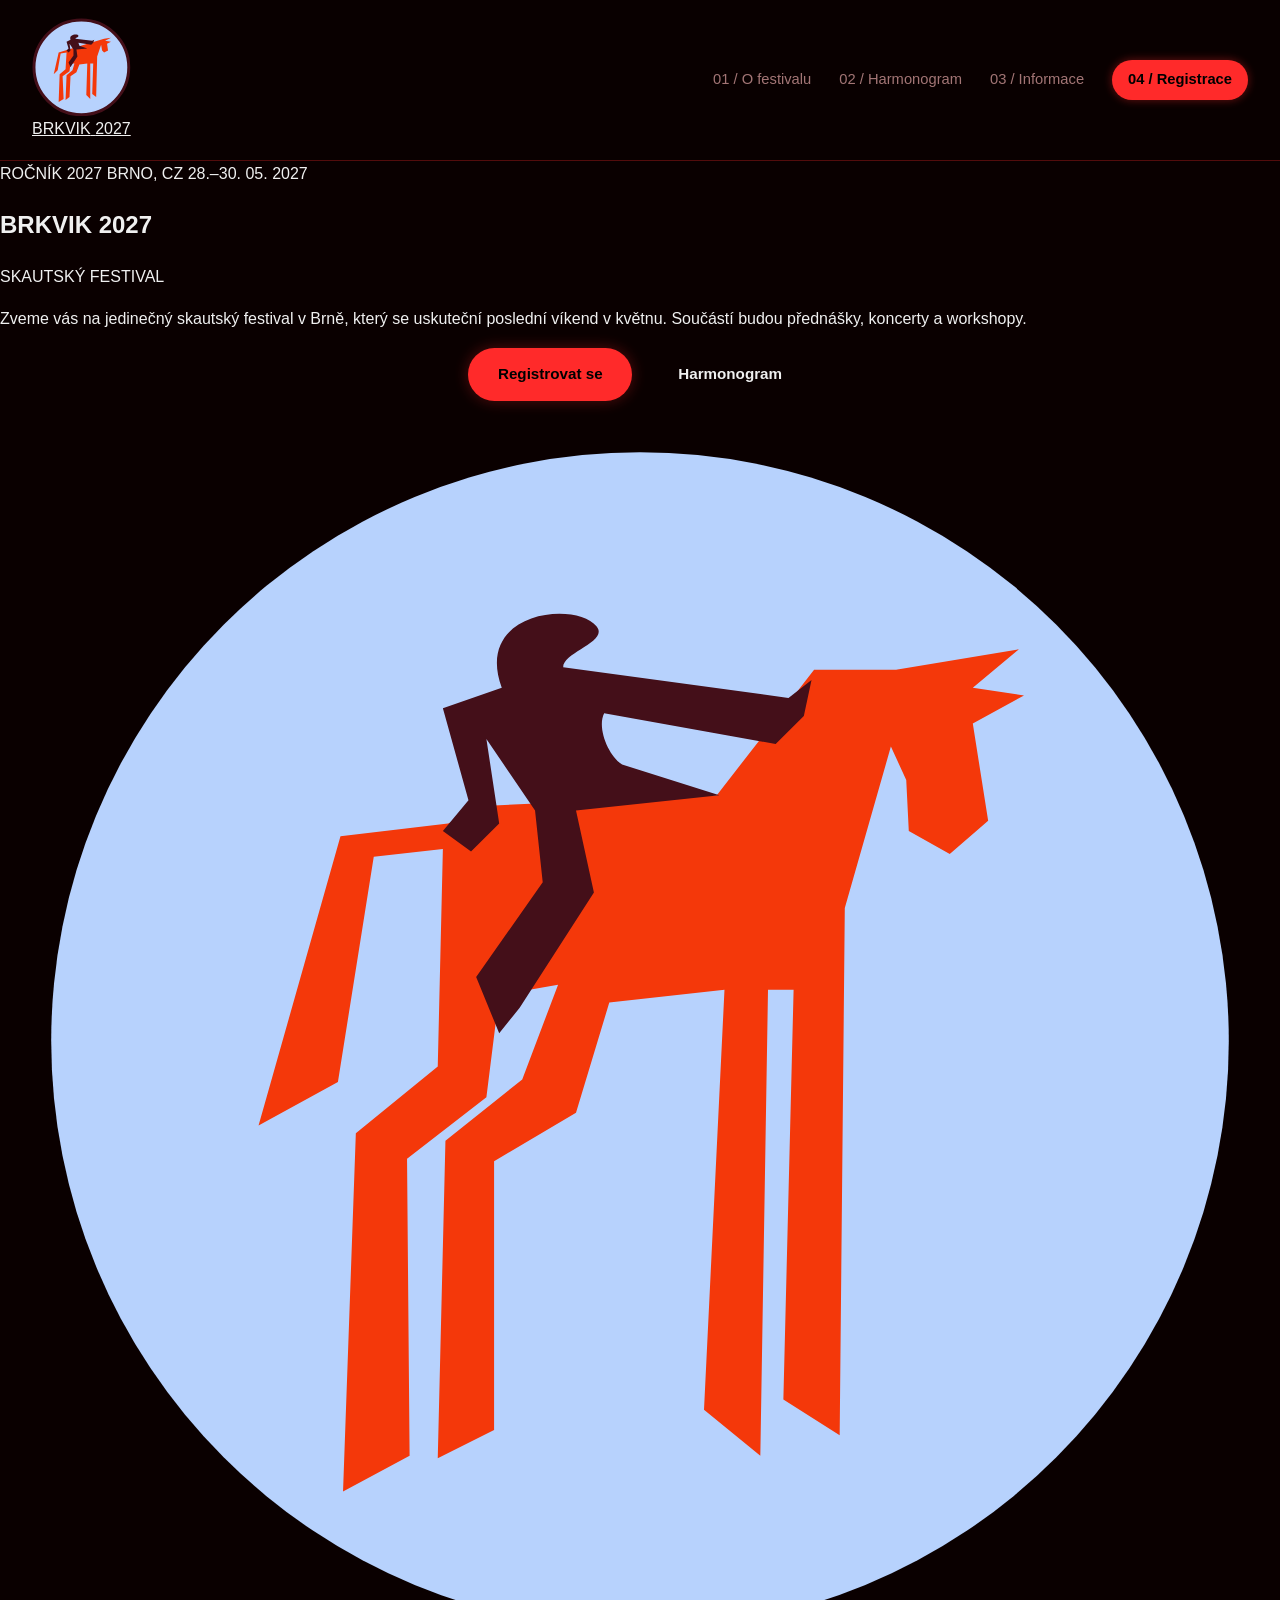
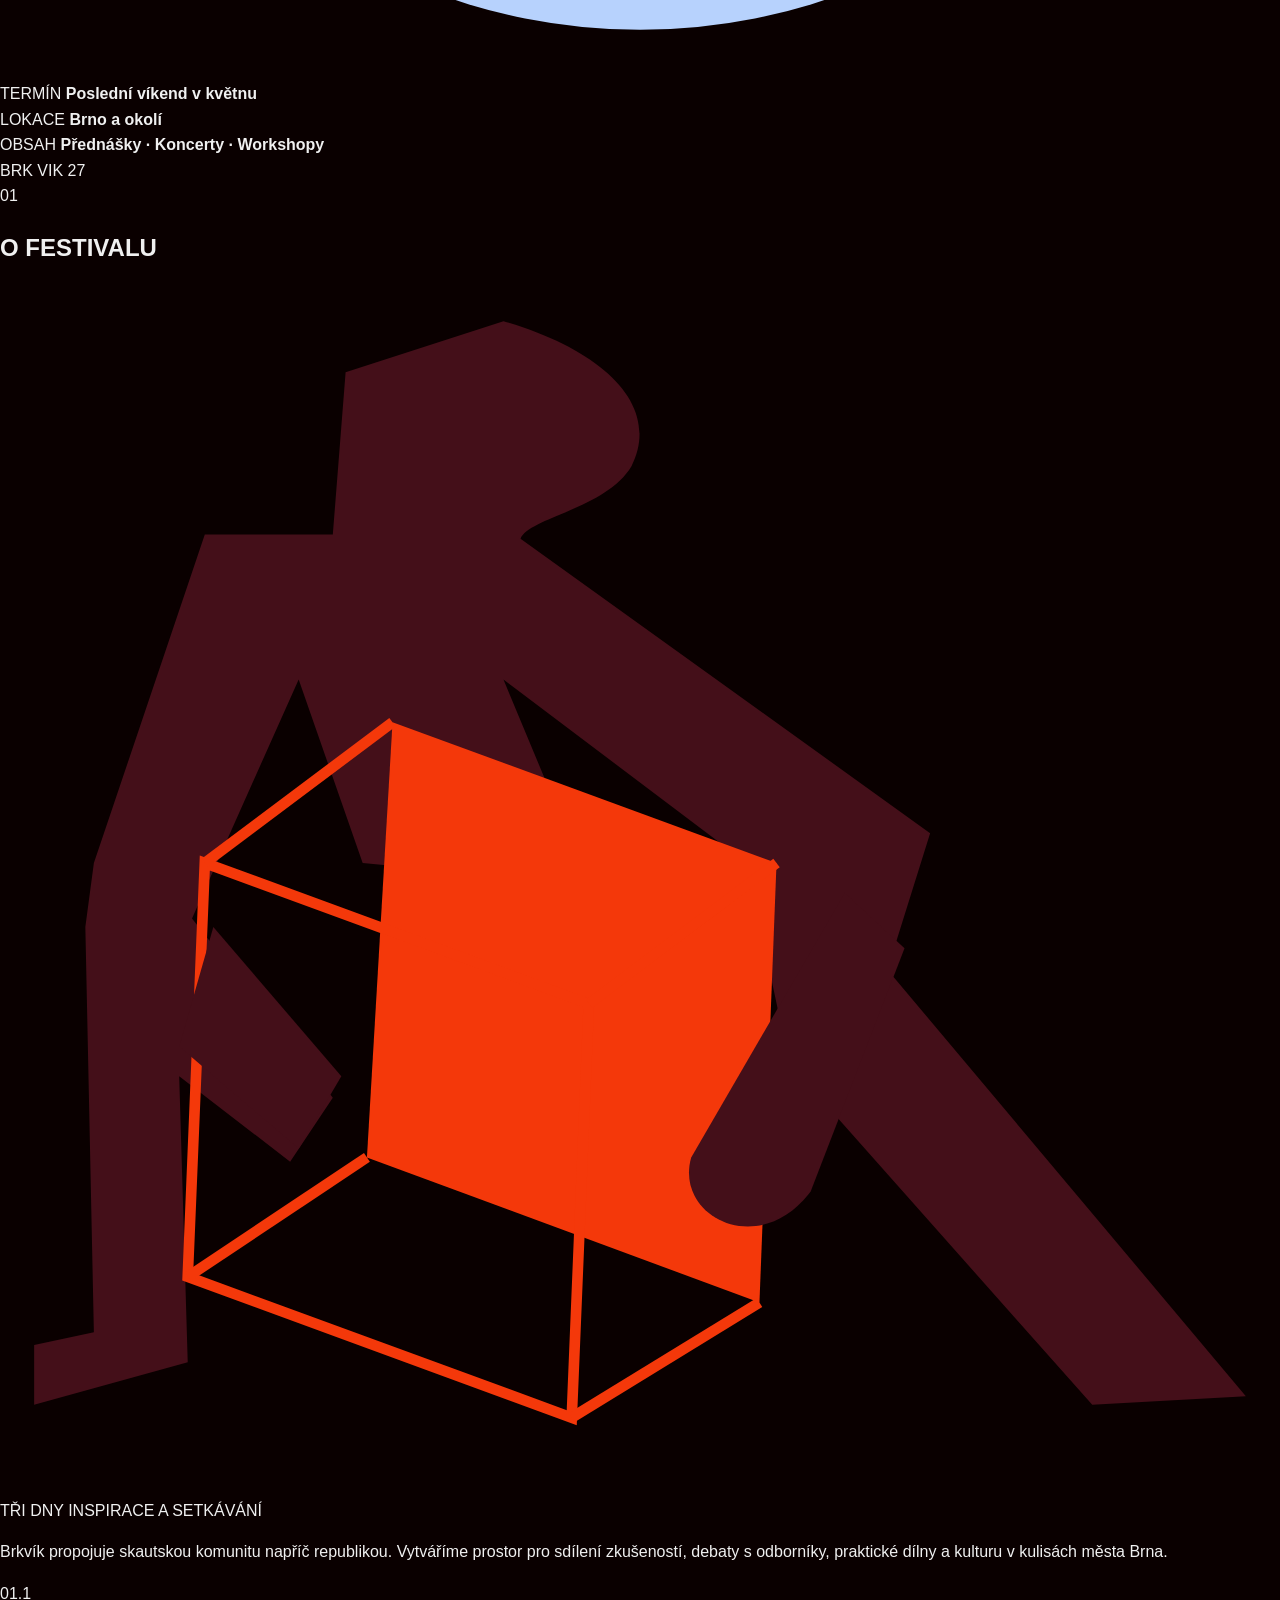
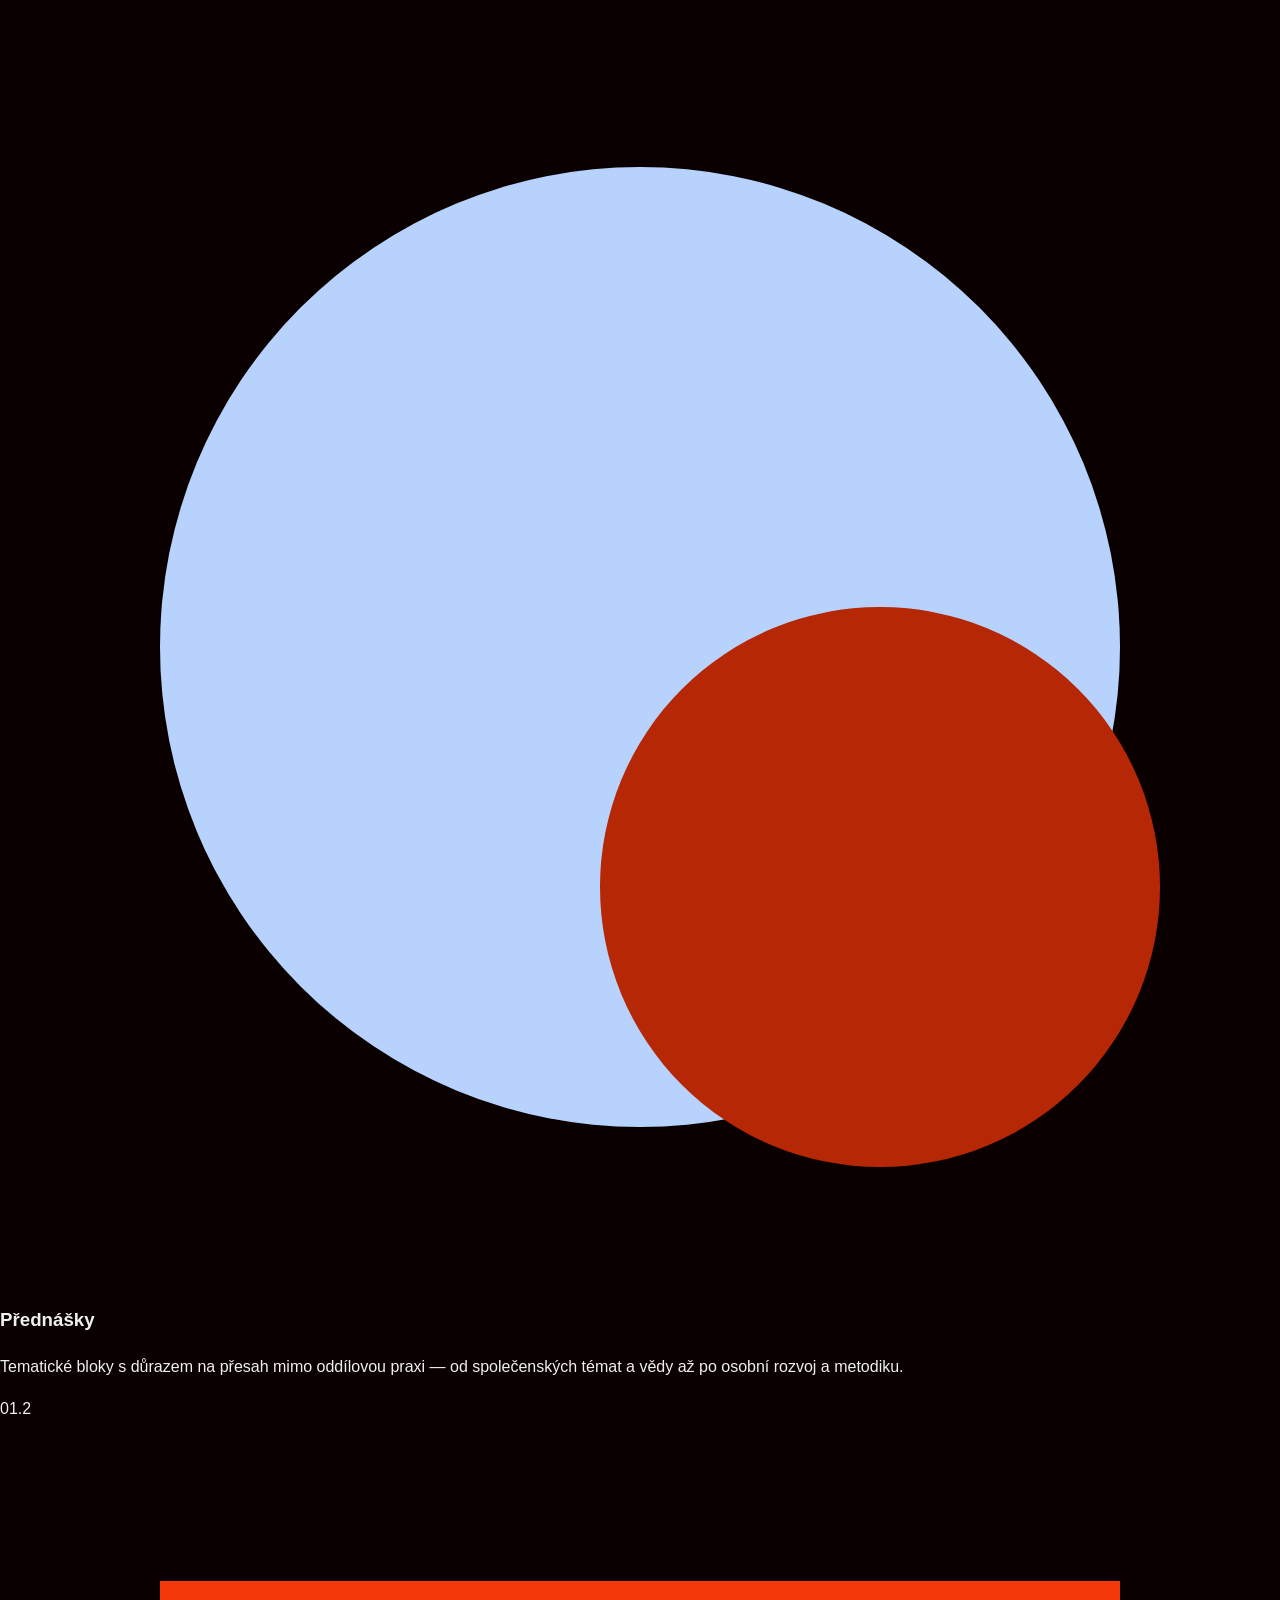
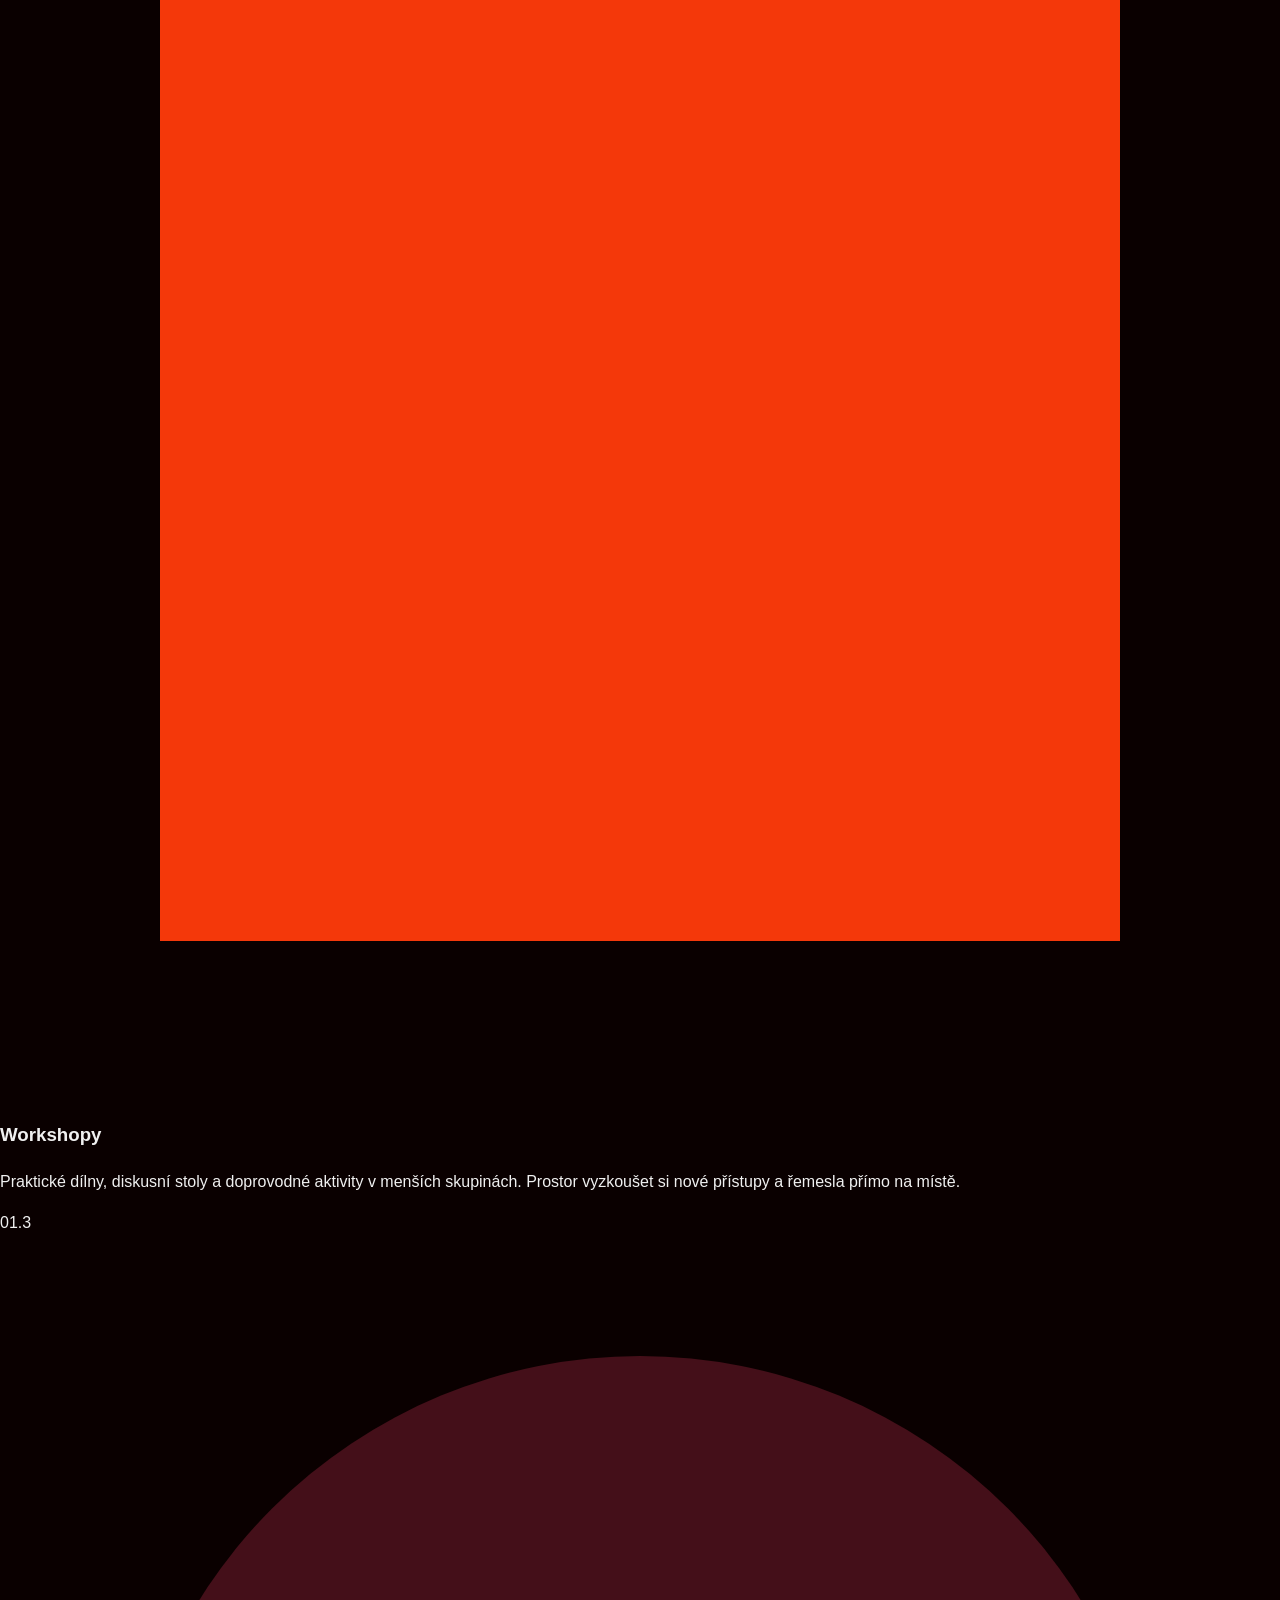
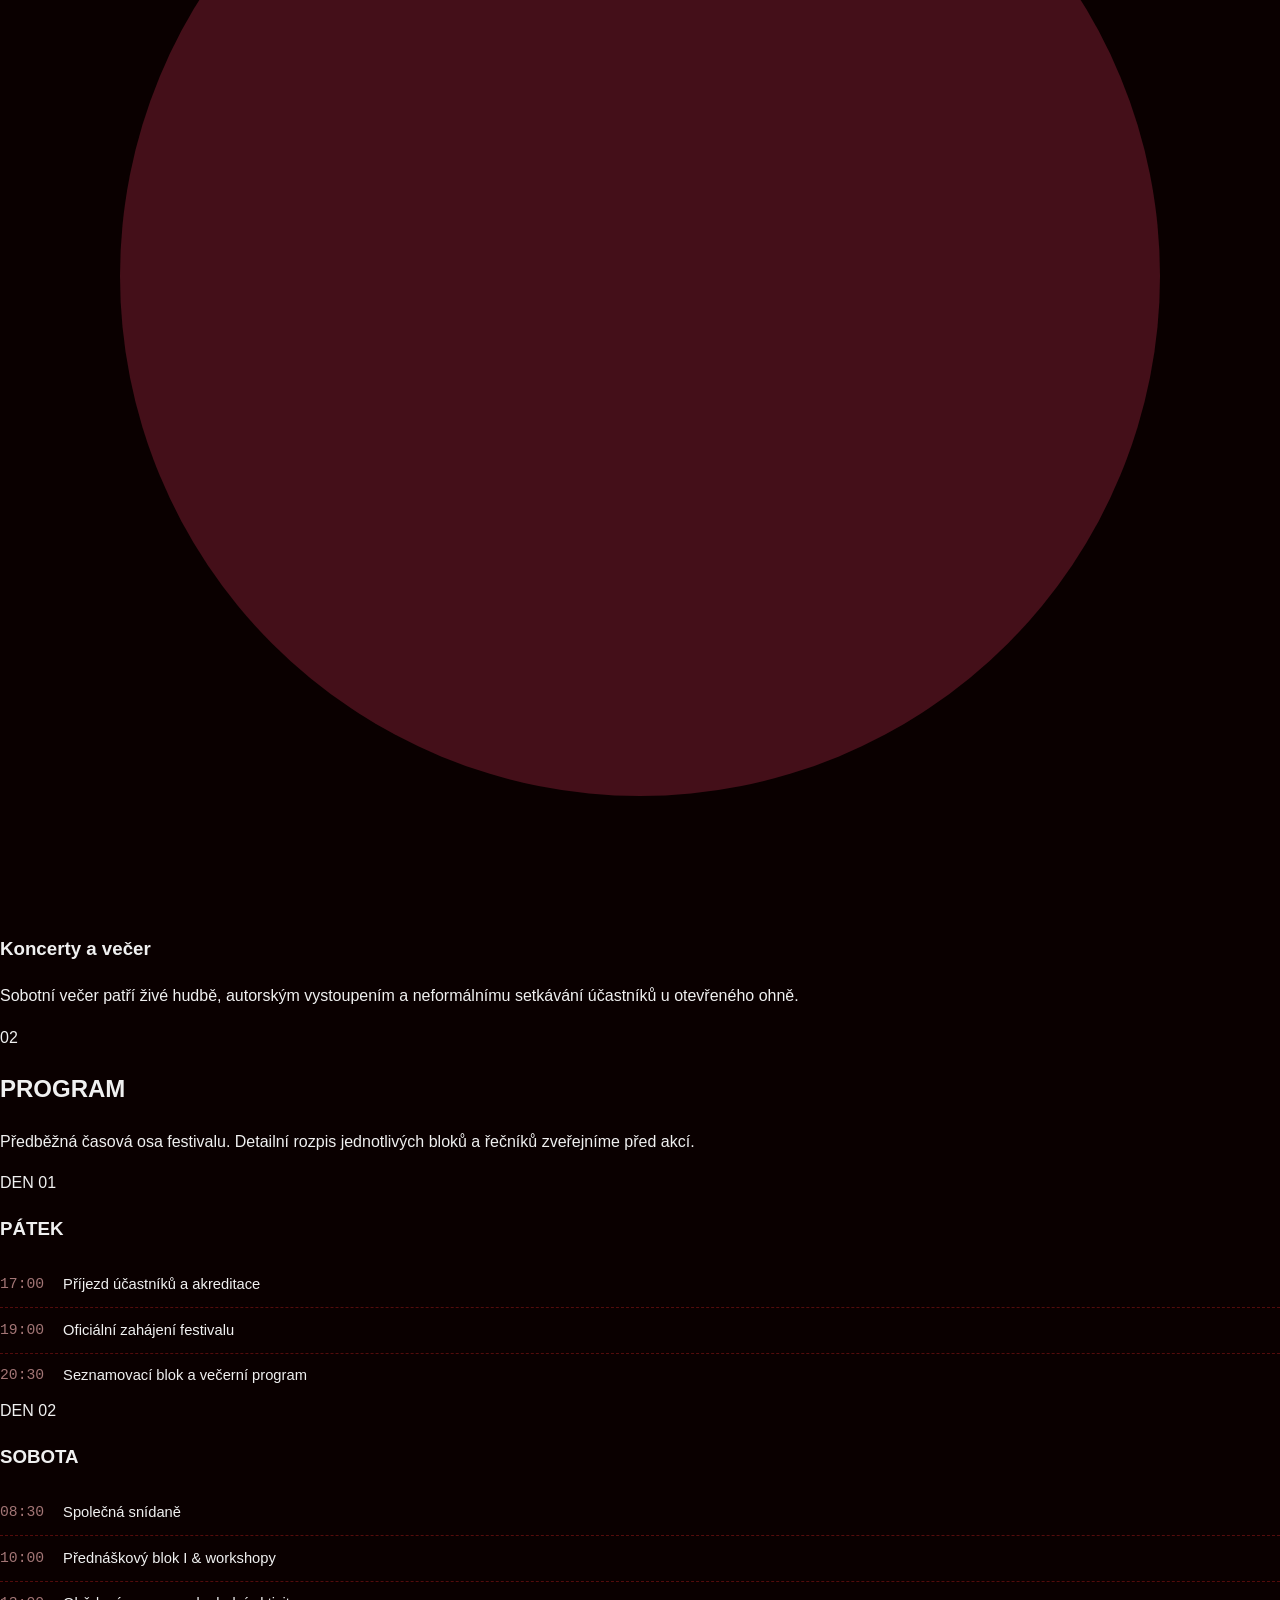
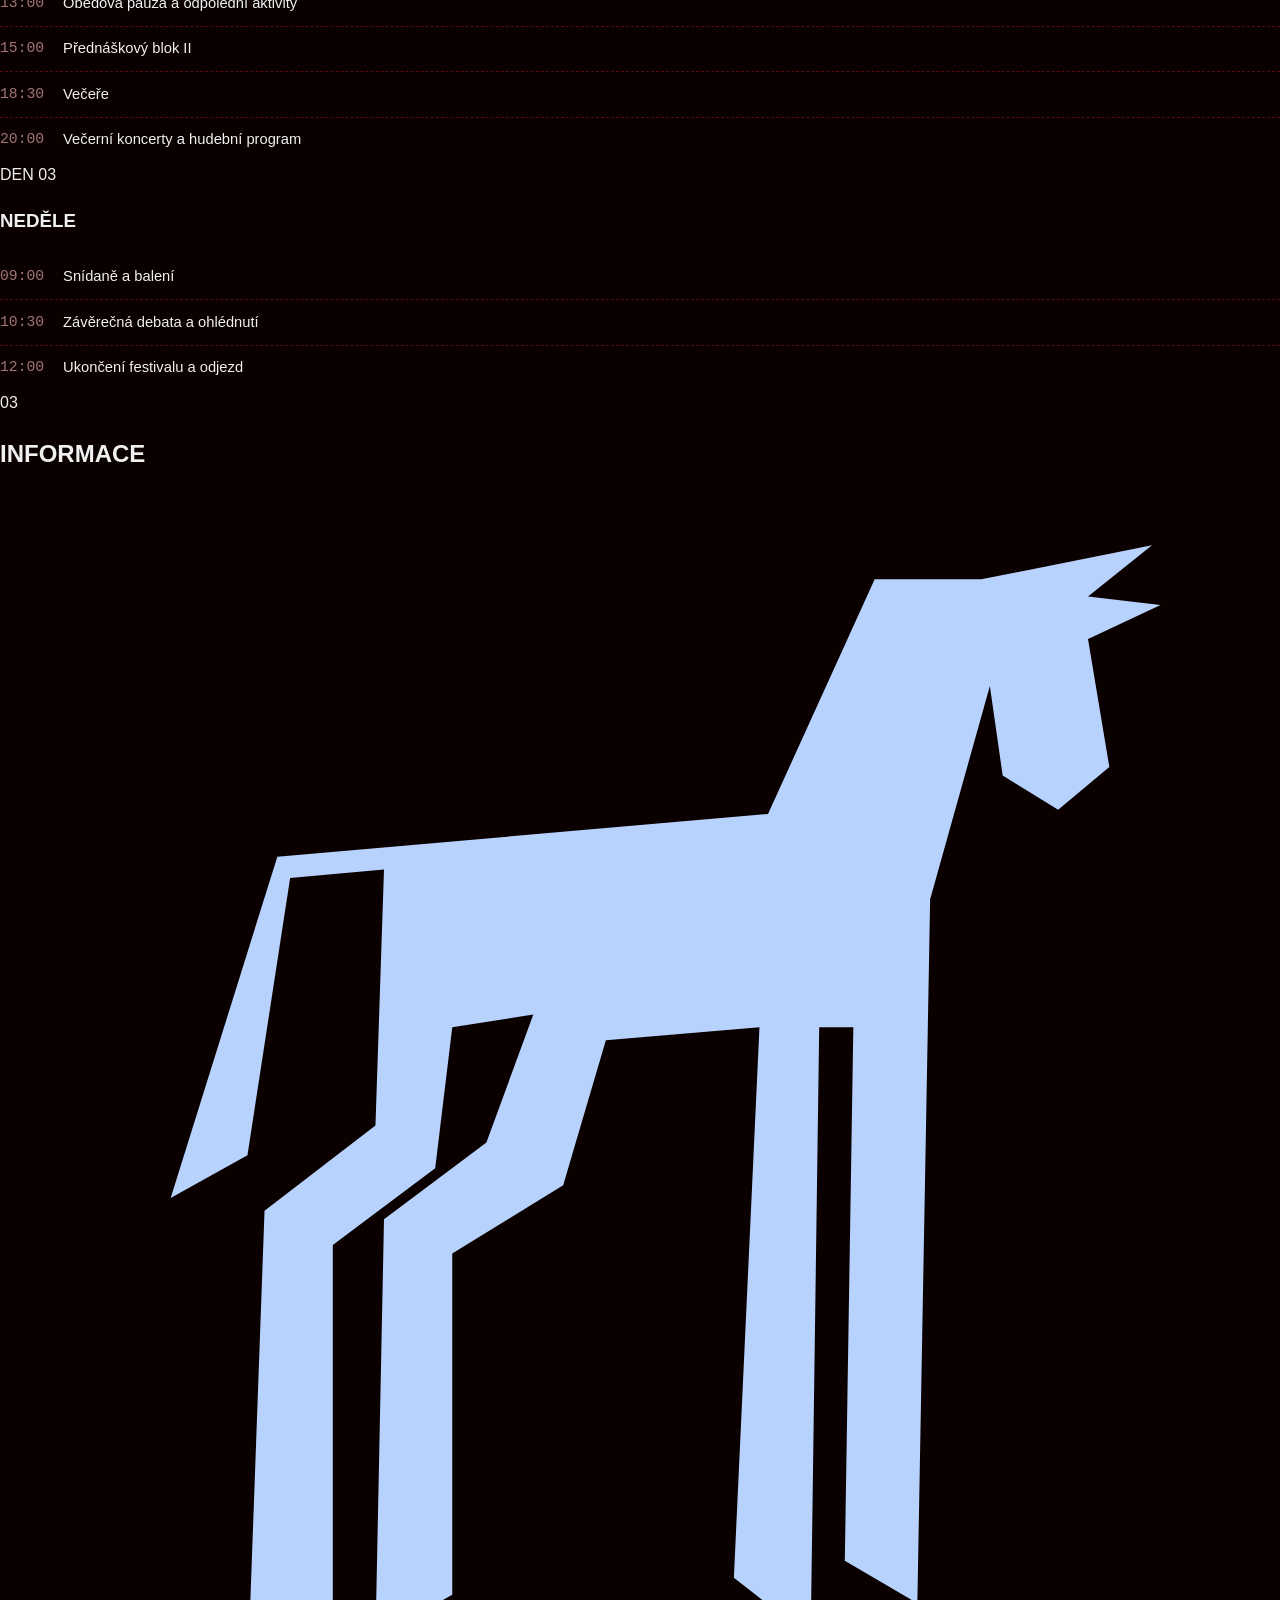
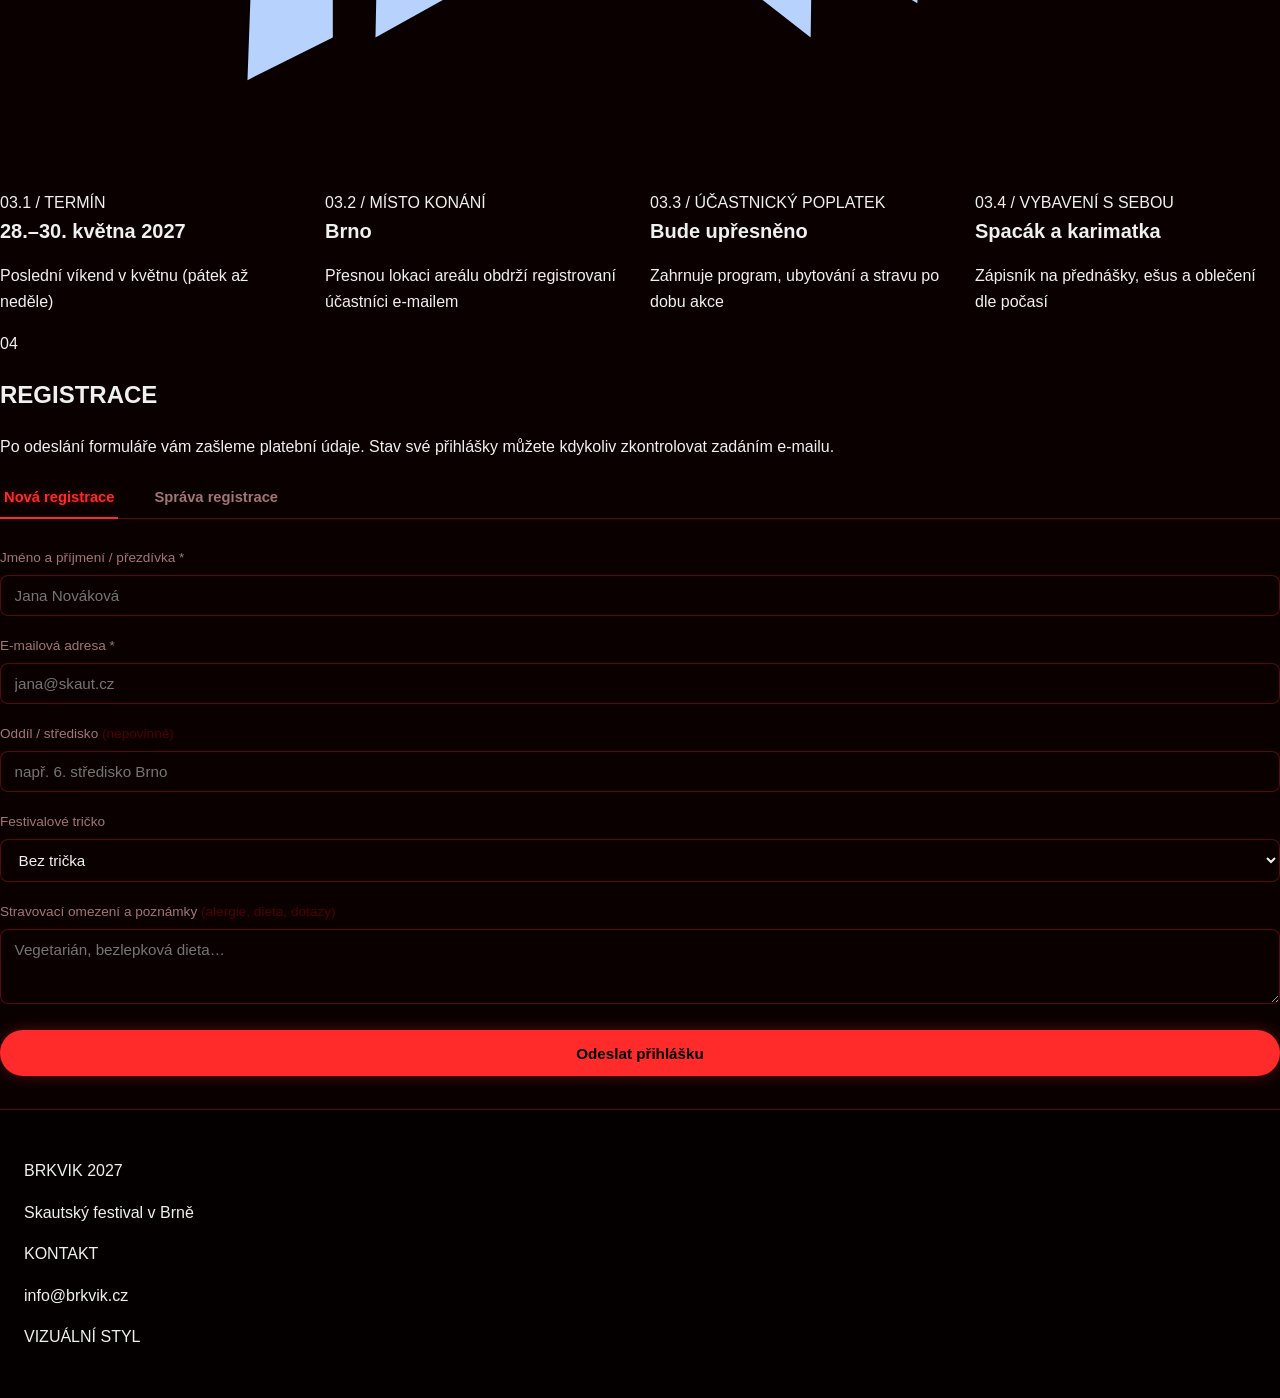
==== index.html @ 6901e7fb "Update index.html" ====
<!DOCTYPE html>
<html lang="cs">
<head>
<meta charset="UTF-8">
<meta name="viewport" content="width=device-width, initial-scale=1.0">
<title>BRKVIK 2027 — Skautský festival v Brně</title>
<meta name="description" content="Zveme vás na jedinečný skautský festival v Brně, který se uskuteční poslední víkend v květnu 2027. Součástí budou přednášky, koncerty a workshopy.">
<link rel="preconnect" href="https://fonts.googleapis.com">
<link rel="preconnect" href="https://fonts.gstatic.com" crossorigin>
<!-- Náhrada za HVD Rowdy (Rubik Mono One / Syne) a TheMix C5 (Plus Jakarta Sans) -->
<link href="https://fonts.googleapis.com/css2?family=IBM+Plex+Mono:wght@400;600&family=Plus+Jakarta+Sans:wght@400;500;700;800&family=Rubik+Mono+One&display=swap" rel="stylesheet">
<link rel="stylesheet" href="style.css">
</head>
<body>

<header class="site-header">
  <a href="#top" class="brand-lockup" aria-label="BRKVIK 2027">
    <svg class="brand-mark" viewBox="0 0 100 100" aria-hidden="true">
      <circle cx="50" cy="50" r="48" fill="#B7D2FD" stroke="#440F19" stroke-width="3"/>
      <!-- Kůň -->
      <path d="M22 57 L27 35 L73 21 L80 20 L74 23 L80 24 L76 26 L77 33 L73 35 L71 33 L70 27 L66 39 L65 80 L61 77 L62 46 L59 46 L59 82 L55 78 L56 46 L48 47 L45 55 L39 59 L38 80 L34 83 L35 58 L41 53 L43 46 L39 46 L38 54 L31 59 L32 82 L27 85 L28 57 L34 52 L35 35 L29 36 L26 53 Z" fill="#F4380A"/>
      <!-- Jezdec -->
      <path d="M39 22 C37 16 47 16 47 18 C47 20 44 20 44 21 L61 23 L63 22 L62 25 L60 27 L47 25 L48 28 L56 31 L45 32 L46 39 L40 48 L39 50 L37 45 L42 38 L42 32 L38 26 L39 33 L37 35 L35 33 L37 31 L35 24 L39 22 Z" fill="#440F19"/>
    </svg>
    <div class="brand-text">
      <span class="brand-title">BRKVIK</span>
      <span class="brand-year">2027</span>
    </div>
  </a>

  <nav class="site-nav">
    <a href="#o-akci">01 / O festivalu</a>
    <a href="#program">02 / Harmonogram</a>
    <a href="#info">03 / Informace</a>
    <a href="#ucet" class="nav-cta">04 / Registrace</a>
  </nav>
</header>

<main id="top">

  <!-- HERO SEKCE (SWISS POSTER GRID) -->
  <section class="hero-grid">
    <div class="hero-cell hero-main">
      <div class="swiss-meta">
        <span>ROČNÍK 2027</span>
        <span>BRNO, CZ</span>
        <span>28.–30. 05. 2027</span>
      </div>

      <!-- Typografický poměr 9 : 4 : 3 dle manuálu -->
      <h1 class="type-scale-9">BRKVIK 2027</h1>
      <p class="type-scale-4">SKAUTSKÝ FESTIVAL</p>
      <p class="type-scale-3 hero-lead">
        Zveme vás na jedinečný skautský festival v Brně, který se uskuteční poslední víkend v květnu. Součástí budou přednášky, koncerty a workshopy.
      </p>

      <div class="hero-actions">
        <a href="#ucet" class="btn btn-primary">Registrovat se</a>
        <a href="#program" class="btn btn-outline">Harmonogram</a>
      </div>
    </div>

    <div class="hero-cell hero-visual">
      <!-- Oficiální emblém: Jezdec na koni v kruhu (SVG) -->
      <svg class="hero-illustration" viewBox="0 0 500 500" role="img" aria-label="Symbol festivalu Brkvík – jezdec na koni">
        <circle cx="250" cy="250" r="230" fill="#B7D2FD"/>
        <!-- Dlouhonohý červený kůň -->
        <path d="M101 283 L133 170 L175 165 L193 158 L280 154 L318 105 L350 105 L398 97 L380 112 L400 115 L380 126 L386 164 L371 177 L355 168 L354 148 L348 135 L330 198 L328 404 L306 390 L310 230 L300 230 L297 412 L275 394 L283 230 L238 235 L225 278 L193 297 L193 402 L171 413 L174 289 L204 265 L218 228 L195 232 L190 272 L159 296 L160 412 L134 426 L139 286 L171 260 L173 175 L146 178 L132 266 Z" fill="#F4380A"/>
        <!-- Tmavě hnědý jezdec -->
        <path d="M196 112 C185 82 225 78 233 88 C238 94 220 98 220 104 L308 116 L317 109 L314 123 L303 134 L236 122 C233 128 238 139 243 142 L281 154 L225 160 L232 192 L203 237 L195 247 L186 225 L212 188 L209 160 L190 132 L195 165 L184 176 L173 168 L183 156 L173 120 L196 112 Z" fill="#440F19"/>
      </svg>
    </div>

    <!-- Spodní informační lišta v Hero sekci -->
    <div class="hero-cell hero-strip">
      <div class="strip-item">
        <span class="strip-label">TERMÍN</span>
        <strong class="strip-val">Poslední víkend v květnu</strong>
      </div>
      <div class="strip-item">
        <span class="strip-label">LOKACE</span>
        <strong class="strip-val">Brno a okolí</strong>
      </div>
      <div class="strip-item">
        <span class="strip-label">OBSAH</span>
        <strong class="strip-val">Přednášky · Koncerty · Workshopy</strong>
      </div>
      <div class="strip-item strip-stack">
        <!-- Skládané logo z manuálu -->
        <div class="stacked-badge" aria-hidden="true">
          <span>BRK</span>
          <span>VIK</span>
          <span class="accent">27</span>
        </div>
      </div>
    </div>
  </section>

  <!-- 01 / O FESTIVALU -->
  <section id="o-akci" class="swiss-section">
    <div class="section-sidebar">
      <span class="section-num">01</span>
      <h2 class="section-heading">O FESTIVALU</h2>
      <!-- Druhá ilustrace z manuálu: Postava s krychlí -->
      <svg class="cube-figure-svg" viewBox="0 0 300 280" aria-hidden="true">
        <!-- Tmavá postava -->
        <path d="M78 58 L81 20 L118 8 C142 15 155 28 148 42 C142 52 124 54 122 59 L218 128 L208 160 L292 260 L256 262 L185 182 L175 135 L118 92 L138 140 L85 135 L70 92 L45 148 L78 190 L68 205 L42 185 L44 252 L8 262 L8 248 L22 245 L20 150 L22 135 L48 58 Z" fill="#440F19"/>
        <!-- Oranžová krychle (plná přední stěna + drátěný model) -->
        <polygon points="92,102 182,135 178,238 86,204" fill="#F4380A"/>
        <g stroke="#F4380A" stroke-width="2.5" fill="none">
          <polygon points="48,135 138,168 134,265 44,232"/>
          <line x1="92" y1="102" x2="48" y2="135"/>
          <line x1="182" y1="135" x2="138" y2="168"/>
          <line x1="178" y1="238" x2="134" y2="265"/>
          <line x1="86" y1="204" x2="44" y2="232"/>
        </g>
        <!-- Ruce přes krychli -->
        <path d="M50 150 L80 185 L70 202 L42 178 Z" fill="#440F19"/>
        <path d="M198 142 L162 204 C158 218 178 228 190 212 L212 155 Z" fill="#440F19"/>
      </svg>
    </div>

    <div class="section-content">
      <div class="intro-block">
        <p class="type-scale-4">TŘI DNY INSPIRACE A SETKÁVÁNÍ</p>
        <p class="type-scale-3">
          Brkvík propojuje skautskou komunitu napříč republikou. Vytváříme prostor pro sdílení zkušeností, debaty s odborníky, praktické dílny a kulturu v kulisách města Brna.
        </p>
      </div>

      <div class="pillars-grid">
        <article class="pillar-card">
          <div class="pillar-header">
            <span class="pillar-index">01.1</span>
            <svg class="pillar-icon" viewBox="0 0 32 32" aria-hidden="true">
              <circle cx="16" cy="16" r="12" fill="#B7D2FD"/>
              <circle cx="22" cy="22" r="7" fill="#B52705"/>
            </svg>
          </div>
          <h3>Přednášky</h3>
          <p>Tematické bloky s důrazem na přesah mimo oddílovou praxi — od společenských témat a vědy až po osobní rozvoj a metodiku.</p>
        </article>

        <article class="pillar-card">
          <div class="pillar-header">
            <span class="pillar-index">01.2</span>
            <svg class="pillar-icon" viewBox="0 0 32 32" aria-hidden="true">
              <rect x="4" y="4" width="24" height="24" fill="#F4380A"/>
            </svg>
          </div>
          <h3>Workshopy</h3>
          <p>Praktické dílny, diskusní stoly a doprovodné aktivity v menších skupinách. Prostor vyzkoušet si nové přístupy a řemesla přímo na místě.</p>
        </article>

        <article class="pillar-card">
          <div class="pillar-header">
            <span class="pillar-index">01.3</span>
            <svg class="pillar-icon" viewBox="0 0 32 32" aria-hidden="true">
              <circle cx="16" cy="16" r="13" fill="#440F19"/>
            </svg>
          </div>
          <h3>Koncerty a večer</h3>
          <p>Sobotní večer patří živé hudbě, autorským vystoupením a neformálnímu setkávání účastníků u otevřeného ohně.</p>
        </article>
      </div>
    </div>
  </section>

  <!-- 02 / HARMONOGRAM -->
  <section id="program" class="swiss-section theme-blue">
    <div class="section-sidebar">
      <span class="section-num">02</span>
      <h2 class="section-heading">PROGRAM</h2>
      <p class="sidebar-note">Předběžná časová osa festivalu. Detailní rozpis jednotlivých bloků a řečníků zveřejníme před akcí.</p>
    </div>

    <div class="section-content">
      <div class="schedule-grid">
        <div class="schedule-col">
          <div class="day-header">
            <span class="day-num">DEN 01</span>
            <h3 class="day-title">PÁTEK</h3>
          </div>
          <ul class="schedule-list">
            <li>
              <span class="time">17:00</span>
              <span class="event">Příjezd účastníků a akreditace</span>
            </li>
            <li>
              <span class="time">19:00</span>
              <span class="event">Oficiální zahájení festivalu</span>
            </li>
            <li>
              <span class="time">20:30</span>
              <span class="event">Seznamovací blok a večerní program</span>
            </li>
          </ul>
        </div>

        <div class="schedule-col">
          <div class="day-header">
            <span class="day-num">DEN 02</span>
            <h3 class="day-title">SOBOTA</h3>
          </div>
          <ul class="schedule-list">
            <li>
              <span class="time">08:30</span>
              <span class="event">Společná snídaně</span>
            </li>
            <li>
              <span class="time">10:00</span>
              <span class="event">Přednáškový blok I &amp; workshopy</span>
            </li>
            <li>
              <span class="time">13:00</span>
              <span class="event">Obědová pauza a odpolední aktivity</span>
            </li>
            <li>
              <span class="time">15:00</span>
              <span class="event">Přednáškový blok II</span>
            </li>
            <li>
              <span class="time">18:30</span>
              <span class="event">Večeře</span>
            </li>
            <li>
              <span class="time">20:00</span>
              <span class="event">Večerní koncerty a hudební program</span>
            </li>
          </ul>
        </div>

        <div class="schedule-col">
          <div class="day-header">
            <span class="day-num">DEN 03</span>
            <h3 class="day-title">NEDĚLE</h3>
          </div>
          <ul class="schedule-list">
            <li>
              <span class="time">09:00</span>
              <span class="event">Snídaně a balení</span>
            </li>
            <li>
              <span class="time">10:30</span>
              <span class="event">Závěrečná debata a ohlédnutí</span>
            </li>
            <li>
              <span class="time">12:00</span>
              <span class="event">Ukončení festivalu a odjezd</span>
            </li>
          </ul>
        </div>
      </div>
    </div>
  </section>

  <!-- 03 / PRAKTICKÉ INFORMACE -->
  <section id="info" class="swiss-section">
    <div class="section-sidebar">
      <span class="section-num">03</span>
      <h2 class="section-heading">INFORMACE</h2>
      <!-- Silueta koně z manuálu -->
      <svg class="horse-silhouette" viewBox="0 0 300 300" aria-hidden="true">
        <path d="M40 165 L65 85 L180 75 L205 20 L230 20 L270 12 L255 24 L272 26 L255 34 L260 64 L248 74 L235 66 L232 45 L218 95 L215 260 L198 250 L200 125 L192 125 L190 268 L172 254 L178 125 L142 128 L132 162 L106 178 L106 258 L88 268 L90 170 L114 152 L125 122 L106 125 L102 158 L78 176 L78 268 L58 278 L62 168 L88 148 L90 88 L68 90 L58 155 Z" fill="#B7D2FD"/>
      </svg>
    </div>

    <div class="section-content">
      <div class="info-grid">
        <div class="info-cell">
          <span class="info-label">03.1 / TERMÍN</span>
          <p class="info-value">28.–30. května 2027</p>
          <p class="info-sub">Poslední víkend v květnu (pátek až neděle)</p>
        </div>
        <div class="info-cell">
          <span class="info-label">03.2 / MÍSTO KONÁNÍ</span>
          <p class="info-value">Brno</p>
          <p class="info-sub">Přesnou lokaci areálu obdrží registrovaní účastníci e-mailem</p>
        </div>
        <div class="info-cell">
          <span class="info-label">03.3 / ÚČASTNICKÝ POPLATEK</span>
          <p class="info-value">Bude upřesněno</p>
          <p class="info-sub">Zahrnuje program, ubytování a stravu po dobu akce</p>
        </div>
        <div class="info-cell">
          <span class="info-label">03.4 / VYBAVENÍ S SEBOU</span>
          <p class="info-value">Spacák a karimatka</p>
          <p class="info-sub">Zápisník na přednášky, ešus a oblečení dle počasí</p>
        </div>
      </div>
    </div>
  </section>

  <!-- 04 / REGISTRACE -->
  <section id="ucet" class="swiss-section theme-dark">
    <div class="section-sidebar">
      <span class="section-num">04</span>
      <h2 class="section-heading">REGISTRACE</h2>
      <p class="sidebar-note">
        Po odeslání formuláře vám zašleme platební údaje. Stav své přihlášky můžete kdykoliv zkontrolovat zadáním e-mailu.
      </p>
    </div>

    <div class="section-content">
      <div class="account-box">
        <div class="tabs" role="tablist">
          <button class="tab-btn is-active" data-tab="register" role="tab" aria-selected="true">Nová registrace</button>
          <button class="tab-btn" data-tab="lookup" role="tab" aria-selected="false">Správa registrace</button>
        </div>

        <!-- FORMULÁŘ: NOVÁ REGISTRACE -->
        <form id="register-form" class="tab-panel is-active" data-panel="register" novalidate>
          <div class="form-grid">
            <div class="form-row">
              <label for="reg-jmeno">Jméno a příjmení / přezdívka *</label>
              <input type="text" id="reg-jmeno" name="jmeno" required placeholder="Jana Nováková">
            </div>
            <div class="form-row">
              <label for="reg-email">E-mailová adresa *</label>
              <input type="email" id="reg-email" name="email" required placeholder="jana@skaut.cz">
            </div>
            <div class="form-row">
              <label for="reg-oddil">Oddíl / středisko <span class="opt">(nepovinné)</span></label>
              <input type="text" id="reg-oddil" name="oddil" placeholder="např. 6. středisko Brno">
            </div>
            <div class="form-row">
              <label for="reg-tricko">Festivalové tričko</label>
              <select id="reg-tricko" name="tricko">
                <option value="">Bez trička</option>
                <option>XS</option>
                <option>S</option>
                <option>M</option>
                <option>L</option>
                <option>XL</option>
                <option>XXL</option>
              </select>
            </div>
          </div>

          <div class="form-row">
            <label for="reg-poznamka">Stravovací omezení a poznámky <span class="opt">(alergie, dieta, dotazy)</span></label>
            <textarea id="reg-poznamka" name="poznamka" rows="3" placeholder="Vegetarián, bezlepková dieta…"></textarea>
          </div>

          <button type="submit" class="btn btn-primary btn-block">Odeslat přihlášku</button>
          <p class="form-msg" id="register-msg" role="status"></p>
        </form>

        <!-- FORMULÁŘ: VYHLEDÁNÍ REGISTRACE -->
        <form id="lookup-form" class="tab-panel" data-panel="lookup" novalidate>
          <div class="form-row">
            <label for="lookup-email">Zadejte e-mail uvedený při registraci</label>
            <input type="email" id="lookup-email" name="email" required placeholder="jana@skaut.cz">
          </div>
          <button type="submit" class="btn btn-primary btn-block">Vyhledat přihlášku</button>
          <p class="form-msg" id="lookup-msg" role="status"></p>
        </form>

        <!-- VÝSLEDEK VYHLEDÁNÍ -->
        <div id="registration-result" class="registration-result" hidden>
          <div class="result-header">
            <span class="result-icon">✓</span>
            <h3>Záznam o registraci</h3>
            <span class="paid-badge" id="paid-badge"></span>
          </div>
          <dl class="result-list" id="result-list"></dl>
          <div class="result-actions">
            <button id="cancel-registration" class="btn btn-outline btn-danger" type="button">Zrušit registraci</button>
          </div>
        </div>
      </div>
    </div>
  </section>

</main>

<footer class="site-footer">
  <div class="footer-grid">
    <div class="footer-cell">
      <span class="footer-title">BRKVIK 2027</span>
      <p>Skautský festival v Brně</p>
    </div>
    <div class="footer-cell">
      <span class="footer-label">KONTAKT</span>
      <p>info@brkvik.cz</p>
    </div>
    <div class="footer-cell">
      <span class="footer-label">VIZUÁLNÍ STYL</span>
      <div class="color-dots" aria-hidden="true">
        <span class="dot" style="background:#B7D2FD"></span>
        <span class="dot" style="background:#B52705"></span>
        <span class="dot" style="background:#F4380A"></span>
        <span class="dot" style="background:#440F19"></span>
      </div>
    </div>
  </div>
</footer>

<script src="app.js"></script>
</body>
</html>
---- style.css ----
:root {
  /* Temně černé a červené odstíny pro funky vibe */
  --bg: #0a0000;
  --bg-alt: #140000;
  --bg-card: #1f0000;
  --cream: #f0f0f0;
  --muted: #a37575;
  --amber: #ff2a2a; /* Zářivě červená jako hlavní barva */
  --amber-soft: #cc0000;
  --ember: #ff0055; /* Sekundární růžovo-červená */
  --forest: #00ffcc; /* Neonově tyrkysová pro kontrast (úspěch/zaplaceno) */
  --gold-line: #4d0000;
  --border: rgba(255, 42, 42, 0.3);

  --font-display: "Big Shoulders Display", sans-serif;
  --font-body: "Manrope", sans-serif;
  --font-mono: "Space Mono", monospace;
}

* { box-sizing: border-box; }

html { scroll-behavior: smooth; }

body {
  margin: 0;
  background: var(--bg);
  color: var(--cream);
  font-family: var(--font-body);
  font-size: 16px;
  line-height: 1.6;
  -webkit-font-smoothing: antialiased;
}

a { color: inherit; }

img, svg { display: block; max-width: 100%; }

::selection { background: var(--ember); color: var(--cream); }

:focus-visible {
  outline: 2px solid var(--amber);
  outline-offset: 3px;
}

/* ---------- Header ---------- */

.site-header {
  position: sticky;
  top: 0;
  z-index: 50;
  display: flex;
  align-items: center;
  justify-content: space-between;
  padding: 1.1rem 2rem;
  background: rgba(10, 0, 0, 0.86);
  backdrop-filter: blur(8px);
  border-bottom: 1px solid var(--border);
}

.logo {
  display: flex;
  align-items: center;
  gap: 0.5rem;
  text-decoration: none;
  font-family: var(--font-display);
  font-weight: 800;
  font-size: 1.4rem;
  letter-spacing: 0.02em;
  color: var(--cream);
  text-shadow: 0 0 10px rgba(255, 42, 42, 0.3);
}

.logo-feather { 
  width: 24px; 
  height: 24px; 
  color: var(--amber);
  filter: drop-shadow(0 0 5px var(--amber));
}

.site-nav {
  display: flex;
  align-items: center;
  gap: 1.75rem;
  font-size: 0.92rem;
}

.site-nav a {
  text-decoration: none;
  color: var(--muted);
  transition: color 0.15s ease, text-shadow 0.15s ease;
}

.site-nav a:hover { 
  color: var(--cream); 
  text-shadow: 0 0 8px rgba(255, 255, 255, 0.5);
}

.nav-cta {
  color: #000 !important;
  background: var(--amber);
  padding: 0.5rem 1rem;
  border-radius: 999px;
  font-weight: 600;
  box-shadow: 0 0 10px rgba(255, 42, 42, 0.4);
}

.nav-cta:hover { 
  background: var(--cream); 
  box-shadow: 0 0 15px rgba(255, 255, 255, 0.5);
}

/* ---------- Hero ---------- */

.hero {
  position: relative;
  min-height: 92vh;
  display: flex;
  align-items: center;
  justify-content: center;
  overflow: hidden;
  padding: 6rem 1.5rem 4rem;
  background:
    radial-gradient(ellipse 70% 55% at 50% 0%, rgba(255, 42, 42, 0.15), transparent 60%),
    linear-gradient(180deg, var(--bg) 0%, #000000 100%);
}

.feather-hero {
  position: absolute;
  top: 50%;
  left: 50%;
  transform: translate(-50%, -48%);
  width: min(620px, 90vw);
  height: auto;
  opacity: 0.6;
  pointer-events: none;
  filter: drop-shadow(0 0 20px rgba(255, 42, 42, 0.3));
}

.hero-content {
  position: relative;
  z-index: 2;
  text-align: center;
  max-width: 720px;
}

.eyebrow {
  font-family: var(--font-mono);
  text-transform: uppercase;
  letter-spacing: 0.22em;
  font-size: 0.75rem;
  color: var(--amber);
  margin: 0 0 1.25rem;
  text-shadow: 0 0 8px rgba(255, 42, 42, 0.5);
}

.hero-title {
  font-family: var(--font-display);
  font-weight: 900;
  font-size: clamp(4rem, 15vw, 9rem);
  line-height: 0.9;
  letter-spacing: 0.01em;
  margin: 0 0 1.25rem;
  background: linear-gradient(180deg, var(--cream) 40%, var(--amber) 100%);
  -webkit-background-clip: text;
  background-clip: text;
  color: transparent;
  filter: drop-shadow(0 0 15px rgba(255, 42, 42, 0.3));
}

.hero-tagline {
  font-size: 1.15rem;
  color: var(--muted);
  max-width: 560px;
  margin: 0 auto 2rem;
}

.hero-meta {
  display: flex;
  align-items: center;
  justify-content: center;
  gap: 0.9rem;
  font-family: var(--font-mono);
  font-size: 0.85rem;
  color: var(--cream);
  margin-bottom: 2.5rem;
  flex-wrap: wrap;
}

.meta-item strong {
  color: var(--amber);
  font-weight: 700;
  margin-right: 0.4em;
  letter-spacing: 0.05em;
}

.meta-dot { color: var(--gold-line); }

.hero-actions {
  display: flex;
  gap: 1rem;
  justify-content: center;
  flex-wrap: wrap;
}

/* ---------- Buttons ---------- */

.btn {
  display: inline-block;
  padding: 0.85rem 1.8rem;
  border-radius: 999px;
  text-decoration: none;
  font-weight: 700;
  font-size: 0.95rem;
  border: 1px solid transparent;
  cursor: pointer;
  transition: all 0.2s ease;
  font-family: var(--font-body);
}

.btn:hover { transform: translateY(-2px); }

.btn-primary {
  background: var(--amber);
  color: #000000;
  box-shadow: 0 0 15px rgba(255, 42, 42, 0.3);
}

.btn-primary:hover { 
  background: var(--cream); 
  box-shadow: 0 0 20px rgba(255, 255, 255, 0.4);
}

.btn-ghost {
  background: transparent;
  color: var(--cream);
  border-color: var(--border);
}

.btn-ghost:hover { 
  border-color: var(--amber); 
  color: var(--amber); 
  box-shadow: inset 0 0 10px rgba(255, 42, 42, 0.2);
}

.btn-block { width: 100%; text-align: center; }

.btn-danger { color: var(--ember); border-color: rgba(255, 0, 85, 0.4); }
.btn-danger:hover { 
  border-color: var(--ember); 
  background: rgba(255, 0, 85, 0.12); 
  color: var(--ember); 
  box-shadow: 0 0 15px rgba(255, 0, 85, 0.3);
}

/* ---------- Sections ---------- */

.section { padding: 6rem 1.5rem; }

.section-alt { background: var(--bg-alt); }

.section-inner { max-width: 1040px; margin: 0 auto; }

.section-inner-narrow { max-width: 640px; }

.section-label {
  font-family: var(--font-mono);
  text-transform: uppercase;
  letter-spacing: 0.2em;
  font-size: 0.75rem;
  color: var(--amber);
  margin: 0 0 0.75rem;
}

.section-title {
  font-family: var(--font-display);
  font-weight: 800;
  font-size: clamp(2rem, 5vw, 2.8rem);
  line-height: 1.1;
  margin: 0 0 1rem;
  max-width: 720px;
}

.section-note { color: var(--muted); max-width: 560px; margin: 0 0 2.5rem; }

/* ---------- About ---------- */

.about-grid {
  display: grid;
  grid-template-columns: repeat(3, 1fr);
  gap: 1.5rem;
  margin-top: 2.5rem;
}

.about-card {
  background: var(--bg-card);
  border: 1px solid var(--border);
  border-radius: 14px;
  padding: 2rem 1.6rem;
  transition: transform 0.2s ease, box-shadow 0.2s ease;
}

.about-card:hover {
  transform: translateY(-4px);
  box-shadow: 0 10px 20px rgba(255, 42, 42, 0.08);
}

.about-icon { color: var(--ember); font-size: 1.1rem; text-shadow: 0 0 10px var(--ember); }

.about-card h3 {
  font-family: var(--font-display);
  font-weight: 700;
  font-size: 1.4rem;
  margin: 0.75rem 0 0.6rem;
}

.about-card p { color: var(--muted); margin: 0; font-size: 0.95rem; }

/* ---------- Schedule ---------- */

.schedule {
  display: grid;
  grid-template-columns: repeat(3, 1fr);
  gap: 2rem;
  margin-top: 1rem;
}

.day-label {
  font-family: var(--font-display);
  font-weight: 800;
  font-size: 1.6rem;
  color: var(--amber);
  margin: 0 0 1rem;
  padding-bottom: 0.75rem;
  border-bottom: 1px solid var(--gold-line);
}

.schedule-list { list-style: none; margin: 0; padding: 0; }

.schedule-list li {
  display: flex;
  gap: 1rem;
  padding: 0.65rem 0;
  border-bottom: 1px dashed var(--border);
  font-size: 0.92rem;
}

.schedule-list li:last-child { border-bottom: none; }

.time {
  font-family: var(--font-mono);
  color: var(--muted);
  min-width: 3.2em;
  flex-shrink: 0;
}

/* ---------- Info ---------- */

.info-grid {
  display: grid;
  grid-template-columns: repeat(4, 1fr);
  gap: 1.25rem;
  margin-top: 1rem;
}

.info-card {
  background: var(--bg-card);
  border: 1px solid var(--border);
  border-radius: 14px;
  padding: 1.5rem;
}

.info-key {
  font-family: var(--font-mono);
  font-size: 0.72rem;
  text-transform: uppercase;
  letter-spacing: 0.15em;
  color: var(--forest);
  margin: 0 0 0.5rem;
}

.info-value {
  font-family: var(--font-display);
  font-weight: 700;
  font-size: 1.25rem;
  margin: 0;
}

/* ---------- Account card ---------- */

.section-account { background: var(--bg-alt); }

.account-card {
  background: var(--bg-card);
  border: 1px solid var(--border);
  border-radius: 18px;
  padding: 2rem;
  margin-top: 1rem;
  box-shadow: 0 0 30px rgba(0, 0, 0, 0.5);
}

.tabs {
  display: flex;
  gap: 0.5rem;
  margin-bottom: 1.75rem;
  border-bottom: 1px solid var(--border);
}

.tab-btn {
  background: none;
  border: none;
  color: var(--muted);
  font-family: var(--font-body);
  font-weight: 700;
  font-size: 0.92rem;
  padding: 0.75rem 0.25rem;
  margin-right: 1.5rem;
  cursor: pointer;
  border-bottom: 2px solid transparent;
  transform: translateY(1px);
  transition: color 0.2s ease;
}

.tab-btn.is-active { 
  color: var(--amber); 
  border-bottom-color: var(--amber); 
  text-shadow: 0 0 8px rgba(255, 42, 42, 0.4);
}

.tab-panel { display: none; }

.tab-panel.is-active { display: block; }

.form-row { margin-bottom: 1.15rem; }

.form-row label {
  display: block;
  font-size: 0.85rem;
  color: var(--muted);
  margin-bottom: 0.4rem;
}

.form-row .opt { color: var(--gold-line); font-weight: 400; }

.form-row input,
.form-row select,
.form-row textarea {
  width: 100%;
  background: var(--bg);
  border: 1px solid var(--border);
  border-radius: 8px;
  padding: 0.7rem 0.85rem;
  color: var(--cream);
  font-family: var(--font-body);
  font-size: 0.95rem;
  transition: border-color 0.2s, box-shadow 0.2s;
}

.form-row input:focus,
.form-row select:focus,
.form-row textarea:focus {
  border-color: var(--amber);
  outline: none;
  box-shadow: 0 0 8px rgba(255, 42, 42, 0.3);
}

.form-row textarea { resize: vertical; }

.form-msg {
  min-height: 1.2em;
  font-size: 0.88rem;
  margin: 1rem 0 0;
}

.form-msg.is-error { color: var(--ember); text-shadow: 0 0 5px rgba(255, 0, 85, 0.4); }
.form-msg.is-success { color: var(--forest); text-shadow: 0 0 5px rgba(0, 255, 204, 0.4); }

.registration-result { margin-top: 1rem; }

.result-header {
  display: flex;
  align-items: center;
  gap: 0.6rem;
  margin-bottom: 1.25rem;
}

.result-icon {
  color: var(--forest);
  background: rgba(0, 255, 204, 0.15);
  width: 28px;
  height: 28px;
  border-radius: 50%;
  display: flex;
  align-items: center;
  justify-content: center;
  font-size: 0.9rem;
  box-shadow: 0 0 10px rgba(0, 255, 204, 0.2);
}

.result-header h3 {
  font-family: var(--font-display);
  font-weight: 700;
  font-size: 1.2rem;
  margin: 0;
}

.result-list {
  display: grid;
  grid-template-columns: auto 1fr;
  gap: 0.6rem 1rem;
  margin: 0 0 1.5rem;
  font-size: 0.92rem;
}

.result-list dt {
  font-family: var(--font-mono);
  color: var(--muted);
  text-transform: uppercase;
  font-size: 0.72rem;
  letter-spacing: 0.1em;
  align-self: start;
  padding-top: 0.15rem;
}

.result-list dd { margin: 0; }

.storage-note {
  font-size: 0.82rem;
  color: var(--gold-line);
  margin-top: 1.5rem;
}

.storage-note code {
  font-family: var(--font-mono);
  background: var(--bg-card);
  padding: 0.1em 0.4em;
  border-radius: 4px;
}

/* ---------- Footer ---------- */

.site-footer {
  padding: 3rem 1.5rem;
  border-top: 1px solid var(--border);
  background: #050000;
}

.footer-inner {
  max-width: 1040px;
  margin: 0 auto;
  display: flex;
  align-items: center;
  justify-content: space-between;
  flex-wrap: wrap;
  gap: 1rem;
}

.footer-logo { font-size: 1.1rem; }

.footer-text { color: var(--muted); font-size: 0.85rem; margin: 0; }

/* ---------- Responsive ---------- */

@media (max-width: 860px) {
  .about-grid { grid-template-columns: 1fr; }
  .schedule { grid-template-columns: 1fr; }
  .info-grid { grid-template-columns: repeat(2, 1fr); }
  .site-nav { gap: 1rem; font-size: 0.85rem; }
  .br-desktop { display: none; }
}

@media (max-width: 520px) {
  .site-header { padding: 1rem 1.25rem; }
  .info-grid { grid-template-columns: 1fr; }
  .account-card { padding: 1.25rem; }
  .result-list { grid-template-columns: 1fr; }
}

@media (prefers-reduced-motion: reduce) {
  html { scroll-behavior: auto; }
  * { animation-duration: 0.01ms !important; animation-iteration-count: 1 !important; transition-duration: 0.01ms !important; }
}

/* ---------- Stav platby ---------- */

.paid-badge {
  display: inline-flex;
  align-items: center;
  gap: 0.4rem;
  font-family: var(--font-mono);
  font-size: 0.78rem;
  text-transform: uppercase;
  letter-spacing: 0.08em;
  padding: 0.3rem 0.7rem;
  border-radius: 999px;
  margin-bottom: 1rem;
}

.paid-badge.is-paid {
  background: rgba(0, 255, 204, 0.18);
  color: var(--forest);
  box-shadow: 0 0 10px rgba(0, 255, 204, 0.15);
}

.paid-badge.is-unpaid {
  background: rgba(255, 42, 42, 0.14);
  color: var(--amber);
  box-shadow: 0 0 10px rgba(255, 42, 42, 0.15);
}
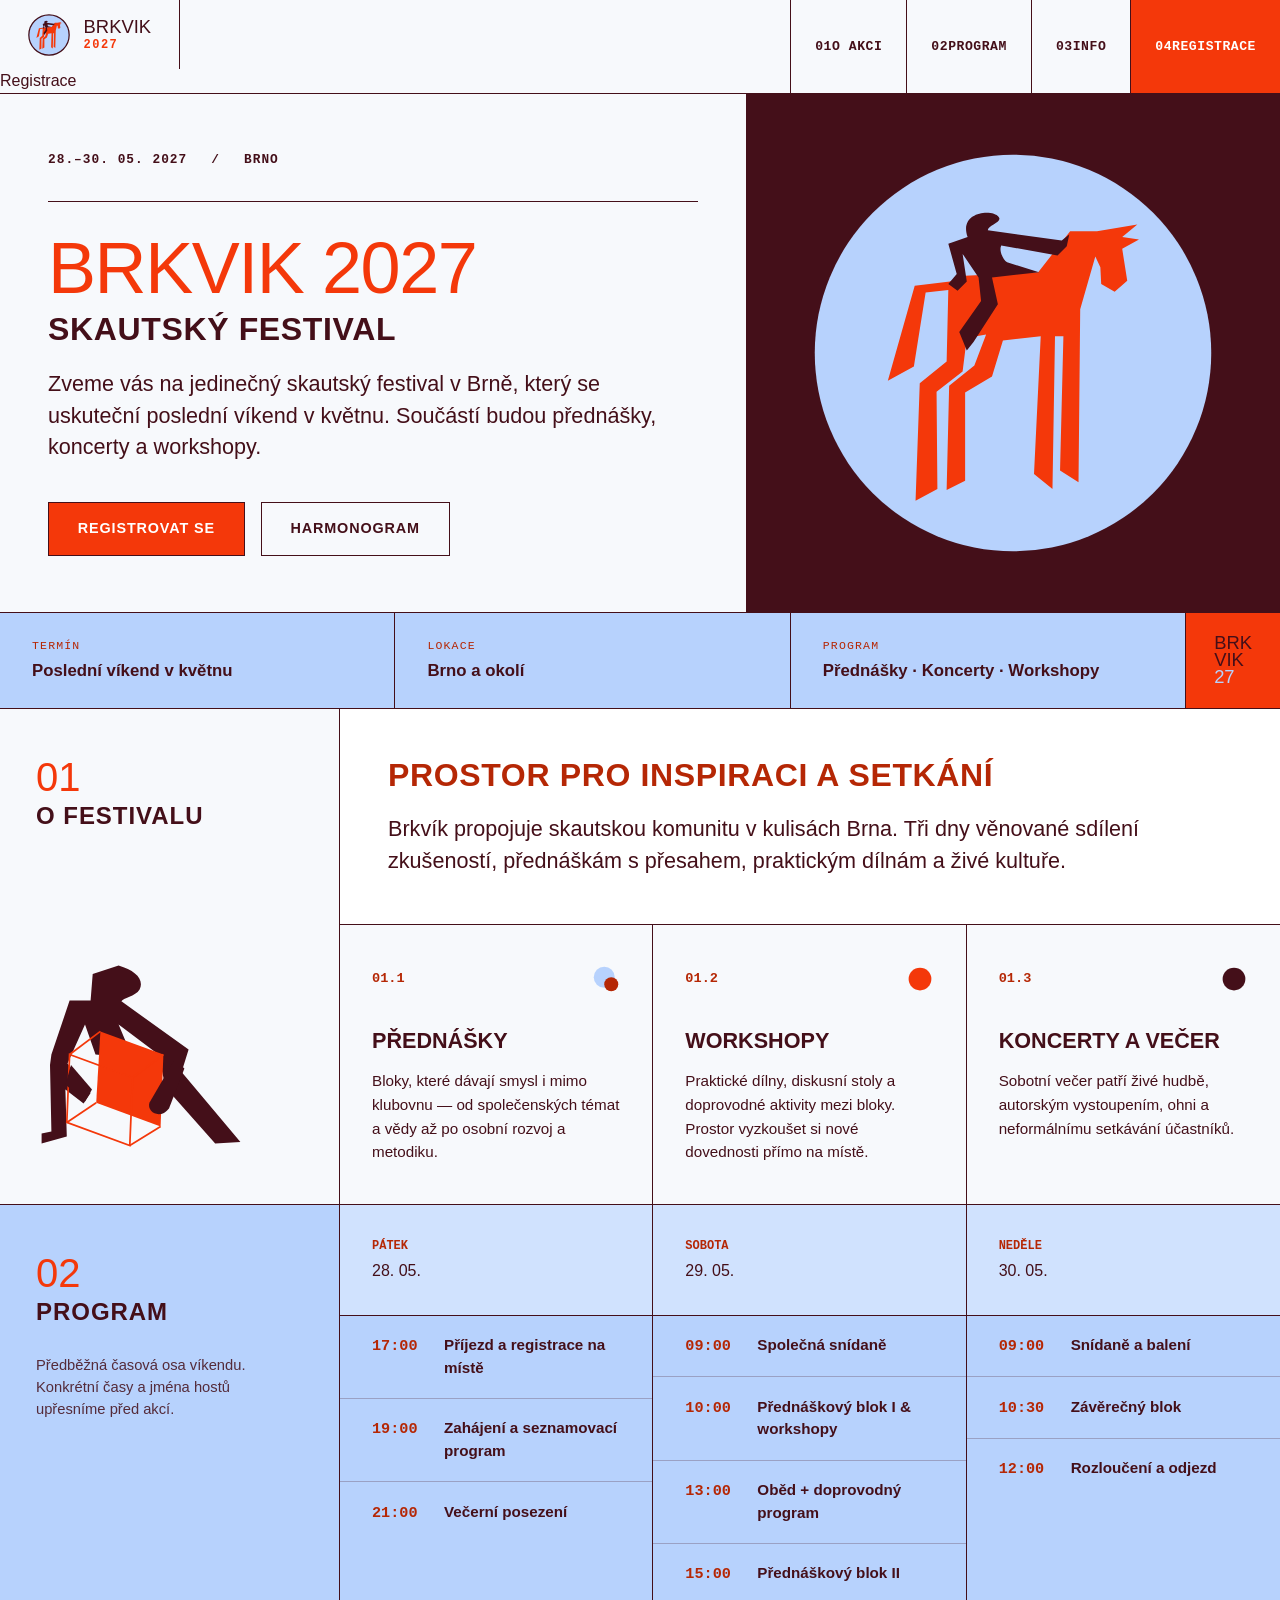
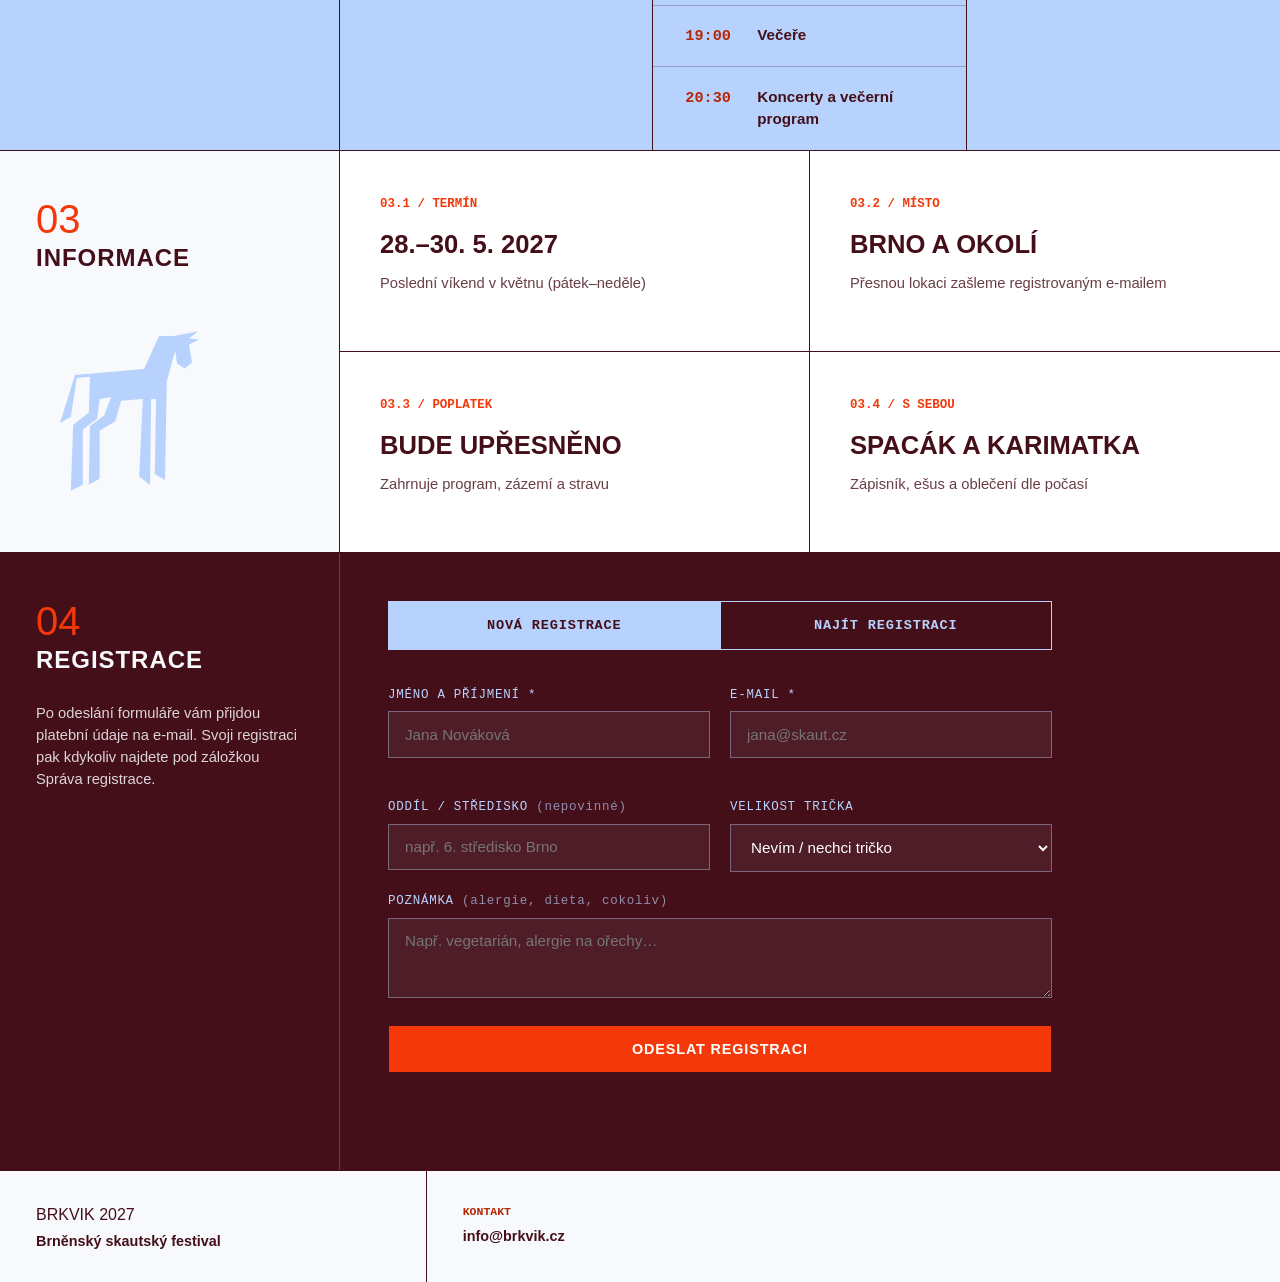
==== commit 5b18b3c3: "Update index.html" ====
--- a/index.html
+++ b/index.html
@@ -2,37 +2,35 @@
 <html lang="cs">
 <head>
 <meta charset="UTF-8">
-<meta name="viewport" content="width=device-width, initial-scale=1.0">
+<meta name="viewport" content="width=device-width, initial-scale=1.0, viewport-fit=cover">
+<meta name="theme-color" content="#F7F9FC">
 <title>BRKVIK 2027 — Skautský festival v Brně</title>
 <meta name="description" content="Zveme vás na jedinečný skautský festival v Brně, který se uskuteční poslední víkend v květnu 2027. Součástí budou přednášky, koncerty a workshopy.">
-<link rel="preconnect" href="https://fonts.googleapis.com">
-<link rel="preconnect" href="https://fonts.gstatic.com" crossorigin>
-<!-- Náhrada za HVD Rowdy (Rubik Mono One / Syne) a TheMix C5 (Plus Jakarta Sans) -->
-<link href="https://fonts.googleapis.com/css2?family=IBM+Plex+Mono:wght@400;600&family=Plus+Jakarta+Sans:wght@400;500;700;800&family=Rubik+Mono+One&display=swap" rel="stylesheet">
 <link rel="stylesheet" href="style.css">
 </head>
 <body>
 
 <header class="site-header">
-  <a href="#top" class="brand-lockup" aria-label="BRKVIK 2027">
-    <svg class="brand-mark" viewBox="0 0 100 100" aria-hidden="true">
-      <circle cx="50" cy="50" r="48" fill="#B7D2FD" stroke="#440F19" stroke-width="3"/>
-      <!-- Kůň -->
-      <path d="M22 57 L27 35 L73 21 L80 20 L74 23 L80 24 L76 26 L77 33 L73 35 L71 33 L70 27 L66 39 L65 80 L61 77 L62 46 L59 46 L59 82 L55 78 L56 46 L48 47 L45 55 L39 59 L38 80 L34 83 L35 58 L41 53 L43 46 L39 46 L38 54 L31 59 L32 82 L27 85 L28 57 L34 52 L35 35 L29 36 L26 53 Z" fill="#F4380A"/>
-      <!-- Jezdec -->
-      <path d="M39 22 C37 16 47 16 47 18 C47 20 44 20 44 21 L61 23 L63 22 L62 25 L60 27 L47 25 L48 28 L56 31 L45 32 L46 39 L40 48 L39 50 L37 45 L42 38 L42 32 L38 26 L39 33 L37 35 L35 33 L37 31 L35 24 L39 22 Z" fill="#440F19"/>
-    </svg>
-    <div class="brand-text">
-      <span class="brand-title">BRKVIK</span>
-      <span class="brand-year">2027</span>
-    </div>
-  </a>
-
-  <nav class="site-nav">
-    <a href="#o-akci">01 / O festivalu</a>
-    <a href="#program">02 / Harmonogram</a>
-    <a href="#info">03 / Informace</a>
-    <a href="#ucet" class="nav-cta">04 / Registrace</a>
+  <div class="header-top">
+    <a href="#top" class="brand-lockup" aria-label="BRKVIK 2027 — návrat nahoru">
+      <svg class="brand-mark" viewBox="0 0 100 100" aria-hidden="true">
+        <circle cx="50" cy="50" r="48" fill="#B7D2FD" stroke="#440F19" stroke-width="3"/>
+        <path d="M20 57 L26 34 L35 33 L39 32 L56 31 L64 21 L70 21 L80 19 L76 22 L80 23 L76 25 L77 33 L74 35 L71 34 L71 30 L69 27 L66 40 L65 81 L61 78 L62 46 L60 46 L59 82 L55 79 L56 46 L48 47 L45 56 L39 60 L39 80 L34 83 L35 58 L41 53 L43 46 L39 46 L38 54 L32 59 L32 82 L27 85 L28 57 L34 52 L35 35 L29 36 L26 53 Z" fill="#F4380A"/>
+        <path d="M39 22 C37 16 45 15 47 18 C48 19 44 20 44 21 L62 23 L63 22 L63 25 L60 27 L47 25 C46 26 47 28 48 29 L56 31 L45 32 L46 39 L40 48 L39 50 L37 45 L42 38 L42 32 L38 26 L39 33 L37 35 L35 33 L37 31 L35 24 L39 22 Z" fill="#440F19"/>
+      </svg>
+      <div class="brand-text">
+        <span class="brand-title">BRKVIK</span>
+        <span class="brand-year">2027</span>
+      </div>
+    </a>
+    <a href="#ucet" class="mobile-quick-cta">Registrace</a>
+  </div>
+
+  <nav class="site-nav" aria-label="Hlavní navigace">
+    <a href="#o-akci"><span class="nav-num">01</span> O akci</a>
+    <a href="#program"><span class="nav-num">02</span> Program</a>
+    <a href="#info"><span class="nav-num">03</span> Info</a>
+    <a href="#ucet" class="nav-cta"><span class="nav-num">04</span> Registrace</a>
   </nav>
 </header>
 
@@ -42,17 +40,19 @@
   <section class="hero-grid">
     <div class="hero-cell hero-main">
       <div class="swiss-meta">
-        <span>ROČNÍK 2027</span>
-        <span>BRNO, CZ</span>
         <span>28.–30. 05. 2027</span>
-      </div>
-
-      <!-- Typografický poměr 9 : 4 : 3 dle manuálu -->
-      <h1 class="type-scale-9">BRKVIK 2027</h1>
-      <p class="type-scale-4">SKAUTSKÝ FESTIVAL</p>
-      <p class="type-scale-3 hero-lead">
-        Zveme vás na jedinečný skautský festival v Brně, který se uskuteční poslední víkend v květnu. Součástí budou přednášky, koncerty a workshopy.
-      </p>
+        <span class="meta-sep">/</span>
+        <span>BRNO</span>
+      </div>
+
+      <div class="hero-title-group">
+        <!-- Typografický poměr 9 : 4 : 3 dle grafického manuálu -->
+        <h1 class="type-scale-9">BRKVIK 2027</h1>
+        <p class="type-scale-4">SKAUTSKÝ FESTIVAL</p>
+        <p class="type-scale-3 hero-lead">
+          Zveme vás na jedinečný skautský festival v Brně, který se uskuteční poslední víkend v květnu. Součástí budou přednášky, koncerty a workshopy.
+        </p>
+      </div>
 
       <div class="hero-actions">
         <a href="#ucet" class="btn btn-primary">Registrovat se</a>
@@ -61,18 +61,18 @@
     </div>
 
     <div class="hero-cell hero-visual">
-      <!-- Oficiální emblém: Jezdec na koni v kruhu (SVG) -->
-      <svg class="hero-illustration" viewBox="0 0 500 500" role="img" aria-label="Symbol festivalu Brkvík – jezdec na koni">
-        <circle cx="250" cy="250" r="230" fill="#B7D2FD"/>
-        <!-- Dlouhonohý červený kůň -->
+      <!-- Oficiální vektorové logo: Jezdec na koni v kruhu (SVG) -->
+      <svg class="hero-illustration" viewBox="0 0 500 500" role="img" aria-label="Symbol festivalu Brkvík – jezdec na červeném koni">
+        <circle cx="250" cy="250" r="236" fill="#B7D2FD"/>
+        <!-- Červený kůň -->
         <path d="M101 283 L133 170 L175 165 L193 158 L280 154 L318 105 L350 105 L398 97 L380 112 L400 115 L380 126 L386 164 L371 177 L355 168 L354 148 L348 135 L330 198 L328 404 L306 390 L310 230 L300 230 L297 412 L275 394 L283 230 L238 235 L225 278 L193 297 L193 402 L171 413 L174 289 L204 265 L218 228 L195 232 L190 272 L159 296 L160 412 L134 426 L139 286 L171 260 L173 175 L146 178 L132 266 Z" fill="#F4380A"/>
-        <!-- Tmavě hnědý jezdec -->
+        <!-- Tmavě vínový jezdec -->
         <path d="M196 112 C185 82 225 78 233 88 C238 94 220 98 220 104 L308 116 L317 109 L314 123 L303 134 L236 122 C233 128 238 139 243 142 L281 154 L225 160 L232 192 L203 237 L195 247 L186 225 L212 188 L209 160 L190 132 L195 165 L184 176 L173 168 L183 156 L173 120 L196 112 Z" fill="#440F19"/>
       </svg>
     </div>
 
-    <!-- Spodní informační lišta v Hero sekci -->
-    <div class="hero-cell hero-strip">
+    <!-- Spodní informační pás v Hero sekci -->
+    <div class="hero-strip">
       <div class="strip-item">
         <span class="strip-label">TERMÍN</span>
         <strong class="strip-val">Poslední víkend v květnu</strong>
@@ -82,12 +82,11 @@
         <strong class="strip-val">Brno a okolí</strong>
       </div>
       <div class="strip-item">
-        <span class="strip-label">OBSAH</span>
+        <span class="strip-label">PROGRAM</span>
         <strong class="strip-val">Přednášky · Koncerty · Workshopy</strong>
       </div>
-      <div class="strip-item strip-stack">
-        <!-- Skládané logo z manuálu -->
-        <div class="stacked-badge" aria-hidden="true">
+      <div class="strip-item strip-stack" aria-hidden="true">
+        <div class="stacked-badge">
           <span>BRK</span>
           <span>VIK</span>
           <span class="accent">27</span>
@@ -99,13 +98,13 @@
   <!-- 01 / O FESTIVALU -->
   <section id="o-akci" class="swiss-section">
     <div class="section-sidebar">
-      <span class="section-num">01</span>
-      <h2 class="section-heading">O FESTIVALU</h2>
-      <!-- Druhá ilustrace z manuálu: Postava s krychlí -->
+      <div class="sidebar-top">
+        <span class="section-num">01</span>
+        <h2 class="section-heading">O FESTIVALU</h2>
+      </div>
+      <!-- Ilustrace z manuálu: Postava s krychlí (SVG) -->
       <svg class="cube-figure-svg" viewBox="0 0 300 280" aria-hidden="true">
-        <!-- Tmavá postava -->
         <path d="M78 58 L81 20 L118 8 C142 15 155 28 148 42 C142 52 124 54 122 59 L218 128 L208 160 L292 260 L256 262 L185 182 L175 135 L118 92 L138 140 L85 135 L70 92 L45 148 L78 190 L68 205 L42 185 L44 252 L8 262 L8 248 L22 245 L20 150 L22 135 L48 58 Z" fill="#440F19"/>
-        <!-- Oranžová krychle (plná přední stěna + drátěný model) -->
         <polygon points="92,102 182,135 178,238 86,204" fill="#F4380A"/>
         <g stroke="#F4380A" stroke-width="2.5" fill="none">
           <polygon points="48,135 138,168 134,265 44,232"/>
@@ -114,7 +113,6 @@
           <line x1="178" y1="238" x2="134" y2="265"/>
           <line x1="86" y1="204" x2="44" y2="232"/>
         </g>
-        <!-- Ruce přes krychli -->
         <path d="M50 150 L80 185 L70 202 L42 178 Z" fill="#440F19"/>
         <path d="M198 142 L162 204 C158 218 178 228 190 212 L212 155 Z" fill="#440F19"/>
       </svg>
@@ -122,9 +120,9 @@
 
     <div class="section-content">
       <div class="intro-block">
-        <p class="type-scale-4">TŘI DNY INSPIRACE A SETKÁVÁNÍ</p>
+        <p class="type-scale-4">PROSTOR PRO INSPIRACI A SETKÁNÍ</p>
         <p class="type-scale-3">
-          Brkvík propojuje skautskou komunitu napříč republikou. Vytváříme prostor pro sdílení zkušeností, debaty s odborníky, praktické dílny a kulturu v kulisách města Brna.
+          Brkvík propojuje skautskou komunitu v kulisách Brna. Tři dny věnované sdílení zkušeností, přednáškám s přesahem, praktickým dílnám a živé kultuře.
         </p>
       </div>
 
@@ -133,23 +131,23 @@
           <div class="pillar-header">
             <span class="pillar-index">01.1</span>
             <svg class="pillar-icon" viewBox="0 0 32 32" aria-hidden="true">
-              <circle cx="16" cy="16" r="12" fill="#B7D2FD"/>
-              <circle cx="22" cy="22" r="7" fill="#B52705"/>
+              <circle cx="14" cy="14" r="12" fill="#B7D2FD"/>
+              <circle cx="22" cy="22" r="8" fill="#B52705"/>
             </svg>
           </div>
           <h3>Přednášky</h3>
-          <p>Tematické bloky s důrazem na přesah mimo oddílovou praxi — od společenských témat a vědy až po osobní rozvoj a metodiku.</p>
+          <p>Bloky, které dávají smysl i mimo klubovnu — od společenských témat a vědy až po osobní rozvoj a metodiku.</p>
         </article>
 
         <article class="pillar-card">
           <div class="pillar-header">
             <span class="pillar-index">01.2</span>
             <svg class="pillar-icon" viewBox="0 0 32 32" aria-hidden="true">
-              <rect x="4" y="4" width="24" height="24" fill="#F4380A"/>
+              <circle cx="16" cy="16" r="13" fill="#F4380A"/>
             </svg>
           </div>
           <h3>Workshopy</h3>
-          <p>Praktické dílny, diskusní stoly a doprovodné aktivity v menších skupinách. Prostor vyzkoušet si nové přístupy a řemesla přímo na místě.</p>
+          <p>Praktické dílny, diskusní stoly a doprovodné aktivity mezi bloky. Prostor vyzkoušet si nové dovednosti přímo na místě.</p>
         </article>
 
         <article class="pillar-card">
@@ -160,7 +158,7 @@
             </svg>
           </div>
           <h3>Koncerty a večer</h3>
-          <p>Sobotní večer patří živé hudbě, autorským vystoupením a neformálnímu setkávání účastníků u otevřeného ohně.</p>
+          <p>Sobotní večer patří živé hudbě, autorským vystoupením, ohni a neformálnímu setkávání účastníků.</p>
         </article>
       </div>
     </div>
@@ -169,85 +167,51 @@
   <!-- 02 / HARMONOGRAM -->
   <section id="program" class="swiss-section theme-blue">
     <div class="section-sidebar">
-      <span class="section-num">02</span>
-      <h2 class="section-heading">PROGRAM</h2>
-      <p class="sidebar-note">Předběžná časová osa festivalu. Detailní rozpis jednotlivých bloků a řečníků zveřejníme před akcí.</p>
+      <div class="sidebar-top">
+        <span class="section-num">02</span>
+        <h2 class="section-heading">PROGRAM</h2>
+      </div>
+      <p class="sidebar-note">Předběžná časová osa víkendu. Konkrétní časy a jména hostů upřesníme před akcí.</p>
     </div>
 
     <div class="section-content">
       <div class="schedule-grid">
         <div class="schedule-col">
           <div class="day-header">
-            <span class="day-num">DEN 01</span>
-            <h3 class="day-title">PÁTEK</h3>
+            <span class="day-num">PÁTEK</span>
+            <span class="day-date">28. 05.</span>
           </div>
           <ul class="schedule-list">
-            <li>
-              <span class="time">17:00</span>
-              <span class="event">Příjezd účastníků a akreditace</span>
-            </li>
-            <li>
-              <span class="time">19:00</span>
-              <span class="event">Oficiální zahájení festivalu</span>
-            </li>
-            <li>
-              <span class="time">20:30</span>
-              <span class="event">Seznamovací blok a večerní program</span>
-            </li>
+            <li><span class="time">17:00</span><span class="event">Příjezd a registrace na místě</span></li>
+            <li><span class="time">19:00</span><span class="event">Zahájení a seznamovací program</span></li>
+            <li><span class="time">21:00</span><span class="event">Večerní posezení</span></li>
           </ul>
         </div>
 
         <div class="schedule-col">
           <div class="day-header">
-            <span class="day-num">DEN 02</span>
-            <h3 class="day-title">SOBOTA</h3>
+            <span class="day-num">SOBOTA</span>
+            <span class="day-date">29. 05.</span>
           </div>
           <ul class="schedule-list">
-            <li>
-              <span class="time">08:30</span>
-              <span class="event">Společná snídaně</span>
-            </li>
-            <li>
-              <span class="time">10:00</span>
-              <span class="event">Přednáškový blok I &amp; workshopy</span>
-            </li>
-            <li>
-              <span class="time">13:00</span>
-              <span class="event">Obědová pauza a odpolední aktivity</span>
-            </li>
-            <li>
-              <span class="time">15:00</span>
-              <span class="event">Přednáškový blok II</span>
-            </li>
-            <li>
-              <span class="time">18:30</span>
-              <span class="event">Večeře</span>
-            </li>
-            <li>
-              <span class="time">20:00</span>
-              <span class="event">Večerní koncerty a hudební program</span>
-            </li>
+            <li><span class="time">09:00</span><span class="event">Společná snídaně</span></li>
+            <li><span class="time">10:00</span><span class="event">Přednáškový blok I &amp; workshopy</span></li>
+            <li><span class="time">13:00</span><span class="event">Oběd + doprovodný program</span></li>
+            <li><span class="time">15:00</span><span class="event">Přednáškový blok II</span></li>
+            <li><span class="time">19:00</span><span class="event">Večeře</span></li>
+            <li><span class="time">20:30</span><span class="event">Koncerty a večerní program</span></li>
           </ul>
         </div>
 
         <div class="schedule-col">
           <div class="day-header">
-            <span class="day-num">DEN 03</span>
-            <h3 class="day-title">NEDĚLE</h3>
+            <span class="day-num">NEDĚLE</span>
+            <span class="day-date">30. 05.</span>
           </div>
           <ul class="schedule-list">
-            <li>
-              <span class="time">09:00</span>
-              <span class="event">Snídaně a balení</span>
-            </li>
-            <li>
-              <span class="time">10:30</span>
-              <span class="event">Závěrečná debata a ohlédnutí</span>
-            </li>
-            <li>
-              <span class="time">12:00</span>
-              <span class="event">Ukončení festivalu a odjezd</span>
-            </li>
+            <li><span class="time">09:00</span><span class="event">Snídaně a balení</span></li>
+            <li><span class="time">10:30</span><span class="event">Závěrečný blok</span></li>
+            <li><span class="time">12:00</span><span class="event">Rozloučení a odjezd</span></li>
           </ul>
         </div>
       </div>
@@ -257,9 +221,11 @@
   <!-- 03 / PRAKTICKÉ INFORMACE -->
   <section id="info" class="swiss-section">
     <div class="section-sidebar">
-      <span class="section-num">03</span>
-      <h2 class="section-heading">INFORMACE</h2>
-      <!-- Silueta koně z manuálu -->
+      <div class="sidebar-top">
+        <span class="section-num">03</span>
+        <h2 class="section-heading">INFORMACE</h2>
+      </div>
+      <!-- Silueta koně z manuálu (SVG) -->
       <svg class="horse-silhouette" viewBox="0 0 300 300" aria-hidden="true">
         <path d="M40 165 L65 85 L180 75 L205 20 L230 20 L270 12 L255 24 L272 26 L255 34 L260 64 L248 74 L235 66 L232 45 L218 95 L215 260 L198 250 L200 125 L192 125 L190 268 L172 254 L178 125 L142 128 L132 162 L106 178 L106 258 L88 268 L90 170 L114 152 L125 122 L106 125 L102 158 L78 176 L78 268 L58 278 L62 168 L88 148 L90 88 L68 90 L58 155 Z" fill="#B7D2FD"/>
       </svg>
@@ -269,23 +235,23 @@
       <div class="info-grid">
         <div class="info-cell">
           <span class="info-label">03.1 / TERMÍN</span>
-          <p class="info-value">28.–30. května 2027</p>
-          <p class="info-sub">Poslední víkend v květnu (pátek až neděle)</p>
+          <p class="info-value">28.–30. 5. 2027</p>
+          <p class="info-sub">Poslední víkend v květnu (pátek–neděle)</p>
         </div>
         <div class="info-cell">
-          <span class="info-label">03.2 / MÍSTO KONÁNÍ</span>
-          <p class="info-value">Brno</p>
-          <p class="info-sub">Přesnou lokaci areálu obdrží registrovaní účastníci e-mailem</p>
+          <span class="info-label">03.2 / MÍSTO</span>
+          <p class="info-value">Brno a okolí</p>
+          <p class="info-sub">Přesnou lokaci zašleme registrovaným e-mailem</p>
         </div>
         <div class="info-cell">
-          <span class="info-label">03.3 / ÚČASTNICKÝ POPLATEK</span>
+          <span class="info-label">03.3 / POPLATEK</span>
           <p class="info-value">Bude upřesněno</p>
-          <p class="info-sub">Zahrnuje program, ubytování a stravu po dobu akce</p>
+          <p class="info-sub">Zahrnuje program, zázemí a stravu</p>
         </div>
         <div class="info-cell">
-          <span class="info-label">03.4 / VYBAVENÍ S SEBOU</span>
+          <span class="info-label">03.4 / S SEBOU</span>
           <p class="info-value">Spacák a karimatka</p>
-          <p class="info-sub">Zápisník na přednášky, ešus a oblečení dle počasí</p>
+          <p class="info-sub">Zápisník, ešus a oblečení dle počasí</p>
         </div>
       </div>
     </div>
@@ -294,39 +260,41 @@
   <!-- 04 / REGISTRACE -->
   <section id="ucet" class="swiss-section theme-dark">
     <div class="section-sidebar">
-      <span class="section-num">04</span>
-      <h2 class="section-heading">REGISTRACE</h2>
+      <div class="sidebar-top">
+        <span class="section-num">04</span>
+        <h2 class="section-heading">REGISTRACE</h2>
+      </div>
       <p class="sidebar-note">
-        Po odeslání formuláře vám zašleme platební údaje. Stav své přihlášky můžete kdykoliv zkontrolovat zadáním e-mailu.
+        Po odeslání formuláře vám přijdou platební údaje na e-mail. Svoji registraci pak kdykoliv najdete pod záložkou Správa registrace.
       </p>
     </div>
 
     <div class="section-content">
       <div class="account-box">
         <div class="tabs" role="tablist">
-          <button class="tab-btn is-active" data-tab="register" role="tab" aria-selected="true">Nová registrace</button>
-          <button class="tab-btn" data-tab="lookup" role="tab" aria-selected="false">Správa registrace</button>
+          <button class="tab-btn is-active" data-tab="register" role="tab" aria-selected="true" type="button">Nová registrace</button>
+          <button class="tab-btn" data-tab="lookup" role="tab" aria-selected="false" type="button">Najít registraci</button>
         </div>
 
         <!-- FORMULÁŘ: NOVÁ REGISTRACE -->
         <form id="register-form" class="tab-panel is-active" data-panel="register" novalidate>
           <div class="form-grid">
             <div class="form-row">
-              <label for="reg-jmeno">Jméno a příjmení / přezdívka *</label>
-              <input type="text" id="reg-jmeno" name="jmeno" required placeholder="Jana Nováková">
+              <label for="reg-jmeno">Jméno a příjmení *</label>
+              <input type="text" id="reg-jmeno" name="jmeno" required autocomplete="name" enterkeyhint="next" placeholder="Jana Nováková">
             </div>
             <div class="form-row">
-              <label for="reg-email">E-mailová adresa *</label>
-              <input type="email" id="reg-email" name="email" required placeholder="jana@skaut.cz">
+              <label for="reg-email">E-mail *</label>
+              <input type="email" id="reg-email" name="email" required autocomplete="email" inputmode="email" enterkeyhint="next" placeholder="jana@skaut.cz">
             </div>
             <div class="form-row">
               <label for="reg-oddil">Oddíl / středisko <span class="opt">(nepovinné)</span></label>
-              <input type="text" id="reg-oddil" name="oddil" placeholder="např. 6. středisko Brno">
+              <input type="text" id="reg-oddil" name="oddil" autocomplete="organization" enterkeyhint="next" placeholder="např. 6. středisko Brno">
             </div>
             <div class="form-row">
-              <label for="reg-tricko">Festivalové tričko</label>
+              <label for="reg-tricko">Velikost trička</label>
               <select id="reg-tricko" name="tricko">
-                <option value="">Bez trička</option>
+                <option value="">Nevím / nechci tričko</option>
                 <option>XS</option>
                 <option>S</option>
                 <option>M</option>
@@ -338,21 +306,21 @@
           </div>
 
           <div class="form-row">
-            <label for="reg-poznamka">Stravovací omezení a poznámky <span class="opt">(alergie, dieta, dotazy)</span></label>
-            <textarea id="reg-poznamka" name="poznamka" rows="3" placeholder="Vegetarián, bezlepková dieta…"></textarea>
-          </div>
-
-          <button type="submit" class="btn btn-primary btn-block">Odeslat přihlášku</button>
+            <label for="reg-poznamka">Poznámka <span class="opt">(alergie, dieta, cokoliv)</span></label>
+            <textarea id="reg-poznamka" name="poznamka" rows="3" placeholder="Např. vegetarián, alergie na ořechy…"></textarea>
+          </div>
+
+          <button type="submit" class="btn btn-primary btn-block">Odeslat registraci</button>
           <p class="form-msg" id="register-msg" role="status"></p>
         </form>
 
         <!-- FORMULÁŘ: VYHLEDÁNÍ REGISTRACE -->
         <form id="lookup-form" class="tab-panel" data-panel="lookup" novalidate>
           <div class="form-row">
-            <label for="lookup-email">Zadejte e-mail uvedený při registraci</label>
-            <input type="email" id="lookup-email" name="email" required placeholder="jana@skaut.cz">
-          </div>
-          <button type="submit" class="btn btn-primary btn-block">Vyhledat přihlášku</button>
+            <label for="lookup-email">E-mail, se kterým jste se registrovali</label>
+            <input type="email" id="lookup-email" name="email" required autocomplete="email" inputmode="email" enterkeyhint="search" placeholder="jana@skaut.cz">
+          </div>
+          <button type="submit" class="btn btn-primary btn-block">Najít registraci</button>
           <p class="form-msg" id="lookup-msg" role="status"></p>
         </form>
 
@@ -360,12 +328,12 @@
         <div id="registration-result" class="registration-result" hidden>
           <div class="result-header">
             <span class="result-icon">✓</span>
-            <h3>Záznam o registraci</h3>
+            <h3>Registrace nalezena</h3>
             <span class="paid-badge" id="paid-badge"></span>
           </div>
           <dl class="result-list" id="result-list"></dl>
           <div class="result-actions">
-            <button id="cancel-registration" class="btn btn-outline btn-danger" type="button">Zrušit registraci</button>
+            <button id="cancel-registration" class="btn btn-outline btn-danger btn-block" type="button">Zrušit registraci</button>
           </div>
         </div>
       </div>
@@ -378,20 +346,11 @@
   <div class="footer-grid">
     <div class="footer-cell">
       <span class="footer-title">BRKVIK 2027</span>
-      <p>Skautský festival v Brně</p>
+      <p>Brněnský skautský festival</p>
     </div>
     <div class="footer-cell">
       <span class="footer-label">KONTAKT</span>
-      <p>info@brkvik.cz</p>
-    </div>
-    <div class="footer-cell">
-      <span class="footer-label">VIZUÁLNÍ STYL</span>
-      <div class="color-dots" aria-hidden="true">
-        <span class="dot" style="background:#B7D2FD"></span>
-        <span class="dot" style="background:#B52705"></span>
-        <span class="dot" style="background:#F4380A"></span>
-        <span class="dot" style="background:#440F19"></span>
-      </div>
+      <p><a href="mailto:info@brkvik.cz">info@brkvik.cz</a></p>
     </div>
   </div>
 </footer>
--- a/style.css
+++ b/style.css
@@ -1,45 +1,89 @@
+/* ==========================================================
+   BRKVIK 2027 — Minimalist Swiss Design System
+   Barvy a poměry dle oficiálního grafického manuálu
+   ========================================================== */
+
 :root {
-  /* Temně černé a červené odstíny pro funky vibe */
-  --bg: #0a0000;
-  --bg-alt: #140000;
-  --bg-card: #1f0000;
-  --cream: #f0f0f0;
-  --muted: #a37575;
-  --amber: #ff2a2a; /* Zářivě červená jako hlavní barva */
-  --amber-soft: #cc0000;
-  --ember: #ff0055; /* Sekundární růžovo-červená */
-  --forest: #00ffcc; /* Neonově tyrkysová pro kontrast (úspěch/zaplaceno) */
-  --gold-line: #4d0000;
-  --border: rgba(255, 42, 42, 0.3);
-
-  --font-display: "Big Shoulders Display", sans-serif;
-  --font-body: "Manrope", sans-serif;
-  --font-mono: "Space Mono", monospace;
-}
-
-* { box-sizing: border-box; }
-
-html { scroll-behavior: smooth; }
+  /* Oficiální paleta z manuálu */
+  --blue: #B7D2FD;
+  --orange: #F4380A;
+  --rust: #B52705;
+  --burgundy: #440F19;
+
+  /* Doplňkové neutrální tóny pro čitelnost švýcarské mřížky */
+  --paper: #F7F9FC;
+  --white: #FFFFFF;
+
+  /* Typografie (HVD Rowdy -> Rubik Mono One, TheMix C5 -> Plus Jakarta Sans) */
+  --font-display: "Rubik Mono One", sans-serif;
+  --font-sans: "Plus Jakarta Sans", -apple-system, BlinkMacSystemFont, sans-serif;
+  --font-mono: "IBM Plex Mono", monospace;
+
+  /* Mřížka */
+  --grid-border: 1.5px solid var(--burgundy);
+}
+
+* {
+  box-sizing: border-box;
+}
+
+html {
+  scroll-behavior: smooth;
+}
 
 body {
   margin: 0;
-  background: var(--bg);
-  color: var(--cream);
-  font-family: var(--font-body);
+  background-color: var(--paper);
+  color: var(--burgundy);
+  font-family: var(--font-sans);
   font-size: 16px;
-  line-height: 1.6;
+  line-height: 1.5;
   -webkit-font-smoothing: antialiased;
 }
 
-a { color: inherit; }
-
-img, svg { display: block; max-width: 100%; }
-
-::selection { background: var(--ember); color: var(--cream); }
-
-:focus-visible {
-  outline: 2px solid var(--amber);
-  outline-offset: 3px;
+a {
+  color: inherit;
+  text-decoration: none;
+}
+
+svg {
+  display: block;
+  max-width: 100%;
+}
+
+::selection {
+  background: var(--orange);
+  color: var(--white);
+}
+
+/* ---------- Typografická škála 9 : 4 : 3 (dle manuálu) ---------- */
+
+.type-scale-9 {
+  font-family: var(--font-display);
+  font-weight: 400;
+  font-size: clamp(2.6rem, 6vw, 4.5rem); /* 9 dílů */
+  line-height: 0.96;
+  letter-spacing: -0.02em;
+  text-transform: uppercase;
+  margin: 0 0 0.5rem 0;
+}
+
+.type-scale-4 {
+  font-family: var(--font-sans);
+  font-weight: 800;
+  font-size: clamp(1.25rem, 2.6vw, 2rem); /* 4 díly */
+  line-height: 1.15;
+  letter-spacing: 0.02em;
+  text-transform: uppercase;
+  margin: 0 0 1.25rem 0;
+}
+
+.type-scale-3 {
+  font-family: var(--font-sans);
+  font-weight: 500;
+  font-size: clamp(1rem, 1.8vw, 1.35rem); /* 3 díly */
+  line-height: 1.45;
+  margin: 0;
 }
 
 /* ---------- Header ---------- */
@@ -47,562 +91,824 @@
 .site-header {
   position: sticky;
   top: 0;
-  z-index: 50;
+  z-index: 100;
+  display: grid;
+  grid-template-columns: auto 1fr;
+  background: var(--paper);
+  border-bottom: var(--grid-border);
+}
+
+.brand-lockup {
   display: flex;
   align-items: center;
+  gap: 0.85rem;
+  padding: 0.85rem 1.75rem;
+  border-right: var(--grid-border);
+}
+
+.brand-mark {
+  width: 42px;
+  height: 42px;
+  flex-shrink: 0;
+}
+
+.brand-text {
+  display: flex;
+  flex-direction: column;
+  line-height: 1;
+}
+
+.brand-title {
+  font-family: var(--font-display);
+  font-size: 1.15rem;
+  color: var(--burgundy);
+}
+
+.brand-year {
+  font-family: var(--font-mono);
+  font-size: 0.75rem;
+  font-weight: 600;
+  color: var(--orange);
+  letter-spacing: 0.12em;
+  margin-top: 2px;
+}
+
+.site-nav {
+  display: flex;
+  justify-content: flex-end;
+  align-items: stretch;
+}
+
+.site-nav a {
+  display: flex;
+  align-items: center;
+  padding: 0 1.5rem;
+  font-family: var(--font-mono);
+  font-size: 0.82rem;
+  font-weight: 600;
+  text-transform: uppercase;
+  letter-spacing: 0.04em;
+  border-left: var(--grid-border);
+  transition: background-color 0.15s ease, color 0.15s ease;
+}
+
+.site-nav a:hover {
+  background-color: var(--blue);
+}
+
+.site-nav .nav-cta {
+  background-color: var(--orange);
+  color: var(--white);
+}
+
+.site-nav .nav-cta:hover {
+  background-color: var(--burgundy);
+  color: var(--white);
+}
+
+/* ---------- Hero Grid ---------- */
+
+.hero-grid {
+  display: grid;
+  grid-template-columns: 7fr 5fr;
+  border-bottom: var(--grid-border);
+}
+
+.hero-cell {
+  padding: 3.5rem 3rem;
+}
+
+.hero-main {
+  border-right: var(--grid-border);
+  display: flex;
+  flex-direction: column;
   justify-content: space-between;
-  padding: 1.1rem 2rem;
-  background: rgba(10, 0, 0, 0.86);
-  backdrop-filter: blur(8px);
-  border-bottom: 1px solid var(--border);
-}
-
-.logo {
-  display: flex;
-  align-items: center;
-  gap: 0.5rem;
-  text-decoration: none;
-  font-family: var(--font-display);
-  font-weight: 800;
-  font-size: 1.4rem;
-  letter-spacing: 0.02em;
-  color: var(--cream);
-  text-shadow: 0 0 10px rgba(255, 42, 42, 0.3);
-}
-
-.logo-feather { 
-  width: 24px; 
-  height: 24px; 
-  color: var(--amber);
-  filter: drop-shadow(0 0 5px var(--amber));
-}
-
-.site-nav {
-  display: flex;
-  align-items: center;
-  gap: 1.75rem;
-  font-size: 0.92rem;
-}
-
-.site-nav a {
-  text-decoration: none;
-  color: var(--muted);
-  transition: color 0.15s ease, text-shadow 0.15s ease;
-}
-
-.site-nav a:hover { 
-  color: var(--cream); 
-  text-shadow: 0 0 8px rgba(255, 255, 255, 0.5);
-}
-
-.nav-cta {
-  color: #000 !important;
-  background: var(--amber);
-  padding: 0.5rem 1rem;
-  border-radius: 999px;
-  font-weight: 600;
-  box-shadow: 0 0 10px rgba(255, 42, 42, 0.4);
-}
-
-.nav-cta:hover { 
-  background: var(--cream); 
-  box-shadow: 0 0 15px rgba(255, 255, 255, 0.5);
-}
-
-/* ---------- Hero ---------- */
-
-.hero {
-  position: relative;
-  min-height: 92vh;
+  background-color: var(--paper);
+}
+
+.swiss-meta {
+  display: flex;
+  flex-wrap: wrap;
+  gap: 1.5rem;
+  font-family: var(--font-mono);
+  font-size: 0.8rem;
+  font-weight: 600;
+  text-transform: uppercase;
+  letter-spacing: 0.08em;
+  padding-bottom: 2rem;
+  margin-bottom: 2rem;
+  border-bottom: 1px solid var(--burgundy);
+}
+
+.hero-main .type-scale-9 {
+  color: var(--orange);
+}
+
+.hero-main .type-scale-4 {
+  color: var(--burgundy);
+}
+
+.hero-lead {
+  max-width: 58ch;
+  margin-bottom: 2.5rem;
+}
+
+.hero-actions {
+  display: flex;
+  gap: 1rem;
+  flex-wrap: wrap;
+}
+
+.hero-visual {
+  background-color: var(--burgundy);
   display: flex;
   align-items: center;
   justify-content: center;
-  overflow: hidden;
-  padding: 6rem 1.5rem 4rem;
-  background:
-    radial-gradient(ellipse 70% 55% at 50% 0%, rgba(255, 42, 42, 0.15), transparent 60%),
-    linear-gradient(180deg, var(--bg) 0%, #000000 100%);
-}
-
-.feather-hero {
-  position: absolute;
-  top: 50%;
-  left: 50%;
-  transform: translate(-50%, -48%);
-  width: min(620px, 90vw);
+  padding: 2.5rem;
+}
+
+.hero-illustration {
+  width: min(420px, 100%);
   height: auto;
-  opacity: 0.6;
-  pointer-events: none;
-  filter: drop-shadow(0 0 20px rgba(255, 42, 42, 0.3));
-}
-
-.hero-content {
-  position: relative;
-  z-index: 2;
-  text-align: center;
-  max-width: 720px;
-}
-
-.eyebrow {
-  font-family: var(--font-mono);
-  text-transform: uppercase;
-  letter-spacing: 0.22em;
-  font-size: 0.75rem;
-  color: var(--amber);
-  margin: 0 0 1.25rem;
-  text-shadow: 0 0 8px rgba(255, 42, 42, 0.5);
-}
-
-.hero-title {
+}
+
+.hero-strip {
+  grid-column: 1 / -1;
+  border-top: var(--grid-border);
+  padding: 0;
+  display: grid;
+  grid-template-columns: repeat(3, 1fr) auto;
+  background-color: var(--blue);
+}
+
+.strip-item {
+  padding: 1.5rem 2rem;
+  border-right: var(--grid-border);
+  display: flex;
+  flex-direction: column;
+  justify-content: center;
+}
+
+.strip-item:last-child {
+  border-right: none;
+}
+
+.strip-label {
+  font-family: var(--font-mono);
+  font-size: 0.72rem;
+  text-transform: uppercase;
+  letter-spacing: 0.1em;
+  color: var(--rust);
+  margin-bottom: 0.25rem;
+}
+
+.strip-val {
+  font-weight: 800;
+  font-size: 1.05rem;
+}
+
+.strip-stack {
+  background-color: var(--orange);
+  color: var(--burgundy);
+  padding: 1rem 1.75rem;
+}
+
+.stacked-badge {
   font-family: var(--font-display);
-  font-weight: 900;
-  font-size: clamp(4rem, 15vw, 9rem);
-  line-height: 0.9;
-  letter-spacing: 0.01em;
-  margin: 0 0 1.25rem;
-  background: linear-gradient(180deg, var(--cream) 40%, var(--amber) 100%);
-  -webkit-background-clip: text;
-  background-clip: text;
-  color: transparent;
-  filter: drop-shadow(0 0 15px rgba(255, 42, 42, 0.3));
-}
-
-.hero-tagline {
   font-size: 1.15rem;
-  color: var(--muted);
-  max-width: 560px;
-  margin: 0 auto 2rem;
-}
-
-.hero-meta {
-  display: flex;
+  line-height: 0.92;
+  display: flex;
+  flex-direction: column;
+}
+
+.stacked-badge .accent {
+  color: var(--blue);
+}
+
+/* ---------- Tlačítka (Ostré hrany, Swiss styl) ---------- */
+
+.btn {
+  display: inline-flex;
   align-items: center;
   justify-content: center;
-  gap: 0.9rem;
+  padding: 0.95rem 1.8rem;
+  font-family: var(--font-sans);
+  font-weight: 800;
+  font-size: 0.9rem;
+  text-transform: uppercase;
+  letter-spacing: 0.06em;
+  border: var(--grid-border);
+  cursor: pointer;
+  transition: background-color 0.15s ease, color 0.15s ease;
+}
+
+.btn-primary {
+  background-color: var(--orange);
+  color: var(--white);
+  border-color: var(--burgundy);
+}
+
+.btn-primary:hover {
+  background-color: var(--burgundy);
+  color: var(--white);
+}
+
+.btn-outline {
+  background-color: transparent;
+  color: var(--burgundy);
+}
+
+.btn-outline:hover {
+  background-color: var(--blue);
+}
+
+.btn-block {
+  width: 100%;
+}
+
+.btn-danger {
+  border-color: var(--orange);
+  color: var(--orange);
+}
+
+.btn-danger:hover {
+  background-color: var(--orange);
+  color: var(--white);
+}
+
+/* ---------- Sekce (Swiss Asymmetric Layout) ---------- */
+
+.swiss-section {
+  display: grid;
+  grid-template-columns: 340px 1fr;
+  border-bottom: var(--grid-border);
+}
+
+.section-sidebar {
+  padding: 3rem 2.25rem;
+  border-right: var(--grid-border);
+  display: flex;
+  flex-direction: column;
+  justify-content: flex-start;
+}
+
+.section-num {
+  font-family: var(--font-display);
+  font-size: 2.5rem;
+  line-height: 1;
+  color: var(--orange);
+  margin-bottom: 0.5rem;
+}
+
+.section-heading {
+  font-family: var(--font-sans);
+  font-weight: 800;
+  font-size: 1.5rem;
+  letter-spacing: 0.04em;
+  text-transform: uppercase;
+  margin: 0 0 1.5rem 0;
+}
+
+.sidebar-note {
+  font-size: 0.92rem;
+  line-height: 1.5;
+  margin: 0;
+  opacity: 0.85;
+}
+
+.section-content {
+  display: flex;
+  flex-direction: column;
+}
+
+/* Barevné varianty sekcí dle manuálu */
+.theme-blue {
+  background-color: var(--blue);
+  color: var(--burgundy);
+}
+
+.theme-dark {
+  background-color: var(--burgundy);
+  color: var(--paper);
+}
+
+.theme-dark .section-sidebar {
+  border-right-color: rgba(183, 210, 253, 0.25);
+}
+
+/* ---------- 01 / O festivalu ---------- */
+
+.cube-figure-svg {
+  width: 210px;
+  margin-top: auto;
+  padding-top: 2rem;
+}
+
+.intro-block {
+  padding: 3rem;
+  border-bottom: var(--grid-border);
+  background-color: var(--white);
+}
+
+.intro-block .type-scale-4 {
+  color: var(--rust);
+}
+
+.pillars-grid {
+  display: grid;
+  grid-template-columns: repeat(3, 1fr);
+  flex: 1;
+}
+
+.pillar-card {
+  padding: 2.5rem 2rem;
+  border-right: var(--grid-border);
+  display: flex;
+  flex-direction: column;
+}
+
+.pillar-card:last-child {
+  border-right: none;
+}
+
+.pillar-header {
+  display: flex;
+  justify-content: space-between;
+  align-items: center;
+  margin-bottom: 2rem;
+}
+
+.pillar-index {
   font-family: var(--font-mono);
   font-size: 0.85rem;
-  color: var(--cream);
-  margin-bottom: 2.5rem;
-  flex-wrap: wrap;
-}
-
-.meta-item strong {
-  color: var(--amber);
-  font-weight: 700;
-  margin-right: 0.4em;
-  letter-spacing: 0.05em;
-}
-
-.meta-dot { color: var(--gold-line); }
-
-.hero-actions {
-  display: flex;
-  gap: 1rem;
-  justify-content: center;
-  flex-wrap: wrap;
-}
-
-/* ---------- Buttons ---------- */
-
-.btn {
-  display: inline-block;
-  padding: 0.85rem 1.8rem;
-  border-radius: 999px;
-  text-decoration: none;
-  font-weight: 700;
+  font-weight: 600;
+  color: var(--rust);
+}
+
+.pillar-icon {
+  width: 28px;
+  height: 28px;
+}
+
+.pillar-card h3 {
+  font-family: var(--font-sans);
+  font-weight: 800;
+  font-size: 1.35rem;
+  text-transform: uppercase;
+  margin: 0 0 0.75rem 0;
+}
+
+.pillar-card p {
+  margin: 0;
   font-size: 0.95rem;
-  border: 1px solid transparent;
-  cursor: pointer;
-  transition: all 0.2s ease;
-  font-family: var(--font-body);
-}
-
-.btn:hover { transform: translateY(-2px); }
-
-.btn-primary {
-  background: var(--amber);
-  color: #000000;
-  box-shadow: 0 0 15px rgba(255, 42, 42, 0.3);
-}
-
-.btn-primary:hover { 
-  background: var(--cream); 
-  box-shadow: 0 0 20px rgba(255, 255, 255, 0.4);
-}
-
-.btn-ghost {
-  background: transparent;
-  color: var(--cream);
-  border-color: var(--border);
-}
-
-.btn-ghost:hover { 
-  border-color: var(--amber); 
-  color: var(--amber); 
-  box-shadow: inset 0 0 10px rgba(255, 42, 42, 0.2);
-}
-
-.btn-block { width: 100%; text-align: center; }
-
-.btn-danger { color: var(--ember); border-color: rgba(255, 0, 85, 0.4); }
-.btn-danger:hover { 
-  border-color: var(--ember); 
-  background: rgba(255, 0, 85, 0.12); 
-  color: var(--ember); 
-  box-shadow: 0 0 15px rgba(255, 0, 85, 0.3);
-}
-
-/* ---------- Sections ---------- */
-
-.section { padding: 6rem 1.5rem; }
-
-.section-alt { background: var(--bg-alt); }
-
-.section-inner { max-width: 1040px; margin: 0 auto; }
-
-.section-inner-narrow { max-width: 640px; }
-
-.section-label {
-  font-family: var(--font-mono);
-  text-transform: uppercase;
-  letter-spacing: 0.2em;
+  line-height: 1.55;
+}
+
+/* ---------- 02 / Harmonogram ---------- */
+
+.schedule-grid {
+  display: grid;
+  grid-template-columns: repeat(3, 1fr);
+  height: 100%;
+}
+
+.schedule-col {
+  border-right: var(--grid-border);
+  display: flex;
+  flex-direction: column;
+}
+
+.schedule-col:last-child {
+  border-right: none;
+}
+
+.day-header {
+  padding: 2rem;
+  border-bottom: var(--grid-border);
+  background-color: rgba(255, 255, 255, 0.35);
+}
+
+.day-num {
+  font-family: var(--font-mono);
   font-size: 0.75rem;
-  color: var(--amber);
-  margin: 0 0 0.75rem;
-}
-
-.section-title {
+  font-weight: 600;
+  color: var(--rust);
+  display: block;
+  margin-bottom: 0.25rem;
+}
+
+.day-title {
   font-family: var(--font-display);
-  font-weight: 800;
-  font-size: clamp(2rem, 5vw, 2.8rem);
-  line-height: 1.1;
-  margin: 0 0 1rem;
-  max-width: 720px;
-}
-
-.section-note { color: var(--muted); max-width: 560px; margin: 0 0 2.5rem; }
-
-/* ---------- About ---------- */
-
-.about-grid {
-  display: grid;
-  grid-template-columns: repeat(3, 1fr);
-  gap: 1.5rem;
-  margin-top: 2.5rem;
-}
-
-.about-card {
-  background: var(--bg-card);
-  border: 1px solid var(--border);
-  border-radius: 14px;
-  padding: 2rem 1.6rem;
-  transition: transform 0.2s ease, box-shadow 0.2s ease;
-}
-
-.about-card:hover {
-  transform: translateY(-4px);
-  box-shadow: 0 10px 20px rgba(255, 42, 42, 0.08);
-}
-
-.about-icon { color: var(--ember); font-size: 1.1rem; text-shadow: 0 0 10px var(--ember); }
-
-.about-card h3 {
-  font-family: var(--font-display);
-  font-weight: 700;
-  font-size: 1.4rem;
-  margin: 0.75rem 0 0.6rem;
-}
-
-.about-card p { color: var(--muted); margin: 0; font-size: 0.95rem; }
-
-/* ---------- Schedule ---------- */
-
-.schedule {
-  display: grid;
-  grid-template-columns: repeat(3, 1fr);
-  gap: 2rem;
-  margin-top: 1rem;
-}
-
-.day-label {
-  font-family: var(--font-display);
+  font-size: 1.5rem;
+  margin: 0;
+  color: var(--burgundy);
+}
+
+.schedule-list {
+  list-style: none;
+  margin: 0;
+  padding: 0;
+}
+
+.schedule-list li {
+  display: grid;
+  grid-template-columns: 72px 1fr;
+  padding: 1.15rem 2rem;
+  border-bottom: 1px solid rgba(68, 15, 25, 0.25);
+  font-size: 0.95rem;
+  align-items: baseline;
+}
+
+.schedule-list li:last-child {
+  border-bottom: none;
+}
+
+.schedule-list .time {
+  font-family: var(--font-mono);
+  font-weight: 600;
+  color: var(--rust);
+}
+
+.schedule-list .event {
+  font-weight: 600;
+}
+
+/* ---------- 03 / Informace ---------- */
+
+.horse-silhouette {
+  width: 180px;
+  margin-top: auto;
+  padding-top: 1.5rem;
+}
+
+.info-grid {
+  display: grid;
+  grid-template-columns: repeat(2, 1fr);
+  height: 100%;
+}
+
+.info-cell {
+  padding: 2.75rem 2.5rem;
+  border-right: var(--grid-border);
+  border-bottom: var(--grid-border);
+  background-color: var(--white);
+}
+
+.info-cell:nth-child(2n) {
+  border-right: none;
+}
+
+.info-cell:nth-last-child(-n+2) {
+  border-bottom: none;
+}
+
+.info-label {
+  font-family: var(--font-mono);
+  font-size: 0.78rem;
+  font-weight: 600;
+  color: var(--orange);
+  display: block;
+  margin-bottom: 0.75rem;
+}
+
+.info-value {
+  font-family: var(--font-sans);
   font-weight: 800;
   font-size: 1.6rem;
-  color: var(--amber);
-  margin: 0 0 1rem;
-  padding-bottom: 0.75rem;
-  border-bottom: 1px solid var(--gold-line);
-}
-
-.schedule-list { list-style: none; margin: 0; padding: 0; }
-
-.schedule-list li {
-  display: flex;
-  gap: 1rem;
-  padding: 0.65rem 0;
-  border-bottom: 1px dashed var(--border);
+  margin: 0 0 0.5rem 0;
+  text-transform: uppercase;
+}
+
+.info-sub {
+  margin: 0;
   font-size: 0.92rem;
-}
-
-.schedule-list li:last-child { border-bottom: none; }
-
-.time {
-  font-family: var(--font-mono);
-  color: var(--muted);
-  min-width: 3.2em;
-  flex-shrink: 0;
-}
-
-/* ---------- Info ---------- */
-
-.info-grid {
-  display: grid;
-  grid-template-columns: repeat(4, 1fr);
+  opacity: 0.8;
+}
+
+/* ---------- 04 / Registrace ---------- */
+
+.account-box {
+  padding: 3rem;
+  max-width: 760px;
+}
+
+.tabs {
+  display: flex;
+  border: 1.5px solid var(--blue);
+  margin-bottom: 2.25rem;
+}
+
+.tab-btn {
+  flex: 1;
+  background: transparent;
+  border: none;
+  color: var(--blue);
+  font-family: var(--font-mono);
+  font-weight: 600;
+  font-size: 0.85rem;
+  text-transform: uppercase;
+  letter-spacing: 0.06em;
+  padding: 1rem;
+  cursor: pointer;
+  transition: background-color 0.15s ease, color 0.15s ease;
+}
+
+.tab-btn:first-child {
+  border-right: 1.5px solid var(--blue);
+}
+
+.tab-btn.is-active {
+  background-color: var(--blue);
+  color: var(--burgundy);
+}
+
+.tab-panel {
+  display: none;
+}
+
+.tab-panel.is-active {
+  display: block;
+}
+
+.form-grid {
+  display: grid;
+  grid-template-columns: 1fr 1fr;
   gap: 1.25rem;
-  margin-top: 1rem;
-}
-
-.info-card {
-  background: var(--bg-card);
-  border: 1px solid var(--border);
-  border-radius: 14px;
-  padding: 1.5rem;
-}
-
-.info-key {
-  font-family: var(--font-mono);
-  font-size: 0.72rem;
-  text-transform: uppercase;
-  letter-spacing: 0.15em;
-  color: var(--forest);
-  margin: 0 0 0.5rem;
-}
-
-.info-value {
-  font-family: var(--font-display);
-  font-weight: 700;
-  font-size: 1.25rem;
-  margin: 0;
-}
-
-/* ---------- Account card ---------- */
-
-.section-account { background: var(--bg-alt); }
-
-.account-card {
-  background: var(--bg-card);
-  border: 1px solid var(--border);
-  border-radius: 18px;
-  padding: 2rem;
-  margin-top: 1rem;
-  box-shadow: 0 0 30px rgba(0, 0, 0, 0.5);
-}
-
-.tabs {
-  display: flex;
-  gap: 0.5rem;
-  margin-bottom: 1.75rem;
-  border-bottom: 1px solid var(--border);
-}
-
-.tab-btn {
-  background: none;
-  border: none;
-  color: var(--muted);
-  font-family: var(--font-body);
-  font-weight: 700;
-  font-size: 0.92rem;
-  padding: 0.75rem 0.25rem;
-  margin-right: 1.5rem;
-  cursor: pointer;
-  border-bottom: 2px solid transparent;
-  transform: translateY(1px);
-  transition: color 0.2s ease;
-}
-
-.tab-btn.is-active { 
-  color: var(--amber); 
-  border-bottom-color: var(--amber); 
-  text-shadow: 0 0 8px rgba(255, 42, 42, 0.4);
-}
-
-.tab-panel { display: none; }
-
-.tab-panel.is-active { display: block; }
-
-.form-row { margin-bottom: 1.15rem; }
+}
+
+.form-row {
+  margin-bottom: 1.25rem;
+}
 
 .form-row label {
   display: block;
-  font-size: 0.85rem;
-  color: var(--muted);
-  margin-bottom: 0.4rem;
-}
-
-.form-row .opt { color: var(--gold-line); font-weight: 400; }
+  font-family: var(--font-mono);
+  font-size: 0.78rem;
+  text-transform: uppercase;
+  letter-spacing: 0.06em;
+  color: var(--blue);
+  margin-bottom: 0.45rem;
+}
+
+.form-row .opt {
+  opacity: 0.65;
+  text-transform: none;
+}
 
 .form-row input,
 .form-row select,
 .form-row textarea {
   width: 100%;
-  background: var(--bg);
-  border: 1px solid var(--border);
-  border-radius: 8px;
-  padding: 0.7rem 0.85rem;
-  color: var(--cream);
-  font-family: var(--font-body);
+  background-color: rgba(255, 255, 255, 0.06);
+  border: 1.5px solid rgba(183, 210, 253, 0.4);
+  padding: 0.85rem 1rem;
+  color: var(--white);
+  font-family: var(--font-sans);
   font-size: 0.95rem;
-  transition: border-color 0.2s, box-shadow 0.2s;
+  border-radius: 0;
+}
+
+.form-row select option {
+  background-color: var(--burgundy);
+  color: var(--white);
 }
 
 .form-row input:focus,
 .form-row select:focus,
 .form-row textarea:focus {
-  border-color: var(--amber);
   outline: none;
-  box-shadow: 0 0 8px rgba(255, 42, 42, 0.3);
-}
-
-.form-row textarea { resize: vertical; }
+  border-color: var(--orange);
+  background-color: rgba(255, 255, 255, 0.1);
+}
 
 .form-msg {
-  min-height: 1.2em;
-  font-size: 0.88rem;
-  margin: 1rem 0 0;
-}
-
-.form-msg.is-error { color: var(--ember); text-shadow: 0 0 5px rgba(255, 0, 85, 0.4); }
-.form-msg.is-success { color: var(--forest); text-shadow: 0 0 5px rgba(0, 255, 204, 0.4); }
-
-.registration-result { margin-top: 1rem; }
+  font-family: var(--font-mono);
+  font-size: 0.85rem;
+  margin-top: 1rem;
+  min-height: 1.4em;
+}
+
+.form-msg.is-error {
+  color: var(--orange);
+}
+
+.form-msg.is-success {
+  color: var(--blue);
+}
+
+/* Výsledek vyhledání registrace */
+.registration-result {
+  margin-top: 2rem;
+  padding: 2rem;
+  border: 1.5px solid var(--blue);
+  background-color: rgba(183, 210, 253, 0.05);
+}
 
 .result-header {
   display: flex;
   align-items: center;
-  gap: 0.6rem;
-  margin-bottom: 1.25rem;
+  gap: 1rem;
+  flex-wrap: wrap;
+  margin-bottom: 1.5rem;
+  padding-bottom: 1rem;
+  border-bottom: 1px solid rgba(183, 210, 253, 0.25);
 }
 
 .result-icon {
-  color: var(--forest);
-  background: rgba(0, 255, 204, 0.15);
   width: 28px;
   height: 28px;
-  border-radius: 50%;
-  display: flex;
+  background-color: var(--blue);
+  color: var(--burgundy);
+  display: inline-flex;
   align-items: center;
   justify-content: center;
+  font-weight: 800;
+}
+
+.result-header h3 {
+  margin: 0;
+  font-size: 1.2rem;
+  text-transform: uppercase;
+}
+
+.paid-badge {
+  margin-left: auto;
+  font-family: var(--font-mono);
+  font-size: 0.75rem;
+  font-weight: 600;
+  text-transform: uppercase;
+  padding: 0.35rem 0.75rem;
+  border: 1px solid currentColor;
+}
+
+.paid-badge.is-paid {
+  background-color: var(--blue);
+  color: var(--burgundy);
+}
+
+.paid-badge.is-unpaid {
+  background-color: var(--orange);
+  color: var(--white);
+}
+
+.result-list {
+  display: grid;
+  grid-template-columns: 180px 1fr;
+  gap: 0.75rem 1.5rem;
+  margin: 0 0 1.75rem 0;
+}
+
+.result-list dt {
+  font-family: var(--font-mono);
+  font-size: 0.78rem;
+  text-transform: uppercase;
+  color: var(--blue);
+}
+
+.result-list dd {
+  margin: 0;
+  font-weight: 600;
+}
+
+/* ---------- Footer ---------- */
+
+.site-footer {
+  background-color: var(--paper);
+}
+
+.footer-grid {
+  display: grid;
+  grid-template-columns: repeat(3, 1fr);
+}
+
+.footer-cell {
+  padding: 2rem 2.25rem;
+  border-right: var(--grid-border);
+}
+
+.footer-cell:last-child {
+  border-right: none;
+}
+
+.footer-title {
+  font-family: var(--font-display);
+  font-size: 1rem;
+  display: block;
+  margin-bottom: 0.25rem;
+}
+
+.footer-label {
+  font-family: var(--font-mono);
+  font-size: 0.72rem;
+  font-weight: 600;
+  color: var(--rust);
+  display: block;
+  margin-bottom: 0.35rem;
+}
+
+.footer-cell p {
+  margin: 0;
   font-size: 0.9rem;
-  box-shadow: 0 0 10px rgba(0, 255, 204, 0.2);
-}
-
-.result-header h3 {
-  font-family: var(--font-display);
-  font-weight: 700;
-  font-size: 1.2rem;
-  margin: 0;
-}
-
-.result-list {
-  display: grid;
-  grid-template-columns: auto 1fr;
-  gap: 0.6rem 1rem;
-  margin: 0 0 1.5rem;
-  font-size: 0.92rem;
-}
-
-.result-list dt {
-  font-family: var(--font-mono);
-  color: var(--muted);
-  text-transform: uppercase;
-  font-size: 0.72rem;
-  letter-spacing: 0.1em;
-  align-self: start;
-  padding-top: 0.15rem;
-}
-
-.result-list dd { margin: 0; }
-
-.storage-note {
-  font-size: 0.82rem;
-  color: var(--gold-line);
-  margin-top: 1.5rem;
-}
-
-.storage-note code {
-  font-family: var(--font-mono);
-  background: var(--bg-card);
-  padding: 0.1em 0.4em;
-  border-radius: 4px;
-}
-
-/* ---------- Footer ---------- */
-
-.site-footer {
-  padding: 3rem 1.5rem;
-  border-top: 1px solid var(--border);
-  background: #050000;
-}
-
-.footer-inner {
-  max-width: 1040px;
-  margin: 0 auto;
-  display: flex;
-  align-items: center;
-  justify-content: space-between;
-  flex-wrap: wrap;
-  gap: 1rem;
-}
-
-.footer-logo { font-size: 1.1rem; }
-
-.footer-text { color: var(--muted); font-size: 0.85rem; margin: 0; }
-
-/* ---------- Responsive ---------- */
-
-@media (max-width: 860px) {
-  .about-grid { grid-template-columns: 1fr; }
-  .schedule { grid-template-columns: 1fr; }
-  .info-grid { grid-template-columns: repeat(2, 1fr); }
-  .site-nav { gap: 1rem; font-size: 0.85rem; }
-  .br-desktop { display: none; }
-}
-
-@media (max-width: 520px) {
-  .site-header { padding: 1rem 1.25rem; }
-  .info-grid { grid-template-columns: 1fr; }
-  .account-card { padding: 1.25rem; }
-  .result-list { grid-template-columns: 1fr; }
-}
-
-@media (prefers-reduced-motion: reduce) {
-  html { scroll-behavior: auto; }
-  * { animation-duration: 0.01ms !important; animation-iteration-count: 1 !important; transition-duration: 0.01ms !important; }
-}
-
-/* ---------- Stav platby ---------- */
-
-.paid-badge {
-  display: inline-flex;
-  align-items: center;
-  gap: 0.4rem;
-  font-family: var(--font-mono);
-  font-size: 0.78rem;
-  text-transform: uppercase;
-  letter-spacing: 0.08em;
-  padding: 0.3rem 0.7rem;
-  border-radius: 999px;
-  margin-bottom: 1rem;
-}
-
-.paid-badge.is-paid {
-  background: rgba(0, 255, 204, 0.18);
-  color: var(--forest);
-  box-shadow: 0 0 10px rgba(0, 255, 204, 0.15);
-}
-
-.paid-badge.is-unpaid {
-  background: rgba(255, 42, 42, 0.14);
-  color: var(--amber);
-  box-shadow: 0 0 10px rgba(255, 42, 42, 0.15);
-}
+  font-weight: 600;
+}
+
+.color-dots {
+  display: flex;
+  gap: 0.5rem;
+  margin-top: 0.5rem;
+}
+
+.color-dots .dot {
+  width: 18px;
+  height: 18px;
+  border-radius: 50%;
+  border: 1px solid var(--burgundy);
+}
+
+/* ---------- Responzivita ---------- */
+
+@media (max-width: 980px) {
+  .hero-grid {
+    grid-template-columns: 1fr;
+  }
+  .hero-main {
+    border-right: none;
+    border-bottom: var(--grid-border);
+  }
+  .hero-strip {
+    grid-template-columns: 1fr 1fr;
+  }
+  .strip-item:nth-child(2) {
+    border-right: none;
+  }
+  .strip-item:nth-child(1),
+  .strip-item:nth-child(2) {
+    border-bottom: var(--grid-border);
+  }
+  .swiss-section {
+    grid-template-columns: 1fr;
+  }
+  .section-sidebar {
+    border-right: none;
+    border-bottom: var(--grid-border);
+    padding: 2rem;
+  }
+  .cube-figure-svg,
+  .horse-silhouette {
+    display: none;
+  }
+  .pillars-grid,
+  .schedule-grid {
+    grid-template-columns: 1fr;
+  }
+  .pillar-card,
+  .schedule-col {
+    border-right: none;
+    border-bottom: var(--grid-border);
+  }
+  .pillar-card:last-child,
+  .schedule-col:last-child {
+    border-bottom: none;
+  }
+}
+
+@media (max-width: 680px) {
+  .site-header {
+    grid-template-columns: 1fr;
+  }
+  .brand-lockup {
+    border-right: none;
+    border-bottom: var(--grid-border);
+  }
+  .site-nav {
+    overflow-x: auto;
+    justify-content: flex-start;
+  }
+  .site-nav a {
+    padding: 0.85rem 1rem;
+    border-left: none;
+    border-right: var(--grid-border);
+    white-space: nowrap;
+  }
+  .hero-cell {
+    padding: 2rem 1.5rem;
+  }
+  .hero-strip,
+  .info-grid,
+  .form-grid,
+  .footer-grid {
+    grid-template-columns: 1fr;
+  }
+  .info-cell,
+  .footer-cell {
+    border-right: none;
+    border-bottom: var(--grid-border);
+  }
+  .account-box {
+    padding: 1.75rem 1.25rem;
+  }
+  .result-list {
+    grid-template-columns: 1fr;
+    gap: 0.25rem;
+  }
+}
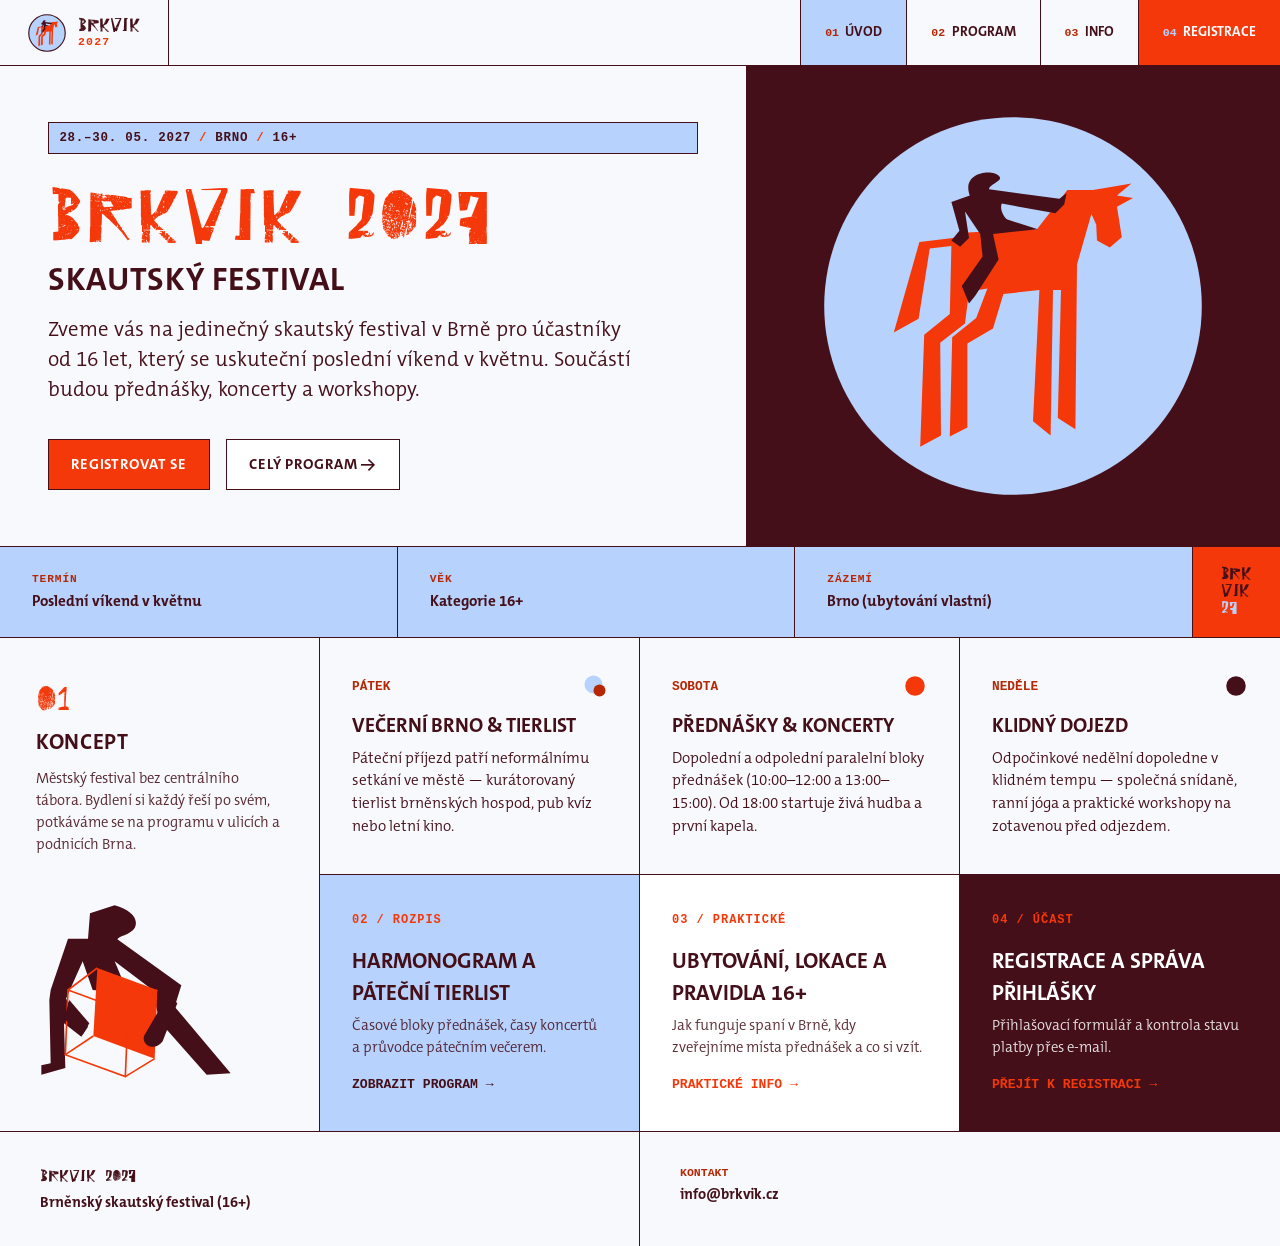
==== commit 07b7fb8b: "Update festival details and navigation links Updated festival title and description to include age r" ====
--- a/index.html
+++ b/index.html
@@ -4,15 +4,15 @@
 <meta charset="UTF-8">
 <meta name="viewport" content="width=device-width, initial-scale=1.0, viewport-fit=cover">
 <meta name="theme-color" content="#F7F9FC">
-<title>BRKVIK 2027 — Skautský festival v Brně</title>
-<meta name="description" content="Zveme vás na jedinečný skautský festival v Brně, který se uskuteční poslední víkend v květnu 2027. Součástí budou přednášky, koncerty a workshopy.">
+<title>BRKVIK 2027 — Skautský festival v Brně (16+)</title>
+<meta name="description" content="Zveme vás na jedinečný skautský festival v Brně (16+), který se uskuteční poslední víkend v květnu 2027. Přednášky, koncerty a workshopy.">
 <link rel="stylesheet" href="style.css">
 </head>
 <body>
 
 <header class="site-header">
   <div class="header-top">
-    <a href="#top" class="brand-lockup" aria-label="BRKVIK 2027 — návrat nahoru">
+    <a href="index.html" class="brand-lockup" aria-label="BRKVIK 2027 — Domů">
       <svg class="brand-mark" viewBox="0 0 100 100" aria-hidden="true">
         <circle cx="50" cy="50" r="48" fill="#B7D2FD" stroke="#440F19" stroke-width="3"/>
         <path d="M20 57 L26 34 L35 33 L39 32 L56 31 L64 21 L70 21 L80 19 L76 22 L80 23 L76 25 L77 33 L74 35 L71 34 L71 30 L69 27 L66 40 L65 81 L61 78 L62 46 L60 46 L59 82 L55 79 L56 46 L48 47 L45 56 L39 60 L39 80 L34 83 L35 58 L41 53 L43 46 L39 46 L38 54 L32 59 L32 82 L27 85 L28 57 L34 52 L35 35 L29 36 L26 53 Z" fill="#F4380A"/>
@@ -23,67 +23,64 @@
         <span class="brand-year">2027</span>
       </div>
     </a>
-    <a href="#ucet" class="mobile-quick-cta">Registrace</a>
+    <a href="registrace.html" class="mobile-quick-cta">Registrace</a>
   </div>
 
   <nav class="site-nav" aria-label="Hlavní navigace">
-    <a href="#o-akci"><span class="nav-num">01</span> O akci</a>
-    <a href="#program"><span class="nav-num">02</span> Program</a>
-    <a href="#info"><span class="nav-num">03</span> Info</a>
-    <a href="#ucet" class="nav-cta"><span class="nav-num">04</span> Registrace</a>
+    <a href="index.html" class="is-current"><span class="nav-num">01</span> Úvod</a>
+    <a href="program.html"><span class="nav-num">02</span> Program</a>
+    <a href="info.html"><span class="nav-num">03</span> Info</a>
+    <a href="registrace.html" class="nav-cta"><span class="nav-num">04</span> Registrace</a>
   </nav>
 </header>
 
 <main id="top">
 
-  <!-- HERO SEKCE (SWISS POSTER GRID) -->
+  <!-- HERO SEKCE -->
   <section class="hero-grid">
     <div class="hero-cell hero-main">
       <div class="swiss-meta">
         <span>28.–30. 05. 2027</span>
         <span class="meta-sep">/</span>
         <span>BRNO</span>
+        <span class="meta-sep">/</span>
+        <strong>16+</strong>
       </div>
 
       <div class="hero-title-group">
-        <!-- Typografický poměr 9 : 4 : 3 dle grafického manuálu -->
         <h1 class="type-scale-9">BRKVIK 2027</h1>
         <p class="type-scale-4">SKAUTSKÝ FESTIVAL</p>
         <p class="type-scale-3 hero-lead">
-          Zveme vás na jedinečný skautský festival v Brně, který se uskuteční poslední víkend v květnu. Součástí budou přednášky, koncerty a workshopy.
+          Zveme vás na jedinečný skautský festival v Brně pro účastníky od 16 let, který se uskuteční poslední víkend v květnu. Součástí budou přednášky, koncerty a workshopy.
         </p>
       </div>
 
       <div class="hero-actions">
-        <a href="#ucet" class="btn btn-primary">Registrovat se</a>
-        <a href="#program" class="btn btn-outline">Harmonogram</a>
+        <a href="registrace.html" class="btn btn-primary">Registrovat se</a>
+        <a href="program.html" class="btn btn-outline">Celý program →</a>
       </div>
     </div>
 
     <div class="hero-cell hero-visual">
-      <!-- Oficiální vektorové logo: Jezdec na koni v kruhu (SVG) -->
       <svg class="hero-illustration" viewBox="0 0 500 500" role="img" aria-label="Symbol festivalu Brkvík – jezdec na červeném koni">
         <circle cx="250" cy="250" r="236" fill="#B7D2FD"/>
-        <!-- Červený kůň -->
         <path d="M101 283 L133 170 L175 165 L193 158 L280 154 L318 105 L350 105 L398 97 L380 112 L400 115 L380 126 L386 164 L371 177 L355 168 L354 148 L348 135 L330 198 L328 404 L306 390 L310 230 L300 230 L297 412 L275 394 L283 230 L238 235 L225 278 L193 297 L193 402 L171 413 L174 289 L204 265 L218 228 L195 232 L190 272 L159 296 L160 412 L134 426 L139 286 L171 260 L173 175 L146 178 L132 266 Z" fill="#F4380A"/>
-        <!-- Tmavě vínový jezdec -->
         <path d="M196 112 C185 82 225 78 233 88 C238 94 220 98 220 104 L308 116 L317 109 L314 123 L303 134 L236 122 C233 128 238 139 243 142 L281 154 L225 160 L232 192 L203 237 L195 247 L186 225 L212 188 L209 160 L190 132 L195 165 L184 176 L173 168 L183 156 L173 120 L196 112 Z" fill="#440F19"/>
       </svg>
     </div>
 
-    <!-- Spodní informační pás v Hero sekci -->
     <div class="hero-strip">
       <div class="strip-item">
         <span class="strip-label">TERMÍN</span>
         <strong class="strip-val">Poslední víkend v květnu</strong>
       </div>
       <div class="strip-item">
-        <span class="strip-label">LOKACE</span>
-        <strong class="strip-val">Brno a okolí</strong>
+        <span class="strip-label">VĚK</span>
+        <strong class="strip-val">Kategorie 16+</strong>
       </div>
       <div class="strip-item">
-        <span class="strip-label">PROGRAM</span>
-        <strong class="strip-val">Přednášky · Koncerty · Workshopy</strong>
+        <span class="strip-label">ZÁZEMÍ</span>
+        <strong class="strip-val">Brno (ubytování vlastní)</strong>
       </div>
       <div class="strip-item strip-stack" aria-hidden="true">
         <div class="stacked-badge">
@@ -95,14 +92,14 @@
     </div>
   </section>
 
-  <!-- 01 / O FESTIVALU -->
+  <!-- 01 / PŘEHLED VÍKENDU -->
   <section id="o-akci" class="swiss-section">
     <div class="section-sidebar">
       <div class="sidebar-top">
         <span class="section-num">01</span>
-        <h2 class="section-heading">O FESTIVALU</h2>
-      </div>
-      <!-- Ilustrace z manuálu: Postava s krychlí (SVG) -->
+        <h2 class="section-heading">KONCEPT</h2>
+      </div>
+      <p class="sidebar-note">Městský festival bez centrálního tábora. Bydlení si každý řeší po svém, potkáváme se na programu v ulicích a podnicích Brna.</p>
       <svg class="cube-figure-svg" viewBox="0 0 300 280" aria-hidden="true">
         <path d="M78 58 L81 20 L118 8 C142 15 155 28 148 42 C142 52 124 54 122 59 L218 128 L208 160 L292 260 L256 262 L185 182 L175 135 L118 92 L138 140 L85 135 L70 92 L45 148 L78 190 L68 205 L42 185 L44 252 L8 262 L8 248 L22 245 L20 150 L22 135 L48 58 Z" fill="#440F19"/>
         <polygon points="92,102 182,135 178,238 86,204" fill="#F4380A"/>
@@ -119,223 +116,70 @@
     </div>
 
     <div class="section-content">
-      <div class="intro-block">
-        <p class="type-scale-4">PROSTOR PRO INSPIRACI A SETKÁNÍ</p>
-        <p class="type-scale-3">
-          Brkvík propojuje skautskou komunitu v kulisách Brna. Tři dny věnované sdílení zkušeností, přednáškám s přesahem, praktickým dílnám a živé kultuře.
-        </p>
-      </div>
-
       <div class="pillars-grid">
         <article class="pillar-card">
           <div class="pillar-header">
-            <span class="pillar-index">01.1</span>
+            <span class="pillar-index">PÁTEK</span>
             <svg class="pillar-icon" viewBox="0 0 32 32" aria-hidden="true">
               <circle cx="14" cy="14" r="12" fill="#B7D2FD"/>
               <circle cx="22" cy="22" r="8" fill="#B52705"/>
             </svg>
           </div>
-          <h3>Přednášky</h3>
-          <p>Bloky, které dávají smysl i mimo klubovnu — od společenských témat a vědy až po osobní rozvoj a metodiku.</p>
+          <h3>Večerní Brno &amp; Tierlist</h3>
+          <p>Páteční příjezd patří neformálnímu setkání ve městě — kurátorovaný tierlist brněnských hospod, pub kvíz nebo letní kino.</p>
         </article>
 
         <article class="pillar-card">
           <div class="pillar-header">
-            <span class="pillar-index">01.2</span>
+            <span class="pillar-index">SOBOTA</span>
             <svg class="pillar-icon" viewBox="0 0 32 32" aria-hidden="true">
               <circle cx="16" cy="16" r="13" fill="#F4380A"/>
             </svg>
           </div>
-          <h3>Workshopy</h3>
-          <p>Praktické dílny, diskusní stoly a doprovodné aktivity mezi bloky. Prostor vyzkoušet si nové dovednosti přímo na místě.</p>
+          <h3>Přednášky &amp; Koncerty</h3>
+          <p>Dopolední a odpolední paralelní bloky přednášek (10:00–12:00 a 13:00–15:00). Od 18:00 startuje živá hudba a první kapela.</p>
         </article>
 
         <article class="pillar-card">
           <div class="pillar-header">
-            <span class="pillar-index">01.3</span>
+            <span class="pillar-index">NEDĚLE</span>
             <svg class="pillar-icon" viewBox="0 0 32 32" aria-hidden="true">
               <circle cx="16" cy="16" r="13" fill="#440F19"/>
             </svg>
           </div>
-          <h3>Koncerty a večer</h3>
-          <p>Sobotní večer patří živé hudbě, autorským vystoupením, ohni a neformálnímu setkávání účastníků.</p>
+          <h3>Klidný dojezd</h3>
+          <p>Odpočinkové nedělní dopoledne v klidném tempu — společná snídaně, ranní jóga a praktické workshopy na zotavenou před odjezdem.</p>
         </article>
       </div>
-    </div>
-  </section>
-
-  <!-- 02 / HARMONOGRAM -->
-  <section id="program" class="swiss-section theme-blue">
-    <div class="section-sidebar">
-      <div class="sidebar-top">
-        <span class="section-num">02</span>
-        <h2 class="section-heading">PROGRAM</h2>
-      </div>
-      <p class="sidebar-note">Předběžná časová osa víkendu. Konkrétní časy a jména hostů upřesníme před akcí.</p>
-    </div>
-
-    <div class="section-content">
-      <div class="schedule-grid">
-        <div class="schedule-col">
-          <div class="day-header">
-            <span class="day-num">PÁTEK</span>
-            <span class="day-date">28. 05.</span>
-          </div>
-          <ul class="schedule-list">
-            <li><span class="time">17:00</span><span class="event">Příjezd a registrace na místě</span></li>
-            <li><span class="time">19:00</span><span class="event">Zahájení a seznamovací program</span></li>
-            <li><span class="time">21:00</span><span class="event">Večerní posezení</span></li>
-          </ul>
-        </div>
-
-        <div class="schedule-col">
-          <div class="day-header">
-            <span class="day-num">SOBOTA</span>
-            <span class="day-date">29. 05.</span>
-          </div>
-          <ul class="schedule-list">
-            <li><span class="time">09:00</span><span class="event">Společná snídaně</span></li>
-            <li><span class="time">10:00</span><span class="event">Přednáškový blok I &amp; workshopy</span></li>
-            <li><span class="time">13:00</span><span class="event">Oběd + doprovodný program</span></li>
-            <li><span class="time">15:00</span><span class="event">Přednáškový blok II</span></li>
-            <li><span class="time">19:00</span><span class="event">Večeře</span></li>
-            <li><span class="time">20:30</span><span class="event">Koncerty a večerní program</span></li>
-          </ul>
-        </div>
-
-        <div class="schedule-col">
-          <div class="day-header">
-            <span class="day-num">NEDĚLE</span>
-            <span class="day-date">30. 05.</span>
-          </div>
-          <ul class="schedule-list">
-            <li><span class="time">09:00</span><span class="event">Snídaně a balení</span></li>
-            <li><span class="time">10:30</span><span class="event">Závěrečný blok</span></li>
-            <li><span class="time">12:00</span><span class="event">Rozloučení a odjezd</span></li>
-          </ul>
-        </div>
-      </div>
-    </div>
-  </section>
-
-  <!-- 03 / PRAKTICKÉ INFORMACE -->
-  <section id="info" class="swiss-section">
-    <div class="section-sidebar">
-      <div class="sidebar-top">
-        <span class="section-num">03</span>
-        <h2 class="section-heading">INFORMACE</h2>
-      </div>
-      <!-- Silueta koně z manuálu (SVG) -->
-      <svg class="horse-silhouette" viewBox="0 0 300 300" aria-hidden="true">
-        <path d="M40 165 L65 85 L180 75 L205 20 L230 20 L270 12 L255 24 L272 26 L255 34 L260 64 L248 74 L235 66 L232 45 L218 95 L215 260 L198 250 L200 125 L192 125 L190 268 L172 254 L178 125 L142 128 L132 162 L106 178 L106 258 L88 268 L90 170 L114 152 L125 122 L106 125 L102 158 L78 176 L78 268 L58 278 L62 168 L88 148 L90 88 L68 90 L58 155 Z" fill="#B7D2FD"/>
-      </svg>
-    </div>
-
-    <div class="section-content">
-      <div class="info-grid">
-        <div class="info-cell">
-          <span class="info-label">03.1 / TERMÍN</span>
-          <p class="info-value">28.–30. 5. 2027</p>
-          <p class="info-sub">Poslední víkend v květnu (pátek–neděle)</p>
-        </div>
-        <div class="info-cell">
-          <span class="info-label">03.2 / MÍSTO</span>
-          <p class="info-value">Brno a okolí</p>
-          <p class="info-sub">Přesnou lokaci zašleme registrovaným e-mailem</p>
-        </div>
-        <div class="info-cell">
-          <span class="info-label">03.3 / POPLATEK</span>
-          <p class="info-value">Bude upřesněno</p>
-          <p class="info-sub">Zahrnuje program, zázemí a stravu</p>
-        </div>
-        <div class="info-cell">
-          <span class="info-label">03.4 / S SEBOU</span>
-          <p class="info-value">Spacák a karimatka</p>
-          <p class="info-sub">Zápisník, ešus a oblečení dle počasí</p>
-        </div>
-      </div>
-    </div>
-  </section>
-
-  <!-- 04 / REGISTRACE -->
-  <section id="ucet" class="swiss-section theme-dark">
-    <div class="section-sidebar">
-      <div class="sidebar-top">
-        <span class="section-num">04</span>
-        <h2 class="section-heading">REGISTRACE</h2>
-      </div>
-      <p class="sidebar-note">
-        Po odeslání formuláře vám přijdou platební údaje na e-mail. Svoji registraci pak kdykoliv najdete pod záložkou Správa registrace.
-      </p>
-    </div>
-
-    <div class="section-content">
-      <div class="account-box">
-        <div class="tabs" role="tablist">
-          <button class="tab-btn is-active" data-tab="register" role="tab" aria-selected="true" type="button">Nová registrace</button>
-          <button class="tab-btn" data-tab="lookup" role="tab" aria-selected="false" type="button">Najít registraci</button>
-        </div>
-
-        <!-- FORMULÁŘ: NOVÁ REGISTRACE -->
-        <form id="register-form" class="tab-panel is-active" data-panel="register" novalidate>
-          <div class="form-grid">
-            <div class="form-row">
-              <label for="reg-jmeno">Jméno a příjmení *</label>
-              <input type="text" id="reg-jmeno" name="jmeno" required autocomplete="name" enterkeyhint="next" placeholder="Jana Nováková">
-            </div>
-            <div class="form-row">
-              <label for="reg-email">E-mail *</label>
-              <input type="email" id="reg-email" name="email" required autocomplete="email" inputmode="email" enterkeyhint="next" placeholder="jana@skaut.cz">
-            </div>
-            <div class="form-row">
-              <label for="reg-oddil">Oddíl / středisko <span class="opt">(nepovinné)</span></label>
-              <input type="text" id="reg-oddil" name="oddil" autocomplete="organization" enterkeyhint="next" placeholder="např. 6. středisko Brno">
-            </div>
-            <div class="form-row">
-              <label for="reg-tricko">Velikost trička</label>
-              <select id="reg-tricko" name="tricko">
-                <option value="">Nevím / nechci tričko</option>
-                <option>XS</option>
-                <option>S</option>
-                <option>M</option>
-                <option>L</option>
-                <option>XL</option>
-                <option>XXL</option>
-              </select>
-            </div>
-          </div>
-
-          <div class="form-row">
-            <label for="reg-poznamka">Poznámka <span class="opt">(alergie, dieta, cokoliv)</span></label>
-            <textarea id="reg-poznamka" name="poznamka" rows="3" placeholder="Např. vegetarián, alergie na ořechy…"></textarea>
-          </div>
-
-          <button type="submit" class="btn btn-primary btn-block">Odeslat registraci</button>
-          <p class="form-msg" id="register-msg" role="status"></p>
-        </form>
-
-        <!-- FORMULÁŘ: VYHLEDÁNÍ REGISTRACE -->
-        <form id="lookup-form" class="tab-panel" data-panel="lookup" novalidate>
-          <div class="form-row">
-            <label for="lookup-email">E-mail, se kterým jste se registrovali</label>
-            <input type="email" id="lookup-email" name="email" required autocomplete="email" inputmode="email" enterkeyhint="search" placeholder="jana@skaut.cz">
-          </div>
-          <button type="submit" class="btn btn-primary btn-block">Najít registraci</button>
-          <p class="form-msg" id="lookup-msg" role="status"></p>
-        </form>
-
-        <!-- VÝSLEDEK VYHLEDÁNÍ -->
-        <div id="registration-result" class="registration-result" hidden>
-          <div class="result-header">
-            <span class="result-icon">✓</span>
-            <h3>Registrace nalezena</h3>
-            <span class="paid-badge" id="paid-badge"></span>
-          </div>
-          <dl class="result-list" id="result-list"></dl>
-          <div class="result-actions">
-            <button id="cancel-registration" class="btn btn-outline btn-danger btn-block" type="button">Zrušit registraci</button>
-          </div>
-        </div>
+
+      <!-- ROZCESTNÍK NA PODSTRÁNKY -->
+      <div class="subpage-nav-grid">
+        <a href="program.html" class="subpage-card theme-blue">
+          <span class="subpage-num">02 / ROZPIS</span>
+          <div class="subpage-main">
+            <h3>Harmonogram a páteční Tierlist</h3>
+            <p>Časové bloky přednášek, časy koncertů a průvodce pátečním večerem.</p>
+          </div>
+          <span class="subpage-arrow">Zobrazit program →</span>
+        </a>
+
+        <a href="info.html" class="subpage-card">
+          <span class="subpage-num">03 / PRAKTICKÉ</span>
+          <div class="subpage-main">
+            <h3>Ubytování, lokace a pravidla 16+</h3>
+            <p>Jak funguje spaní v Brně, kdy zveřejníme místa přednášek a co si vzít.</p>
+          </div>
+          <span class="subpage-arrow">Praktické info →</span>
+        </a>
+
+        <a href="registrace.html" class="subpage-card theme-dark">
+          <span class="subpage-num">04 / ÚČAST</span>
+          <div class="subpage-main">
+            <h3>Registrace a správa přihlášky</h3>
+            <p>Přihlašovací formulář a kontrola stavu platby přes e-mail.</p>
+          </div>
+          <span class="subpage-arrow">Přejít k registraci →</span>
+        </a>
       </div>
     </div>
   </section>
@@ -346,7 +190,7 @@
   <div class="footer-grid">
     <div class="footer-cell">
       <span class="footer-title">BRKVIK 2027</span>
-      <p>Brněnský skautský festival</p>
+      <p>Brněnský skautský festival (16+)</p>
     </div>
     <div class="footer-cell">
       <span class="footer-label">KONTAKT</span>
@@ -355,6 +199,5 @@
   </div>
 </footer>
 
-<script src="app.js"></script>
 </body>
 </html>
--- a/style.css
+++ b/style.css
@@ -1,34 +1,61 @@
 /* ==========================================================
-   BRKVIK 2027 — Minimalist Swiss Design System
-   Barvy a poměry dle oficiálního grafického manuálu
+   BRKVIK 2027 — Minimalist Swiss Design (Mobile-First)
+   Barvy, fonty a poměry 9:4:3 dle oficiálního manuálu
    ========================================================== */
 
+@font-face {
+  font-family: "HVD Rowdy";
+  src: local("HVD Rowdy"), local("HVDRowdy"),
+       url("HVD_Rowdy.ttf") format("truetype"),
+       url("HVDRowdy-Regular.ttf") format("truetype");
+  font-weight: 400;
+  font-style: normal;
+  font-display: swap;
+}
+
+@font-face {
+  font-family: "TheMix C5";
+  src: local("TheMix C5 SemiLight"), local("TheMixC5-SemiLight"),
+       url("TheMixC5-4_SemiLight.otf") format("opentype"),
+       url("TheMixC5-SemiLight.otf") format("opentype");
+  font-weight: 400;
+  font-style: normal;
+  font-display: swap;
+}
+
+@font-face {
+  font-family: "TheMix C5";
+  src: local("TheMix C5 Bold"), local("TheMixC5-Bold"),
+       url("TheMixC5-7_Bold.otf") format("opentype"),
+       url("TheMixC5-Bold.otf") format("opentype");
+  font-weight: 700;
+  font-style: normal;
+  font-display: swap;
+}
+
 :root {
-  /* Oficiální paleta z manuálu */
   --blue: #B7D2FD;
   --orange: #F4380A;
   --rust: #B52705;
   --burgundy: #440F19;
-
-  /* Doplňkové neutrální tóny pro čitelnost švýcarské mřížky */
   --paper: #F7F9FC;
   --white: #FFFFFF;
 
-  /* Typografie (HVD Rowdy -> Rubik Mono One, TheMix C5 -> Plus Jakarta Sans) */
-  --font-display: "Rubik Mono One", sans-serif;
-  --font-sans: "Plus Jakarta Sans", -apple-system, BlinkMacSystemFont, sans-serif;
-  --font-mono: "IBM Plex Mono", monospace;
-
-  /* Mřížka */
+  --font-display: "HVD Rowdy", "Impact", "Arial Black", sans-serif;
+  --font-sans: "TheMix C5", -apple-system, BlinkMacSystemFont, "Segoe UI", Roboto, sans-serif;
+  --font-mono: ui-monospace, "SFMono-Regular", Menlo, Monaco, Consolas, monospace;
+
   --grid-border: 1.5px solid var(--burgundy);
 }
 
-* {
+*, *::before, *::after {
   box-sizing: border-box;
+  -webkit-tap-highlight-color: transparent;
 }
 
 html {
   scroll-behavior: smooth;
+  scroll-padding-top: 6.5rem;
 }
 
 body {
@@ -36,9 +63,18 @@
   background-color: var(--paper);
   color: var(--burgundy);
   font-family: var(--font-sans);
+  font-weight: 400;
   font-size: 16px;
   line-height: 1.5;
   -webkit-font-smoothing: antialiased;
+  overflow-x: hidden;
+  min-height: 100vh;
+  display: flex;
+  flex-direction: column;
+}
+
+main {
+  flex: 1;
 }
 
 a {
@@ -56,59 +92,63 @@
   color: var(--white);
 }
 
-/* ---------- Typografická škála 9 : 4 : 3 (dle manuálu) ---------- */
+/* ---------- Typografický poměr 9 : 4 : 3 ---------- */
 
 .type-scale-9 {
   font-family: var(--font-display);
   font-weight: 400;
-  font-size: clamp(2.6rem, 6vw, 4.5rem); /* 9 dílů */
-  line-height: 0.96;
-  letter-spacing: -0.02em;
-  text-transform: uppercase;
-  margin: 0 0 0.5rem 0;
+  font-size: clamp(2.4rem, 10.5vw, 4.75rem);
+  line-height: 0.94;
+  letter-spacing: 0.01em;
+  text-transform: uppercase;
+  margin: 0 0 0.4rem 0;
 }
 
 .type-scale-4 {
   font-family: var(--font-sans);
-  font-weight: 800;
-  font-size: clamp(1.25rem, 2.6vw, 2rem); /* 4 díly */
+  font-weight: 700;
+  font-size: clamp(1.15rem, 4.2vw, 2.05rem);
   line-height: 1.15;
   letter-spacing: 0.02em;
   text-transform: uppercase;
-  margin: 0 0 1.25rem 0;
+  margin: 0 0 1rem 0;
 }
 
 .type-scale-3 {
   font-family: var(--font-sans);
-  font-weight: 500;
-  font-size: clamp(1rem, 1.8vw, 1.35rem); /* 3 díly */
+  font-weight: 400;
+  font-size: clamp(1rem, 2.4vw, 1.3rem);
   line-height: 1.45;
   margin: 0;
 }
 
-/* ---------- Header ---------- */
+/* ---------- Header (Mobile-First) ---------- */
 
 .site-header {
   position: sticky;
   top: 0;
   z-index: 100;
-  display: grid;
-  grid-template-columns: auto 1fr;
   background: var(--paper);
   border-bottom: var(--grid-border);
 }
 
+.header-top {
+  display: flex;
+  align-items: center;
+  justify-content: space-between;
+  border-bottom: var(--grid-border);
+}
+
 .brand-lockup {
   display: flex;
   align-items: center;
-  gap: 0.85rem;
-  padding: 0.85rem 1.75rem;
-  border-right: var(--grid-border);
+  gap: 0.75rem;
+  padding: 0.65rem 1rem;
 }
 
 .brand-mark {
-  width: 42px;
-  height: 42px;
+  width: 38px;
+  height: 38px;
   flex-shrink: 0;
 }
 
@@ -120,186 +160,85 @@
 
 .brand-title {
   font-family: var(--font-display);
-  font-size: 1.15rem;
+  font-size: 1.2rem;
   color: var(--burgundy);
 }
 
 .brand-year {
   font-family: var(--font-mono);
-  font-size: 0.75rem;
-  font-weight: 600;
+  font-size: 0.72rem;
+  font-weight: 700;
   color: var(--orange);
-  letter-spacing: 0.12em;
-  margin-top: 2px;
-}
-
-.site-nav {
-  display: flex;
-  justify-content: flex-end;
-  align-items: stretch;
-}
-
-.site-nav a {
+  letter-spacing: 0.1em;
+}
+
+.mobile-quick-cta {
+  align-self: stretch;
   display: flex;
   align-items: center;
-  padding: 0 1.5rem;
-  font-family: var(--font-mono);
-  font-size: 0.82rem;
-  font-weight: 600;
-  text-transform: uppercase;
-  letter-spacing: 0.04em;
-  border-left: var(--grid-border);
-  transition: background-color 0.15s ease, color 0.15s ease;
-}
-
-.site-nav a:hover {
-  background-color: var(--blue);
-}
-
-.site-nav .nav-cta {
+  padding: 0 1.15rem;
   background-color: var(--orange);
   color: var(--white);
-}
-
-.site-nav .nav-cta:hover {
-  background-color: var(--burgundy);
-  color: var(--white);
-}
-
-/* ---------- Hero Grid ---------- */
-
-.hero-grid {
+  font-weight: 700;
+  font-size: 0.82rem;
+  text-transform: uppercase;
+  letter-spacing: 0.05em;
+  border-left: var(--grid-border);
+}
+
+.site-nav {
   display: grid;
-  grid-template-columns: 7fr 5fr;
-  border-bottom: var(--grid-border);
-}
-
-.hero-cell {
-  padding: 3.5rem 3rem;
-}
-
-.hero-main {
-  border-right: var(--grid-border);
-  display: flex;
-  flex-direction: column;
-  justify-content: space-between;
-  background-color: var(--paper);
-}
-
-.swiss-meta {
-  display: flex;
-  flex-wrap: wrap;
-  gap: 1.5rem;
-  font-family: var(--font-mono);
-  font-size: 0.8rem;
-  font-weight: 600;
-  text-transform: uppercase;
-  letter-spacing: 0.08em;
-  padding-bottom: 2rem;
-  margin-bottom: 2rem;
-  border-bottom: 1px solid var(--burgundy);
-}
-
-.hero-main .type-scale-9 {
-  color: var(--orange);
-}
-
-.hero-main .type-scale-4 {
-  color: var(--burgundy);
-}
-
-.hero-lead {
-  max-width: 58ch;
-  margin-bottom: 2.5rem;
-}
-
-.hero-actions {
-  display: flex;
-  gap: 1rem;
-  flex-wrap: wrap;
-}
-
-.hero-visual {
-  background-color: var(--burgundy);
+  grid-template-columns: repeat(4, 1fr);
+}
+
+.site-nav a {
   display: flex;
   align-items: center;
   justify-content: center;
-  padding: 2.5rem;
-}
-
-.hero-illustration {
-  width: min(420px, 100%);
-  height: auto;
-}
-
-.hero-strip {
-  grid-column: 1 / -1;
-  border-top: var(--grid-border);
-  padding: 0;
-  display: grid;
-  grid-template-columns: repeat(3, 1fr) auto;
+  gap: 0.25rem;
+  min-height: 44px;
+  padding: 0.4rem 0.25rem;
+  font-size: 0.78rem;
+  font-weight: 700;
+  text-transform: uppercase;
+  border-right: 1px solid var(--burgundy);
+  text-align: center;
+}
+
+.site-nav a:last-child {
+  border-right: none;
+}
+
+.site-nav a.is-current {
   background-color: var(--blue);
-}
-
-.strip-item {
-  padding: 1.5rem 2rem;
-  border-right: var(--grid-border);
-  display: flex;
-  flex-direction: column;
-  justify-content: center;
-}
-
-.strip-item:last-child {
-  border-right: none;
-}
-
-.strip-label {
+  color: var(--burgundy);
+}
+
+.nav-num {
+  display: none;
   font-family: var(--font-mono);
+  color: var(--rust);
   font-size: 0.72rem;
-  text-transform: uppercase;
-  letter-spacing: 0.1em;
-  color: var(--rust);
-  margin-bottom: 0.25rem;
-}
-
-.strip-val {
-  font-weight: 800;
-  font-size: 1.05rem;
-}
-
-.strip-stack {
-  background-color: var(--orange);
-  color: var(--burgundy);
-  padding: 1rem 1.75rem;
-}
-
-.stacked-badge {
-  font-family: var(--font-display);
-  font-size: 1.15rem;
-  line-height: 0.92;
-  display: flex;
-  flex-direction: column;
-}
-
-.stacked-badge .accent {
-  color: var(--blue);
-}
-
-/* ---------- Tlačítka (Ostré hrany, Swiss styl) ---------- */
+}
+
+/* ---------- Tlačítka ---------- */
 
 .btn {
   display: inline-flex;
   align-items: center;
   justify-content: center;
-  padding: 0.95rem 1.8rem;
+  min-height: 48px;
+  padding: 0.85rem 1.4rem;
   font-family: var(--font-sans);
-  font-weight: 800;
-  font-size: 0.9rem;
-  text-transform: uppercase;
-  letter-spacing: 0.06em;
+  font-weight: 700;
+  font-size: 0.92rem;
+  text-transform: uppercase;
+  letter-spacing: 0.05em;
   border: var(--grid-border);
+  border-radius: 0;
   cursor: pointer;
   transition: background-color 0.15s ease, color 0.15s ease;
+  touch-action: manipulation;
 }
 
 .btn-primary {
@@ -308,17 +247,19 @@
   border-color: var(--burgundy);
 }
 
-.btn-primary:hover {
+.btn-primary:hover,
+.btn-primary:active {
   background-color: var(--burgundy);
   color: var(--white);
 }
 
 .btn-outline {
-  background-color: transparent;
+  background-color: var(--white);
   color: var(--burgundy);
 }
 
-.btn-outline:hover {
+.btn-outline:hover,
+.btn-outline:active {
   background-color: var(--blue);
 }
 
@@ -327,61 +268,186 @@
 }
 
 .btn-danger {
+  background-color: transparent;
   border-color: var(--orange);
   color: var(--orange);
 }
 
-.btn-danger:hover {
+.btn-danger:hover,
+.btn-danger:active {
   background-color: var(--orange);
   color: var(--white);
 }
 
-/* ---------- Sekce (Swiss Asymmetric Layout) ---------- */
+/* ---------- Hero Sekce & Banner podstránek ---------- */
+
+.page-banner {
+  padding: 2rem 1.25rem;
+  border-bottom: var(--grid-border);
+  background-color: var(--white);
+}
+
+.banner-inner {
+  max-width: 820px;
+}
+
+.page-banner .type-scale-9 {
+  color: var(--orange);
+}
+
+.hero-grid {
+  display: flex;
+  flex-direction: column;
+  border-bottom: var(--grid-border);
+}
+
+.hero-main {
+  padding: 1.75rem 1.25rem 2rem;
+  background-color: var(--paper);
+  border-bottom: var(--grid-border);
+}
+
+.swiss-meta {
+  display: inline-flex;
+  align-items: center;
+  gap: 0.5rem;
+  font-family: var(--font-mono);
+  font-size: 0.78rem;
+  font-weight: 700;
+  text-transform: uppercase;
+  letter-spacing: 0.06em;
+  padding: 0.35rem 0.65rem;
+  background-color: var(--blue);
+  color: var(--burgundy);
+  border: 1px solid var(--burgundy);
+  margin-bottom: 1.25rem;
+}
+
+.meta-sep {
+  color: var(--orange);
+}
+
+.hero-main .type-scale-9 {
+  color: var(--orange);
+}
+
+.hero-main .type-scale-4 {
+  color: var(--burgundy);
+}
+
+.hero-lead {
+  max-width: 54ch;
+  margin-bottom: 1.5rem;
+}
+
+.hero-actions {
+  display: grid;
+  grid-template-columns: 1fr 1fr;
+  gap: 0.75rem;
+}
+
+.hero-visual {
+  background-color: var(--burgundy);
+  padding: 2rem 1.5rem;
+  display: flex;
+  align-items: center;
+  justify-content: center;
+  border-bottom: var(--grid-border);
+}
+
+.hero-illustration {
+  width: min(250px, 70vw);
+  height: auto;
+}
+
+.hero-strip {
+  display: grid;
+  grid-template-columns: 1fr 1fr;
+  background-color: var(--blue);
+}
+
+.strip-item {
+  padding: 1rem 1.25rem;
+  border-bottom: 1px solid var(--burgundy);
+  display: flex;
+  flex-direction: column;
+  justify-content: center;
+}
+
+.strip-item:nth-child(1) {
+  border-right: 1px solid var(--burgundy);
+}
+
+.strip-item:nth-child(3) {
+  grid-column: 1 / -1;
+  border-bottom: none;
+}
+
+.strip-label {
+  font-family: var(--font-mono);
+  font-size: 0.7rem;
+  font-weight: 700;
+  text-transform: uppercase;
+  letter-spacing: 0.08em;
+  color: var(--rust);
+  margin-bottom: 0.15rem;
+}
+
+.strip-val {
+  font-weight: 700;
+  font-size: 0.95rem;
+}
+
+.strip-stack {
+  display: none;
+}
+
+/* ---------- Sekce ---------- */
 
 .swiss-section {
-  display: grid;
-  grid-template-columns: 340px 1fr;
+  display: flex;
+  flex-direction: column;
   border-bottom: var(--grid-border);
 }
 
 .section-sidebar {
-  padding: 3rem 2.25rem;
-  border-right: var(--grid-border);
-  display: flex;
-  flex-direction: column;
-  justify-content: flex-start;
+  padding: 1.5rem 1.25rem;
+  border-bottom: var(--grid-border);
+}
+
+.sidebar-top {
+  display: flex;
+  align-items: baseline;
+  gap: 0.75rem;
 }
 
 .section-num {
   font-family: var(--font-display);
-  font-size: 2.5rem;
+  font-size: 1.65rem;
   line-height: 1;
   color: var(--orange);
-  margin-bottom: 0.5rem;
 }
 
 .section-heading {
   font-family: var(--font-sans);
-  font-weight: 800;
-  font-size: 1.5rem;
-  letter-spacing: 0.04em;
-  text-transform: uppercase;
-  margin: 0 0 1.5rem 0;
+  font-weight: 700;
+  font-size: 1.35rem;
+  letter-spacing: 0.03em;
+  text-transform: uppercase;
+  margin: 0;
 }
 
 .sidebar-note {
   font-size: 0.92rem;
-  line-height: 1.5;
-  margin: 0;
-  opacity: 0.85;
-}
-
-.section-content {
-  display: flex;
-  flex-direction: column;
-}
-
-/* Barevné varianty sekcí dle manuálu */
+  margin: 0.6rem 0 0 0;
+  opacity: 0.9;
+}
+
+.cube-figure-svg,
+.horse-silhouette {
+  display: none;
+}
+
 .theme-blue {
   background-color: var(--blue);
   color: var(--burgundy);
@@ -393,19 +459,13 @@
 }
 
 .theme-dark .section-sidebar {
-  border-right-color: rgba(183, 210, 253, 0.25);
-}
-
-/* ---------- 01 / O festivalu ---------- */
-
-.cube-figure-svg {
-  width: 210px;
-  margin-top: auto;
-  padding-top: 2rem;
-}
+  border-bottom-color: rgba(183, 210, 253, 0.25);
+}
+
+/* ---------- Pilíře & Rozcestník na podstránky ---------- */
 
 .intro-block {
-  padding: 3rem;
+  padding: 1.75rem 1.25rem;
   border-bottom: var(--grid-border);
   background-color: var(--white);
 }
@@ -415,93 +475,144 @@
 }
 
 .pillars-grid {
-  display: grid;
-  grid-template-columns: repeat(3, 1fr);
-  flex: 1;
+  display: flex;
+  flex-direction: column;
 }
 
 .pillar-card {
-  padding: 2.5rem 2rem;
-  border-right: var(--grid-border);
-  display: flex;
-  flex-direction: column;
-}
-
-.pillar-card:last-child {
-  border-right: none;
+  padding: 1.5rem 1.25rem;
+  border-bottom: var(--grid-border);
 }
 
 .pillar-header {
   display: flex;
   justify-content: space-between;
   align-items: center;
-  margin-bottom: 2rem;
+  margin-bottom: 0.75rem;
 }
 
 .pillar-index {
   font-family: var(--font-mono);
-  font-size: 0.85rem;
-  font-weight: 600;
+  font-size: 0.8rem;
+  font-weight: 700;
   color: var(--rust);
 }
 
 .pillar-icon {
-  width: 28px;
-  height: 28px;
+  width: 24px;
+  height: 24px;
 }
 
 .pillar-card h3 {
-  font-family: var(--font-sans);
-  font-weight: 800;
-  font-size: 1.35rem;
-  text-transform: uppercase;
-  margin: 0 0 0.75rem 0;
+  font-weight: 700;
+  font-size: 1.25rem;
+  text-transform: uppercase;
+  margin: 0 0 0.4rem 0;
 }
 
 .pillar-card p {
   margin: 0;
   font-size: 0.95rem;
-  line-height: 1.55;
-}
-
-/* ---------- 02 / Harmonogram ---------- */
-
-.schedule-grid {
-  display: grid;
-  grid-template-columns: repeat(3, 1fr);
-  height: 100%;
-}
-
-.schedule-col {
-  border-right: var(--grid-border);
+}
+
+/* Rozcestník na podstránky */
+.subpage-nav-grid {
   display: flex;
   flex-direction: column;
 }
 
-.schedule-col:last-child {
-  border-right: none;
-}
-
-.day-header {
-  padding: 2rem;
-  border-bottom: var(--grid-border);
-  background-color: rgba(255, 255, 255, 0.35);
-}
-
-.day-num {
+.subpage-card {
+  padding: 1.75rem 1.25rem;
+  border-bottom: var(--grid-border);
+  display: flex;
+  flex-direction: column;
+  justify-content: space-between;
+  gap: 1rem;
+  background-color: var(--white);
+  transition: background-color 0.15s ease;
+}
+
+.subpage-card:last-child {
+  border-bottom: none;
+}
+
+.subpage-card.theme-blue {
+  background-color: var(--blue);
+}
+
+.subpage-card.theme-dark {
+  background-color: var(--burgundy);
+  color: var(--white);
+}
+
+.subpage-num {
   font-family: var(--font-mono);
   font-size: 0.75rem;
-  font-weight: 600;
+  font-weight: 700;
+  color: var(--orange);
+  letter-spacing: 0.08em;
+}
+
+.subpage-main h3 {
+  font-weight: 700;
+  font-size: 1.35rem;
+  text-transform: uppercase;
+  margin: 0 0 0.35rem 0;
+}
+
+.subpage-main p {
+  margin: 0;
+  font-size: 0.92rem;
+  opacity: 0.88;
+}
+
+.subpage-arrow {
+  font-family: var(--font-mono);
+  font-size: 0.82rem;
+  font-weight: 700;
+  text-transform: uppercase;
+  color: var(--orange);
+}
+
+.subpage-card.theme-blue .subpage-arrow {
+  color: var(--burgundy);
+}
+
+/* ---------- Program ---------- */
+
+.schedule-grid {
+  display: flex;
+  flex-direction: column;
+}
+
+.schedule-col {
+  border-bottom: var(--grid-border);
+}
+
+.schedule-col:last-child {
+  border-bottom: none;
+}
+
+.day-header {
+  padding: 1.15rem 1.25rem;
+  border-bottom: 1px solid var(--burgundy);
+  background-color: var(--blue);
+  display: flex;
+  align-items: baseline;
+  justify-content: space-between;
+}
+
+.day-num {
+  font-family: var(--font-display);
+  font-size: 1.25rem;
+  color: var(--burgundy);
+}
+
+.day-date {
+  font-family: var(--font-mono);
+  font-size: 0.8rem;
+  font-weight: 700;
   color: var(--rust);
-  display: block;
-  margin-bottom: 0.25rem;
-}
-
-.day-title {
-  font-family: var(--font-display);
-  font-size: 1.5rem;
-  margin: 0;
-  color: var(--burgundy);
 }
 
 .schedule-list {
@@ -512,9 +623,10 @@
 
 .schedule-list li {
   display: grid;
-  grid-template-columns: 72px 1fr;
-  padding: 1.15rem 2rem;
-  border-bottom: 1px solid rgba(68, 15, 25, 0.25);
+  grid-template-columns: 92px 1fr;
+  gap: 0.5rem;
+  padding: 1rem 1.25rem;
+  border-bottom: 1px solid rgba(68, 15, 25, 0.2);
   font-size: 0.95rem;
   align-items: baseline;
 }
@@ -525,92 +637,92 @@
 
 .schedule-list .time {
   font-family: var(--font-mono);
-  font-weight: 600;
+  font-weight: 700;
   color: var(--rust);
+  font-size: 0.84rem;
+}
+
+.event-block {
+  display: flex;
+  flex-direction: column;
+  gap: 0.15rem;
 }
 
 .schedule-list .event {
-  font-weight: 600;
-}
-
-/* ---------- 03 / Informace ---------- */
-
-.horse-silhouette {
-  width: 180px;
-  margin-top: auto;
-  padding-top: 1.5rem;
-}
+  font-weight: 700;
+}
+
+.event-sub {
+  font-size: 0.85rem;
+  opacity: 0.8;
+}
+
+/* ---------- Informace ---------- */
 
 .info-grid {
   display: grid;
-  grid-template-columns: repeat(2, 1fr);
-  height: 100%;
+  grid-template-columns: 1fr;
 }
 
 .info-cell {
-  padding: 2.75rem 2.5rem;
-  border-right: var(--grid-border);
+  padding: 1.5rem 1.25rem;
   border-bottom: var(--grid-border);
   background-color: var(--white);
 }
 
-.info-cell:nth-child(2n) {
-  border-right: none;
-}
-
-.info-cell:nth-last-child(-n+2) {
+.info-cell:last-child {
   border-bottom: none;
 }
 
 .info-label {
   font-family: var(--font-mono);
-  font-size: 0.78rem;
-  font-weight: 600;
+  font-size: 0.75rem;
+  font-weight: 700;
   color: var(--orange);
   display: block;
-  margin-bottom: 0.75rem;
+  margin-bottom: 0.35rem;
 }
 
 .info-value {
-  font-family: var(--font-sans);
-  font-weight: 800;
-  font-size: 1.6rem;
-  margin: 0 0 0.5rem 0;
+  font-weight: 700;
+  font-size: 1.35rem;
+  margin: 0 0 0.35rem 0;
   text-transform: uppercase;
 }
 
 .info-sub {
   margin: 0;
   font-size: 0.92rem;
-  opacity: 0.8;
-}
-
-/* ---------- 04 / Registrace ---------- */
+  opacity: 0.88;
+}
+
+/* ---------- Registrace ---------- */
 
 .account-box {
-  padding: 3rem;
+  padding: 1.5rem 1.25rem 2.25rem;
   max-width: 760px;
 }
 
 .tabs {
-  display: flex;
+  display: grid;
+  grid-template-columns: 1fr 1fr;
   border: 1.5px solid var(--blue);
-  margin-bottom: 2.25rem;
+  margin-bottom: 1.5rem;
 }
 
 .tab-btn {
-  flex: 1;
+  min-height: 48px;
   background: transparent;
   border: none;
   color: var(--blue);
-  font-family: var(--font-mono);
-  font-weight: 600;
-  font-size: 0.85rem;
-  text-transform: uppercase;
-  letter-spacing: 0.06em;
-  padding: 1rem;
+  font-family: var(--font-sans);
+  font-weight: 700;
+  font-size: 0.82rem;
+  text-transform: uppercase;
+  letter-spacing: 0.04em;
+  padding: 0.75rem 0.5rem;
   cursor: pointer;
-  transition: background-color 0.15s ease, color 0.15s ease;
+  touch-action: manipulation;
 }
 
 .tab-btn:first-child {
@@ -631,41 +743,49 @@
 }
 
 .form-grid {
-  display: grid;
-  grid-template-columns: 1fr 1fr;
-  gap: 1.25rem;
+  display: flex;
+  flex-direction: column;
 }
 
 .form-row {
-  margin-bottom: 1.25rem;
+  margin-bottom: 1.15rem;
 }
 
 .form-row label {
   display: block;
-  font-family: var(--font-mono);
-  font-size: 0.78rem;
-  text-transform: uppercase;
-  letter-spacing: 0.06em;
+  font-size: 0.85rem;
+  font-weight: 700;
   color: var(--blue);
-  margin-bottom: 0.45rem;
+  margin-bottom: 0.4rem;
 }
 
 .form-row .opt {
-  opacity: 0.65;
-  text-transform: none;
+  font-weight: 400;
+  opacity: 0.75;
 }
 
 .form-row input,
 .form-row select,
 .form-row textarea {
   width: 100%;
-  background-color: rgba(255, 255, 255, 0.06);
-  border: 1.5px solid rgba(183, 210, 253, 0.4);
-  padding: 0.85rem 1rem;
+  min-height: 48px;
+  background-color: rgba(255, 255, 255, 0.08);
+  border: 1.5px solid rgba(183, 210, 253, 0.45);
+  padding: 0.75rem 0.9rem;
   color: var(--white);
   font-family: var(--font-sans);
-  font-size: 0.95rem;
+  font-size: 1rem;
   border-radius: 0;
+  appearance: none;
+}
+
+.form-row select {
+  background-image: linear-gradient(45deg, transparent 50%, var(--blue) 50%),
+                    linear-gradient(135deg, var(--blue) 50%, transparent 50%);
+  background-position: calc(100% - 18px) 50%, calc(100% - 12px) 50%;
+  background-size: 6px 6px, 6px 6px;
+  background-repeat: no-repeat;
+  padding-right: 2.5rem;
 }
 
 .form-row select option {
@@ -678,13 +798,13 @@
 .form-row textarea:focus {
   outline: none;
   border-color: var(--orange);
-  background-color: rgba(255, 255, 255, 0.1);
+  background-color: rgba(255, 255, 255, 0.12);
 }
 
 .form-msg {
-  font-family: var(--font-mono);
-  font-size: 0.85rem;
-  margin-top: 1rem;
+  font-size: 0.9rem;
+  font-weight: 700;
+  margin: 1rem 0 0;
   min-height: 1.4em;
 }
 
@@ -696,48 +816,46 @@
   color: var(--blue);
 }
 
-/* Výsledek vyhledání registrace */
 .registration-result {
-  margin-top: 2rem;
-  padding: 2rem;
+  margin-top: 1.5rem;
+  padding: 1.25rem;
   border: 1.5px solid var(--blue);
-  background-color: rgba(183, 210, 253, 0.05);
+  background-color: rgba(183, 210, 253, 0.06);
 }
 
 .result-header {
   display: flex;
   align-items: center;
-  gap: 1rem;
+  gap: 0.65rem;
   flex-wrap: wrap;
-  margin-bottom: 1.5rem;
-  padding-bottom: 1rem;
+  margin-bottom: 1.25rem;
+  padding-bottom: 0.85rem;
   border-bottom: 1px solid rgba(183, 210, 253, 0.25);
 }
 
 .result-icon {
-  width: 28px;
-  height: 28px;
+  width: 26px;
+  height: 26px;
   background-color: var(--blue);
   color: var(--burgundy);
   display: inline-flex;
   align-items: center;
   justify-content: center;
-  font-weight: 800;
+  font-weight: 700;
 }
 
 .result-header h3 {
   margin: 0;
-  font-size: 1.2rem;
+  font-size: 1.1rem;
   text-transform: uppercase;
 }
 
 .paid-badge {
-  margin-left: auto;
   font-family: var(--font-mono);
-  font-size: 0.75rem;
-  font-weight: 600;
-  text-transform: uppercase;
-  padding: 0.35rem 0.75rem;
+  font-size: 0.72rem;
+  font-weight: 700;
+  text-transform: uppercase;
+  padding: 0.25rem 0.6rem;
   border: 1px solid currentColor;
 }
 
@@ -753,21 +871,24 @@
 
 .result-list {
   display: grid;
-  grid-template-columns: 180px 1fr;
-  gap: 0.75rem 1.5rem;
-  margin: 0 0 1.75rem 0;
+  grid-template-columns: 1fr;
+  gap: 0.2rem;
+  margin: 0 0 1.5rem 0;
 }
 
 .result-list dt {
   font-family: var(--font-mono);
-  font-size: 0.78rem;
+  font-size: 0.72rem;
   text-transform: uppercase;
   color: var(--blue);
+  margin-top: 0.6rem;
 }
 
 .result-list dd {
   margin: 0;
-  font-weight: 600;
+  font-weight: 700;
+  font-size: 0.98rem;
+  word-break: break-word;
 }
 
 /* ---------- Footer ---------- */
@@ -778,137 +899,319 @@
 
 .footer-grid {
   display: grid;
-  grid-template-columns: repeat(3, 1fr);
+  grid-template-columns: 1fr;
 }
 
 .footer-cell {
-  padding: 2rem 2.25rem;
-  border-right: var(--grid-border);
+  padding: 1.5rem 1.25rem;
+  border-bottom: var(--grid-border);
 }
 
 .footer-cell:last-child {
-  border-right: none;
+  border-bottom: none;
 }
 
 .footer-title {
   font-family: var(--font-display);
-  font-size: 1rem;
+  font-size: 1.05rem;
   display: block;
-  margin-bottom: 0.25rem;
+  margin-bottom: 0.2rem;
 }
 
 .footer-label {
   font-family: var(--font-mono);
   font-size: 0.72rem;
-  font-weight: 600;
+  font-weight: 700;
   color: var(--rust);
   display: block;
-  margin-bottom: 0.35rem;
+  margin-bottom: 0.2rem;
 }
 
 .footer-cell p {
   margin: 0;
-  font-size: 0.9rem;
-  font-weight: 600;
-}
-
-.color-dots {
-  display: flex;
-  gap: 0.5rem;
-  margin-top: 0.5rem;
-}
-
-.color-dots .dot {
-  width: 18px;
-  height: 18px;
-  border-radius: 50%;
-  border: 1px solid var(--burgundy);
-}
-
-/* ---------- Responzivita ---------- */
-
-@media (max-width: 980px) {
+  font-size: 0.92rem;
+  font-weight: 700;
+}
+
+/* ==========================================================
+   TABLET & DESKTOP (min-width: 768px a 1024px)
+   ========================================================== */
+
+@media (min-width: 768px) {
+  html {
+    scroll-padding-top: 4.5rem;
+  }
+
+  .site-header {
+    display: grid;
+    grid-template-columns: auto 1fr;
+  }
+
+  .header-top {
+    border-bottom: none;
+    border-right: var(--grid-border);
+  }
+
+  .brand-lockup {
+    padding: 0.85rem 1.75rem;
+  }
+
+  .mobile-quick-cta {
+    display: none;
+  }
+
+  .site-nav {
+    display: flex;
+    justify-content: flex-end;
+    align-items: stretch;
+  }
+
+  .site-nav a {
+    padding: 0 1.5rem;
+    font-size: 0.85rem;
+    border-right: none;
+    border-left: var(--grid-border);
+    gap: 0.4rem;
+  }
+
+  .site-nav a:hover {
+    background-color: var(--blue);
+  }
+
+  .site-nav .nav-cta {
+    background-color: var(--orange);
+    color: var(--white);
+  }
+
+  .site-nav .nav-cta:hover {
+    background-color: var(--burgundy);
+  }
+
+  .site-nav .nav-cta .nav-num {
+    color: var(--blue);
+  }
+
+  .nav-num {
+    display: inline;
+  }
+
+  .page-banner {
+    padding: 3.5rem 3rem;
+  }
+
+  .hero-actions {
+    display: flex;
+    gap: 1rem;
+  }
+
+  .info-grid {
+    grid-template-columns: repeat(2, 1fr);
+  }
+
+  .info-cell:nth-child(odd) {
+    border-right: var(--grid-border);
+  }
+
+  .info-cell:nth-last-child(-n+2) {
+    border-bottom: none;
+  }
+
+  .form-grid {
+    display: grid;
+    grid-template-columns: 1fr 1fr;
+    gap: 1.25rem;
+  }
+
+  .result-list {
+    grid-template-columns: 170px 1fr;
+    gap: 0.65rem 1.25rem;
+  }
+
+  .result-list dt {
+    margin-top: 0;
+  }
+
+  .paid-badge {
+    margin-left: auto;
+  }
+
+  .footer-grid {
+    grid-template-columns: 1fr 1fr;
+  }
+
+  .footer-cell {
+    padding: 2rem 2.5rem;
+    border-bottom: none;
+    border-right: var(--grid-border);
+  }
+
+  .footer-cell:last-child {
+    border-right: none;
+  }
+}
+
+@media (min-width: 1024px) {
   .hero-grid {
-    grid-template-columns: 1fr;
-  }
+    display: grid;
+    grid-template-columns: 7fr 5fr;
+  }
+
   .hero-main {
+    padding: 3.5rem 3rem;
+    border-right: var(--grid-border);
+    border-bottom: var(--grid-border);
+    display: flex;
+    flex-direction: column;
+    justify-content: space-between;
+  }
+
+  .hero-visual {
+    padding: 2.5rem;
+    border-bottom: var(--grid-border);
+  }
+
+  .hero-illustration {
+    width: min(400px, 100%);
+  }
+
+  .hero-strip {
+    grid-column: 1 / -1;
+    grid-template-columns: repeat(3, 1fr) auto;
+  }
+
+  .strip-item {
+    padding: 1.5rem 2rem;
+    border-bottom: none;
+    border-right: var(--grid-border) !important;
+  }
+
+  .strip-item:nth-child(3) {
+    grid-column: auto;
+  }
+
+  .strip-stack {
+    display: flex;
+    background-color: var(--orange);
+    color: var(--burgundy);
+    padding: 1rem 1.75rem;
+    border-right: none !important;
+  }
+
+  .stacked-badge {
+    font-family: var(--font-display);
+    font-size: 1.15rem;
+    line-height: 0.92;
+    display: flex;
+    flex-direction: column;
+  }
+
+  .stacked-badge .accent {
+    color: var(--blue);
+  }
+
+  .swiss-section {
+    display: grid;
+    grid-template-columns: 320px 1fr;
+  }
+
+  .section-sidebar {
+    padding: 2.75rem 2.25rem;
+    border-bottom: none;
+    border-right: var(--grid-border);
+    display: flex;
+    flex-direction: column;
+  }
+
+  .theme-dark .section-sidebar {
+    border-right-color: rgba(183, 210, 253, 0.25);
+  }
+
+  .sidebar-top {
+    flex-direction: column;
+    gap: 0.35rem;
+  }
+
+  .section-num {
+    font-size: 2.4rem;
+  }
+
+  .cube-figure-svg {
+    display: block;
+    width: 200px;
+    margin-top: auto;
+    padding-top: 2rem;
+  }
+
+  .horse-silhouette {
+    display: block;
+    width: 175px;
+    margin-top: auto;
+    padding-top: 1.5rem;
+  }
+
+  .intro-block {
+    padding: 2.75rem 3rem;
+  }
+
+  .pillars-grid {
+    display: grid;
+    grid-template-columns: repeat(3, 1fr);
+    border-bottom: var(--grid-border);
+  }
+
+  .pillar-card {
+    padding: 2.25rem 2rem;
+    border-bottom: none;
+    border-right: var(--grid-border);
+  }
+
+  .pillar-card:last-child {
     border-right: none;
-    border-bottom: var(--grid-border);
-  }
-  .hero-strip {
-    grid-template-columns: 1fr 1fr;
-  }
-  .strip-item:nth-child(2) {
+  }
+
+  .subpage-nav-grid {
+    display: grid;
+    grid-template-columns: repeat(3, 1fr);
+  }
+
+  .subpage-card {
+    padding: 2.25rem 2rem;
+    border-bottom: none;
+    border-right: var(--grid-border);
+  }
+
+  .subpage-card:last-child {
     border-right: none;
   }
-  .strip-item:nth-child(1),
-  .strip-item:nth-child(2) {
-    border-bottom: var(--grid-border);
-  }
-  .swiss-section {
-    grid-template-columns: 1fr;
-  }
-  .section-sidebar {
+
+  .schedule-grid {
+    display: grid;
+    grid-template-columns: repeat(3, 1fr);
+    height: 100%;
+  }
+
+  .schedule-col {
+    border-bottom: none;
+    border-right: var(--grid-border);
+  }
+
+  .schedule-col:last-child {
     border-right: none;
-    border-bottom: var(--grid-border);
-    padding: 2rem;
-  }
-  .cube-figure-svg,
-  .horse-silhouette {
-    display: none;
-  }
-  .pillars-grid,
-  .schedule-grid {
-    grid-template-columns: 1fr;
-  }
-  .pillar-card,
-  .schedule-col {
-    border-right: none;
-    border-bottom: var(--grid-border);
-  }
-  .pillar-card:last-child,
-  .schedule-col:last-child {
-    border-bottom: none;
-  }
-}
-
-@media (max-width: 680px) {
-  .site-header {
-    grid-template-columns: 1fr;
-  }
-  .brand-lockup {
-    border-right: none;
-    border-bottom: var(--grid-border);
-  }
-  .site-nav {
-    overflow-x: auto;
-    justify-content: flex-start;
-  }
-  .site-nav a {
-    padding: 0.85rem 1rem;
-    border-left: none;
-    border-right: var(--grid-border);
-    white-space: nowrap;
-  }
-  .hero-cell {
-    padding: 2rem 1.5rem;
-  }
-  .hero-strip,
-  .info-grid,
-  .form-grid,
-  .footer-grid {
-    grid-template-columns: 1fr;
-  }
-  .info-cell,
-  .footer-cell {
-    border-right: none;
-    border-bottom: var(--grid-border);
-  }
+  }
+
+  .day-header {
+    padding: 1.75rem 2rem;
+  }
+
+  .schedule-list li {
+    padding: 1.15rem 1.75rem;
+  }
+
+  .info-cell {
+    padding: 2.5rem;
+  }
+
   .account-box {
-    padding: 1.75rem 1.25rem;
-  }
-  .result-list {
-    grid-template-columns: 1fr;
-    gap: 0.25rem;
-  }
-}
+    padding: 2.75rem 3rem;
+  }
+}
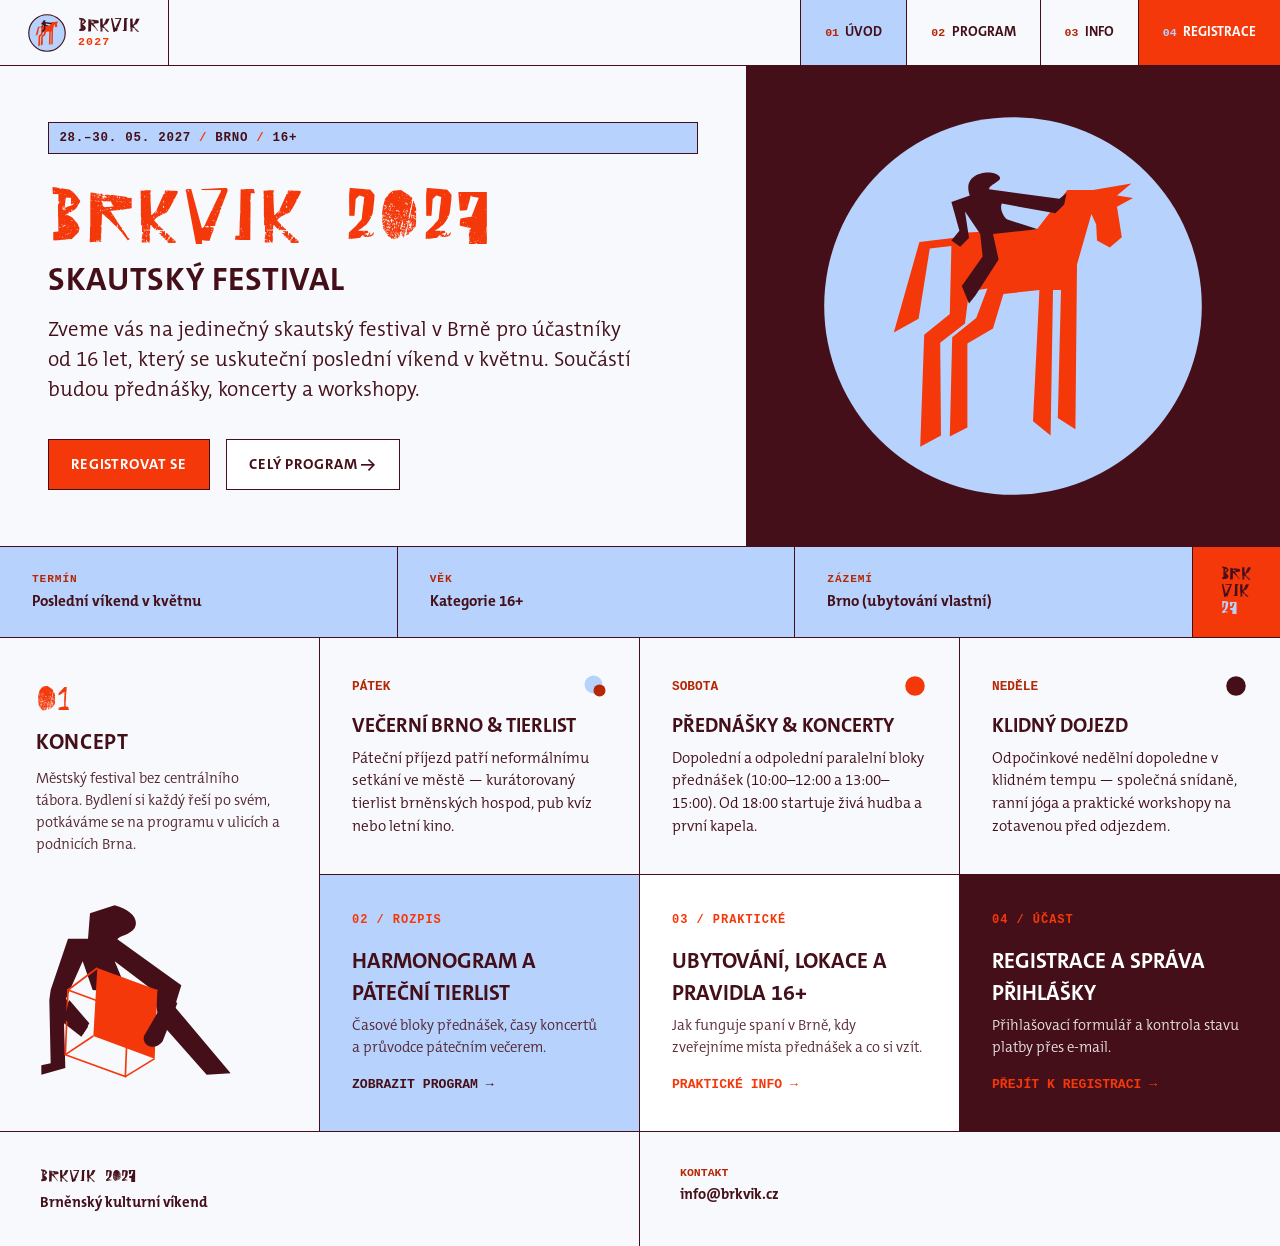
==== commit 348477a8: "Update footer text in index.html" ====
--- a/index.html
+++ b/index.html
@@ -190,7 +190,7 @@
   <div class="footer-grid">
     <div class="footer-cell">
       <span class="footer-title">BRKVIK 2027</span>
-      <p>Brněnský skautský festival (16+)</p>
+      <p>Brněnský kulturní víkend</p>
     </div>
     <div class="footer-cell">
       <span class="footer-label">KONTAKT</span>
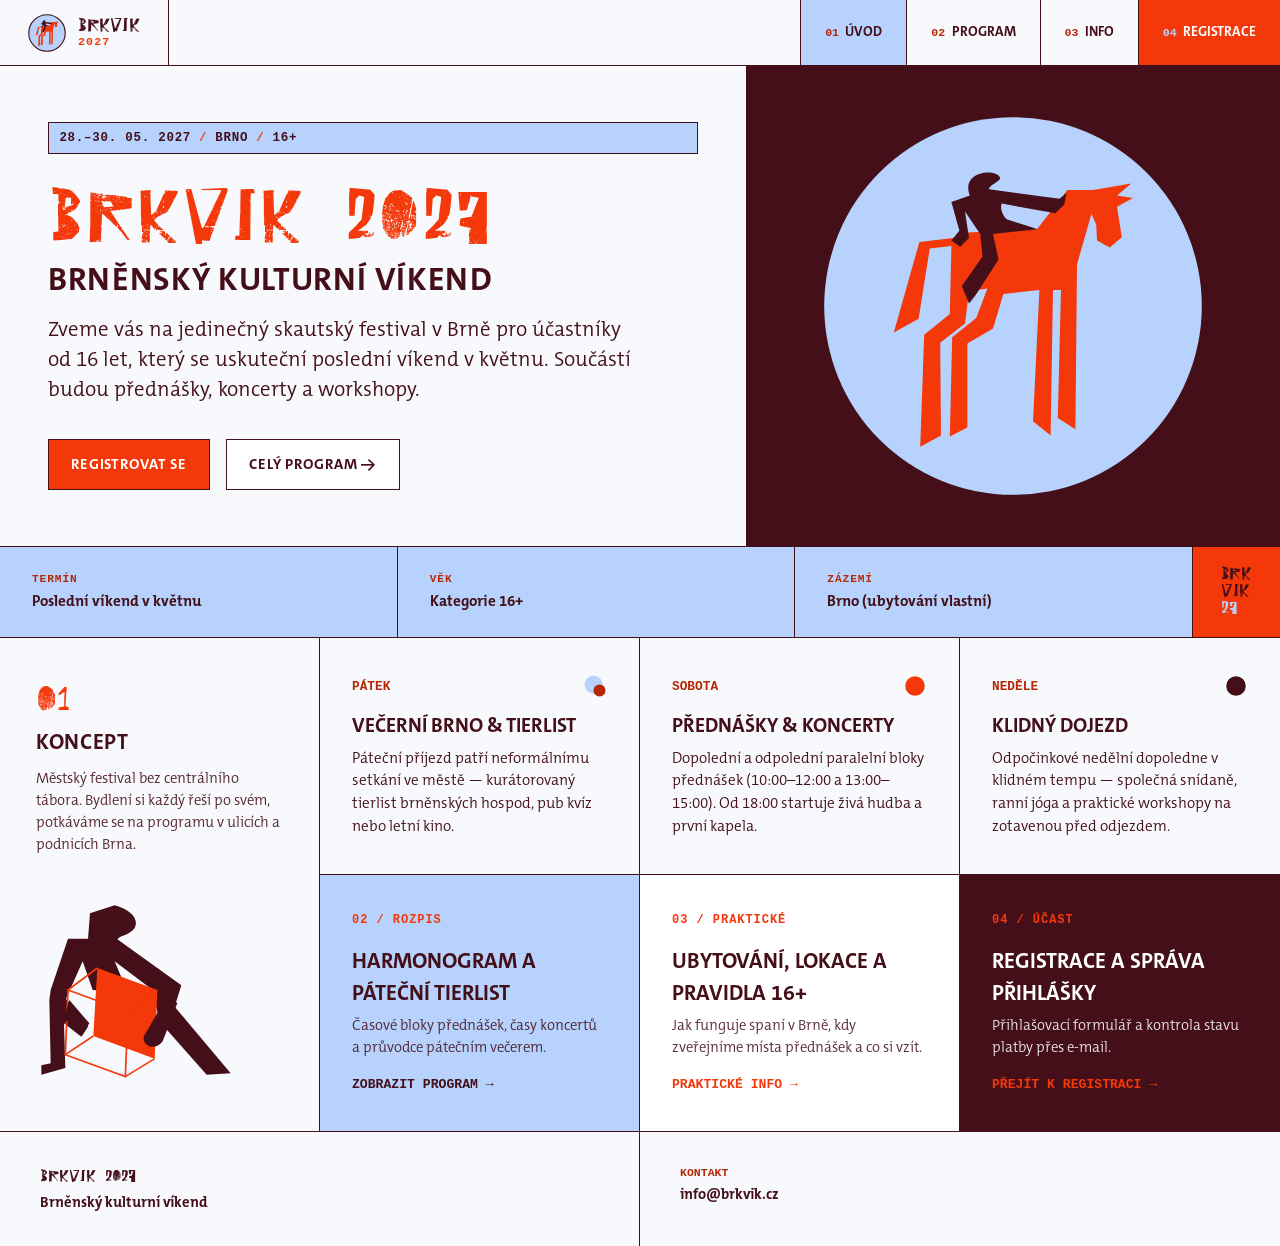
==== commit 46d161d7: "Update festival name in hero title group" ====
--- a/index.html
+++ b/index.html
@@ -4,15 +4,15 @@
 <meta charset="UTF-8">
 <meta name="viewport" content="width=device-width, initial-scale=1.0, viewport-fit=cover">
 <meta name="theme-color" content="#F7F9FC">
-<title>BRKVIK 2027 — Skautský festival v Brně (16+)</title>
-<meta name="description" content="Zveme vás na jedinečný skautský festival v Brně (16+), který se uskuteční poslední víkend v květnu 2027. Přednášky, koncerty a workshopy.">
+<title>BRKVIK 2027 — brněnský kulturní víkend</title>
+<meta name="description" content="Zveme vás na jedinečný skautský festival v Brně, který se uskuteční poslední víkend v květnu 2027. Přednášky, koncerty a workshopy.">
 <link rel="stylesheet" href="style.css">
 </head>
 <body>
 
 <header class="site-header">
   <div class="header-top">
-    <a href="index.html" class="brand-lockup" aria-label="BRKVIK 2027 — Domů">
+    <a href="/" class="brand-lockup" aria-label="BRKVIK 2027 — Domů">
       <svg class="brand-mark" viewBox="0 0 100 100" aria-hidden="true">
         <circle cx="50" cy="50" r="48" fill="#B7D2FD" stroke="#440F19" stroke-width="3"/>
         <path d="M20 57 L26 34 L35 33 L39 32 L56 31 L64 21 L70 21 L80 19 L76 22 L80 23 L76 25 L77 33 L74 35 L71 34 L71 30 L69 27 L66 40 L65 81 L61 78 L62 46 L60 46 L59 82 L55 79 L56 46 L48 47 L45 56 L39 60 L39 80 L34 83 L35 58 L41 53 L43 46 L39 46 L38 54 L32 59 L32 82 L27 85 L28 57 L34 52 L35 35 L29 36 L26 53 Z" fill="#F4380A"/>
@@ -23,14 +23,14 @@
         <span class="brand-year">2027</span>
       </div>
     </a>
-    <a href="registrace.html" class="mobile-quick-cta">Registrace</a>
+    <a href="registrace" class="mobile-quick-cta">Registrace</a>
   </div>
 
   <nav class="site-nav" aria-label="Hlavní navigace">
-    <a href="index.html" class="is-current"><span class="nav-num">01</span> Úvod</a>
-    <a href="program.html"><span class="nav-num">02</span> Program</a>
-    <a href="info.html"><span class="nav-num">03</span> Info</a>
-    <a href="registrace.html" class="nav-cta"><span class="nav-num">04</span> Registrace</a>
+    <a href="/" class="is-current"><span class="nav-num">01</span> Úvod</a>
+    <a href="program"><span class="nav-num">02</span> Program</a>
+    <a href="info"><span class="nav-num">03</span> Info</a>
+    <a href="registrace" class="nav-cta"><span class="nav-num">04</span> Registrace</a>
   </nav>
 </header>
 
@@ -49,15 +49,15 @@
 
       <div class="hero-title-group">
         <h1 class="type-scale-9">BRKVIK 2027</h1>
-        <p class="type-scale-4">SKAUTSKÝ FESTIVAL</p>
+        <p class="type-scale-4">BRNĚNSKÝ KULTURNÍ VÍKEND</p>
         <p class="type-scale-3 hero-lead">
           Zveme vás na jedinečný skautský festival v Brně pro účastníky od 16 let, který se uskuteční poslední víkend v květnu. Součástí budou přednášky, koncerty a workshopy.
         </p>
       </div>
 
       <div class="hero-actions">
-        <a href="registrace.html" class="btn btn-primary">Registrovat se</a>
-        <a href="program.html" class="btn btn-outline">Celý program →</a>
+        <a href="registrace" class="btn btn-primary">Registrovat se</a>
+        <a href="program" class="btn btn-outline">Celý program →</a>
       </div>
     </div>
 
@@ -154,7 +154,7 @@
 
       <!-- ROZCESTNÍK NA PODSTRÁNKY -->
       <div class="subpage-nav-grid">
-        <a href="program.html" class="subpage-card theme-blue">
+        <a href="program" class="subpage-card theme-blue">
           <span class="subpage-num">02 / ROZPIS</span>
           <div class="subpage-main">
             <h3>Harmonogram a páteční Tierlist</h3>
